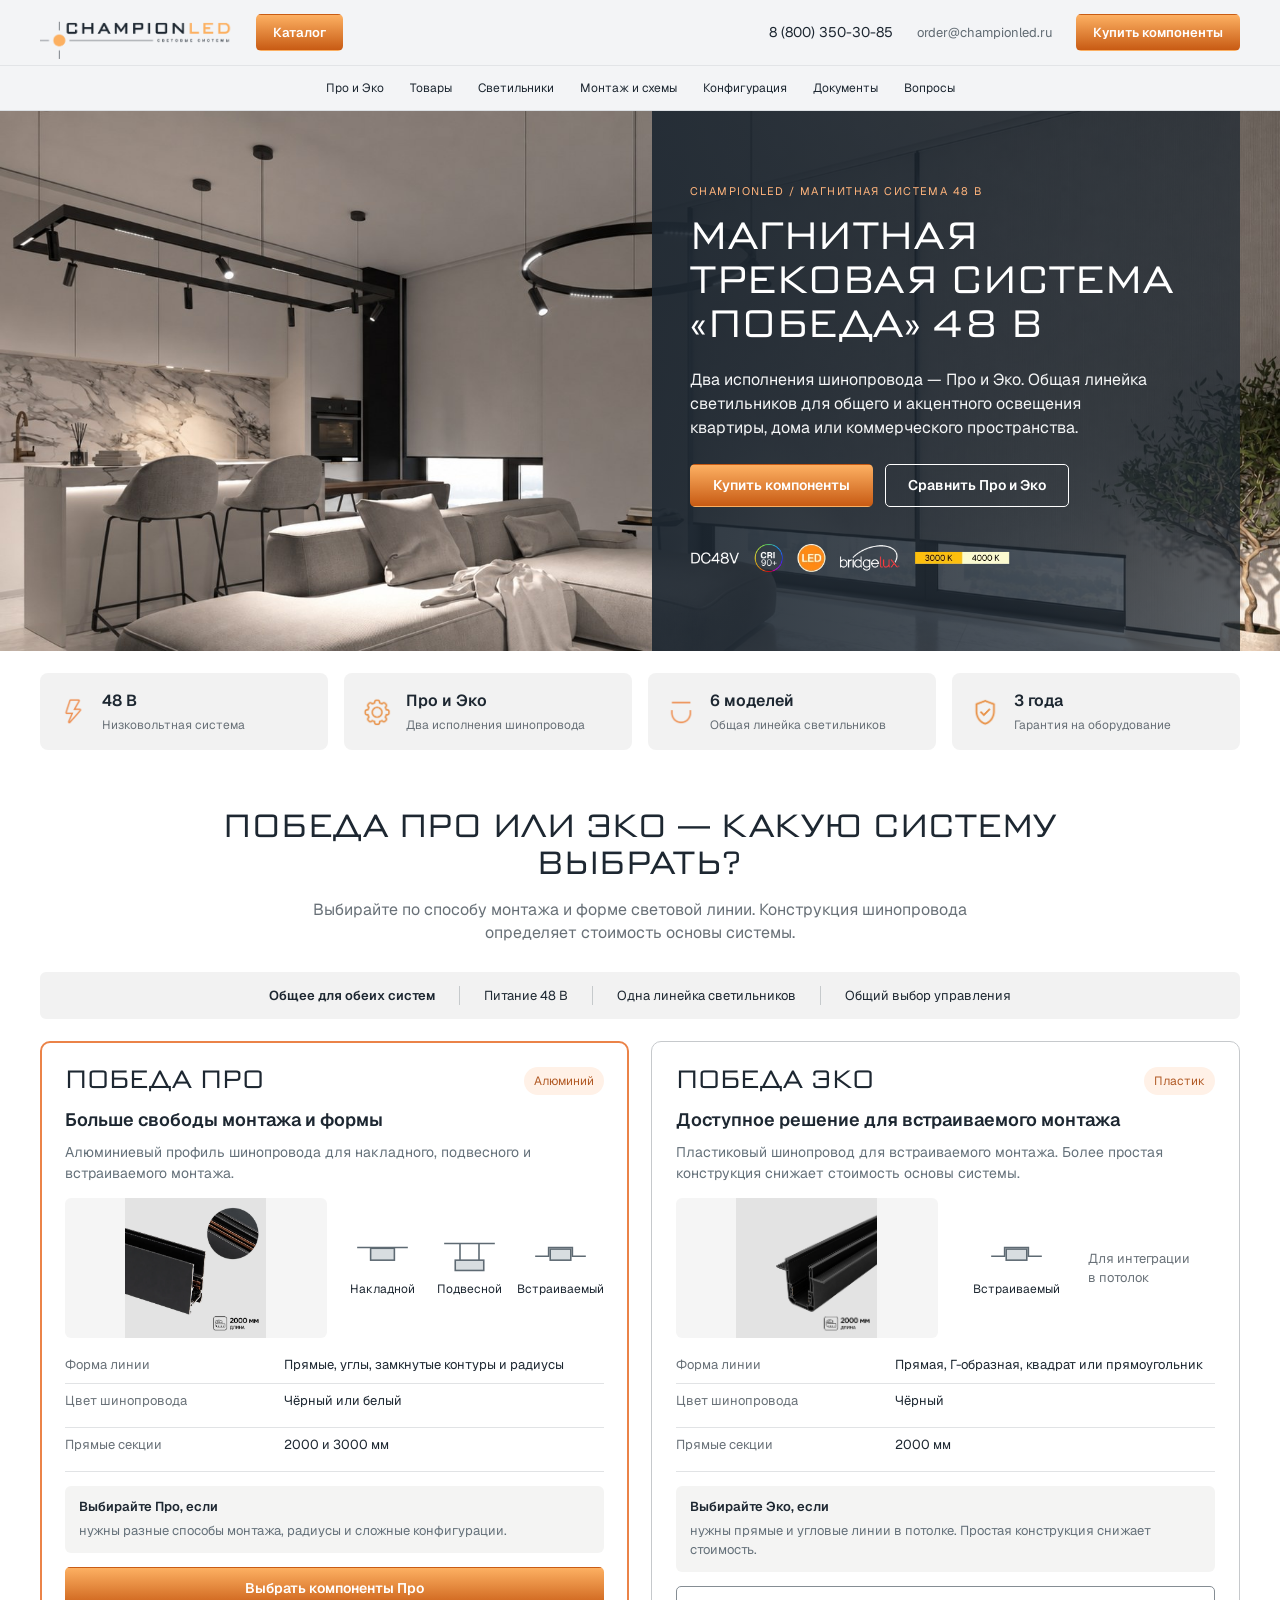
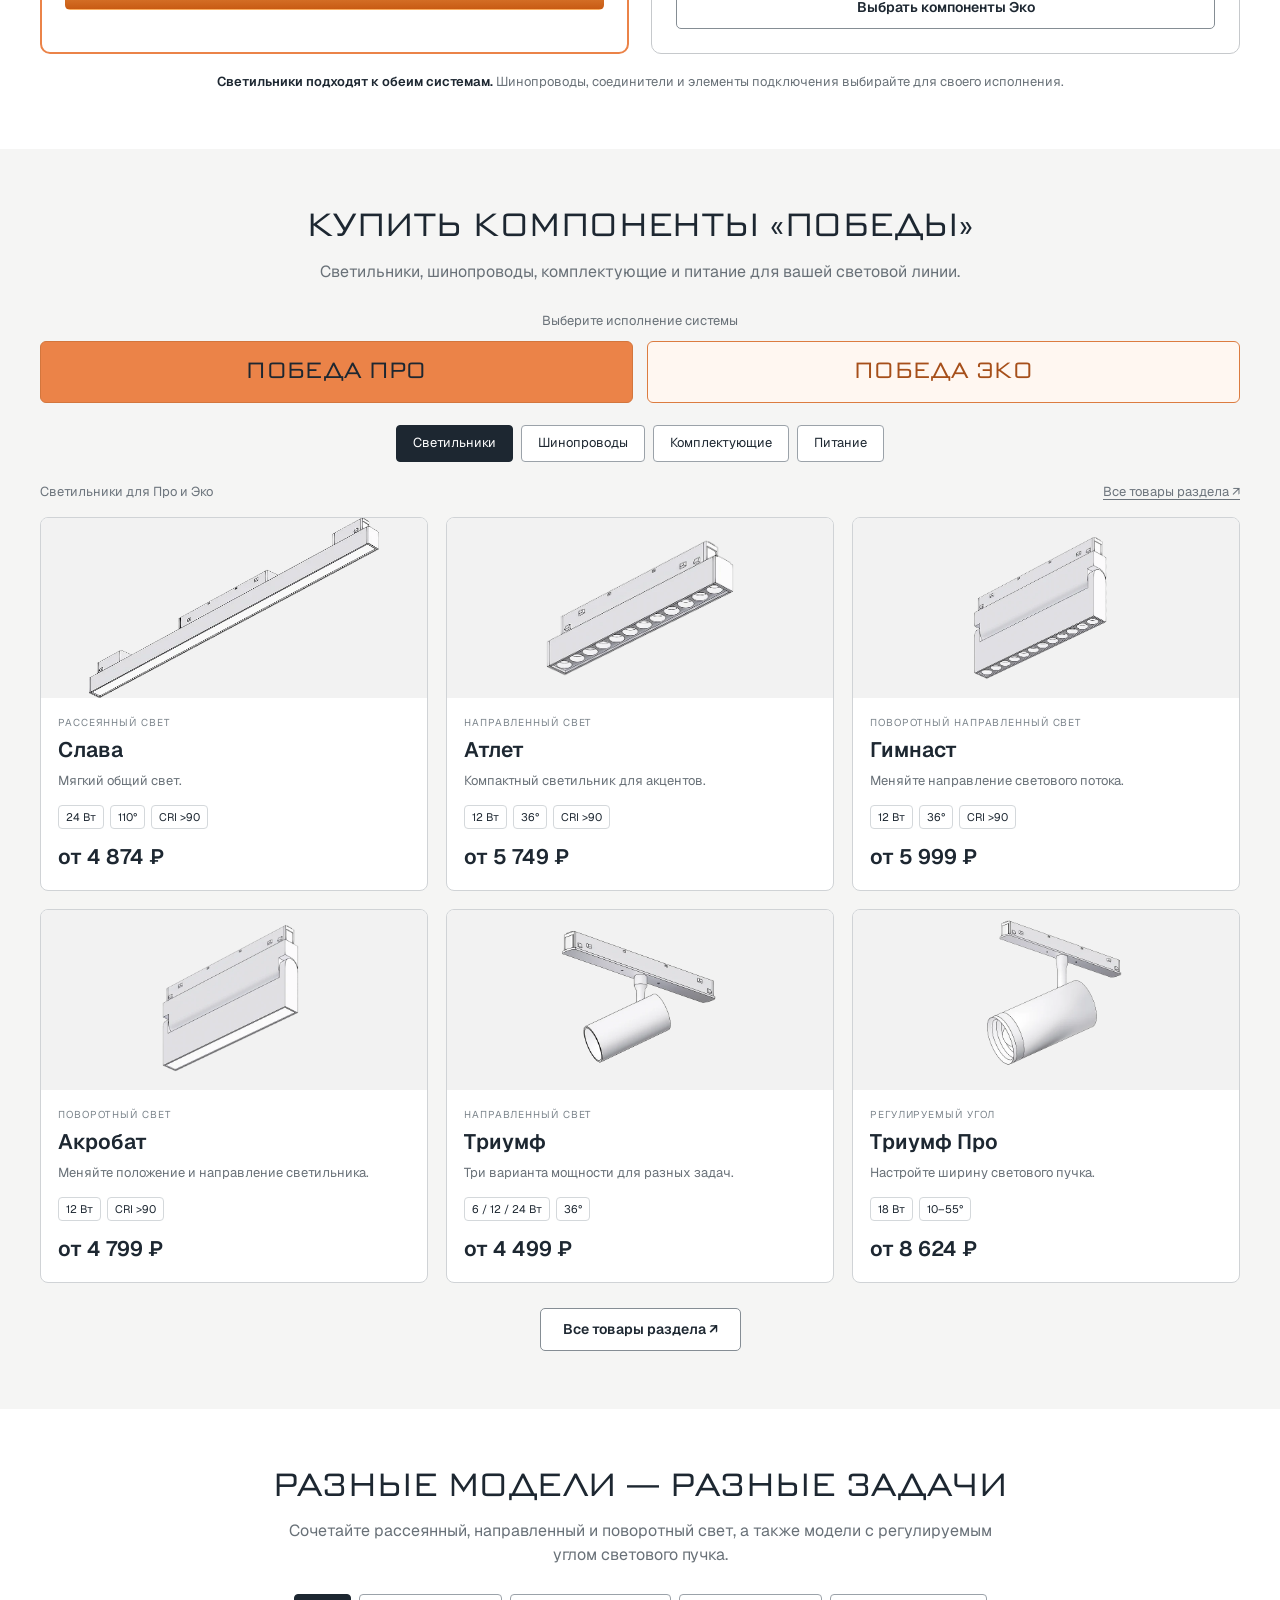
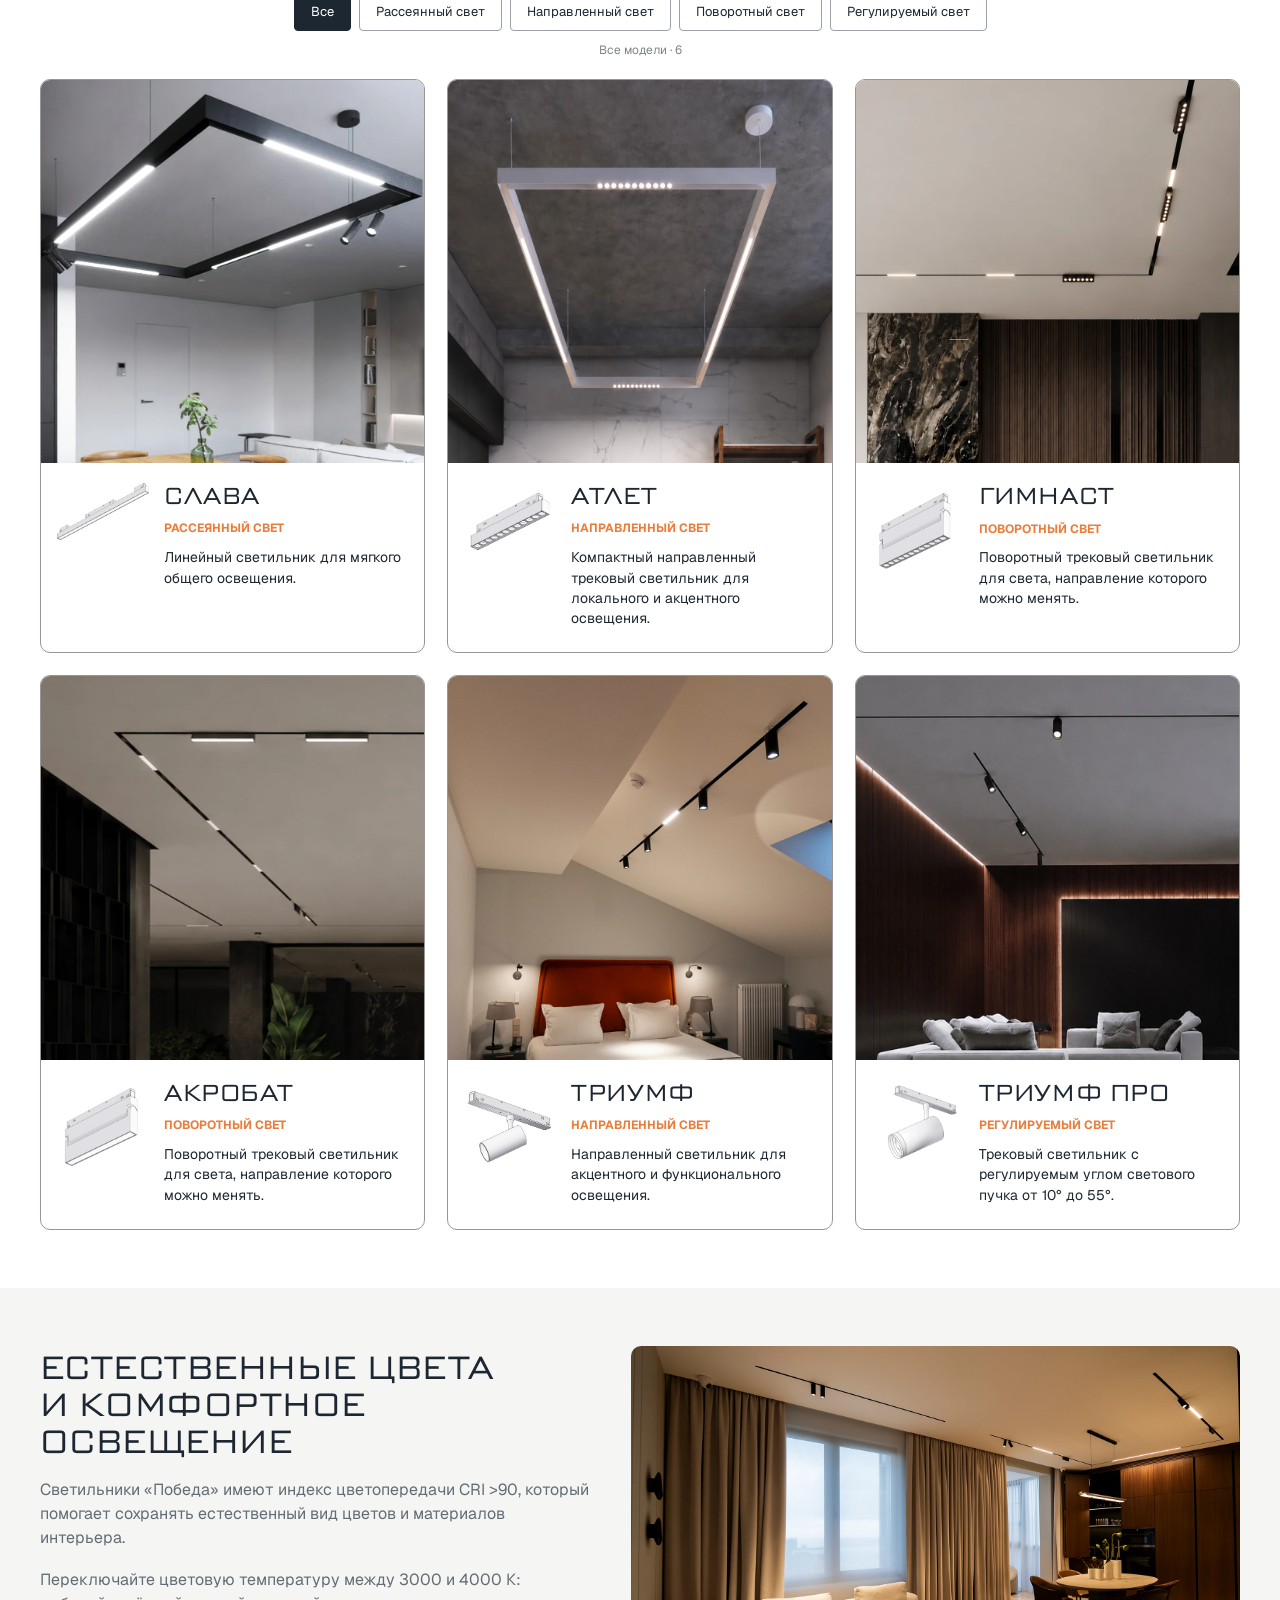
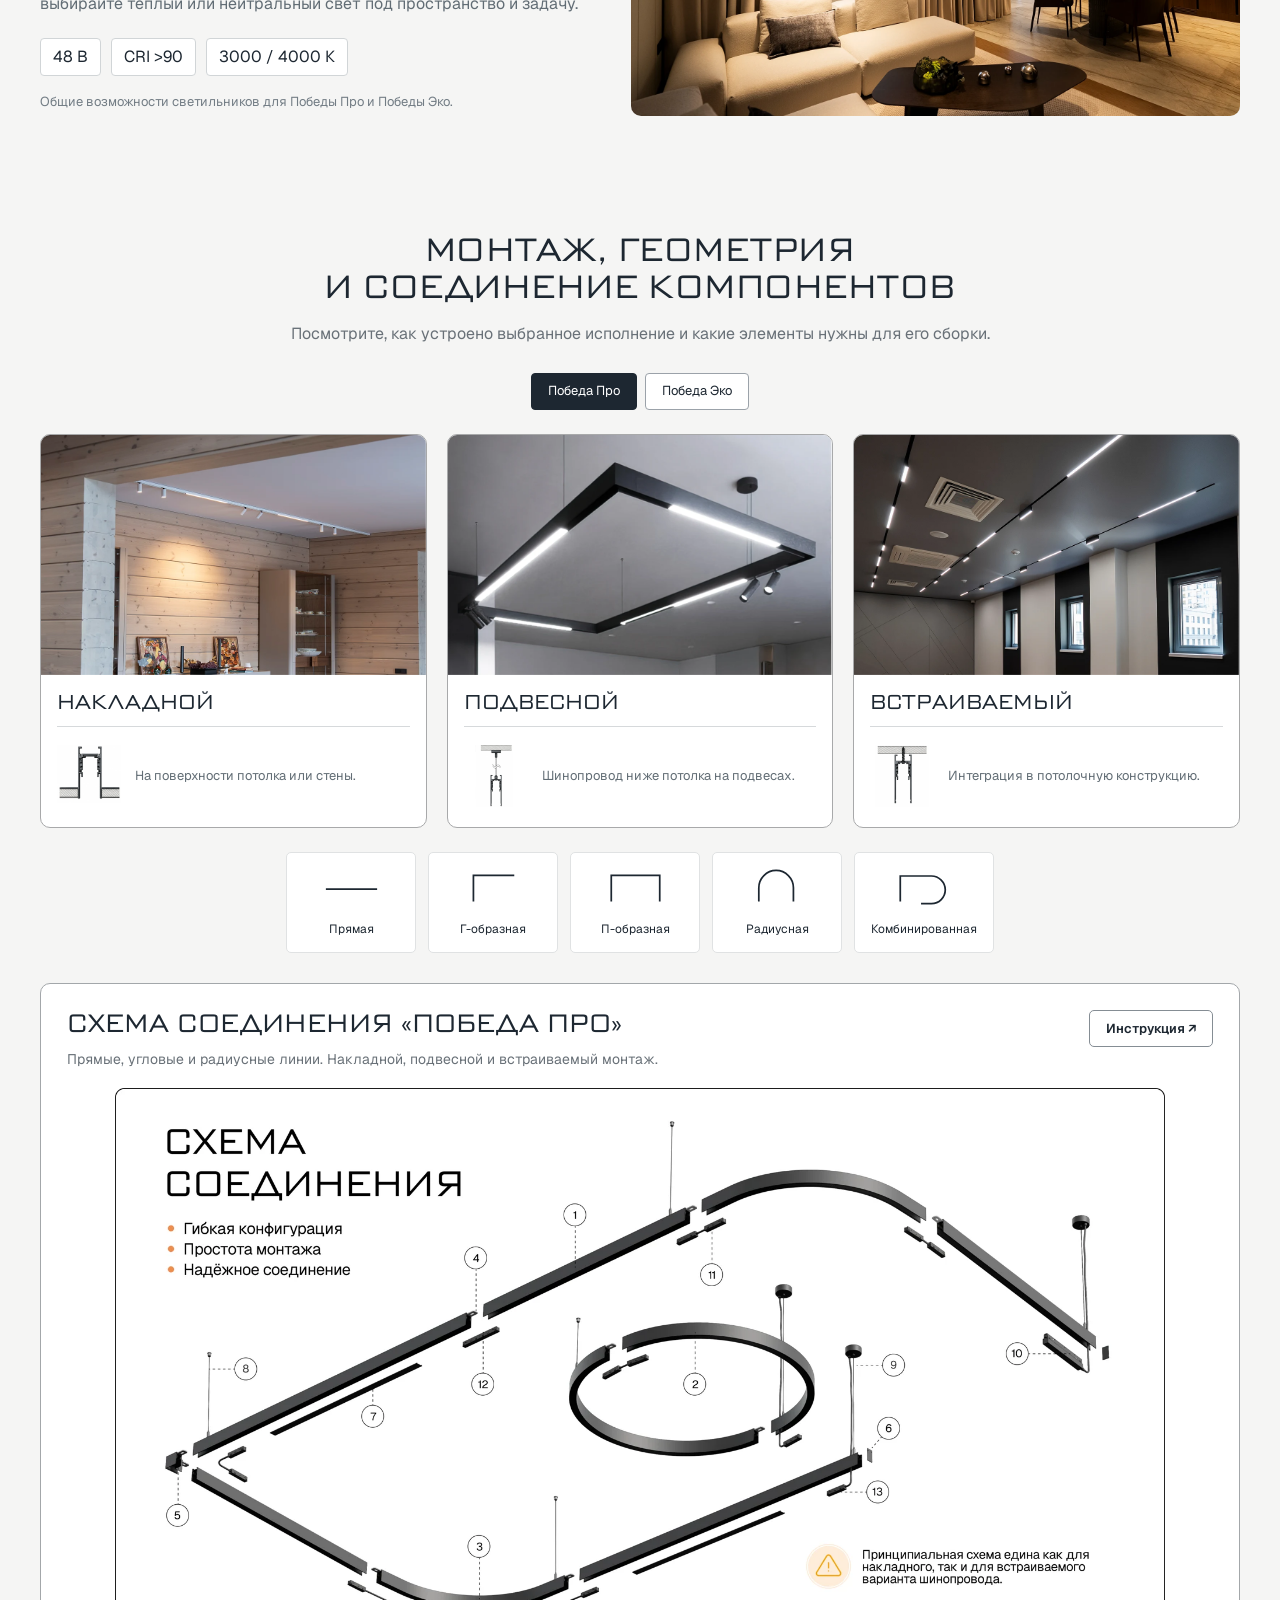
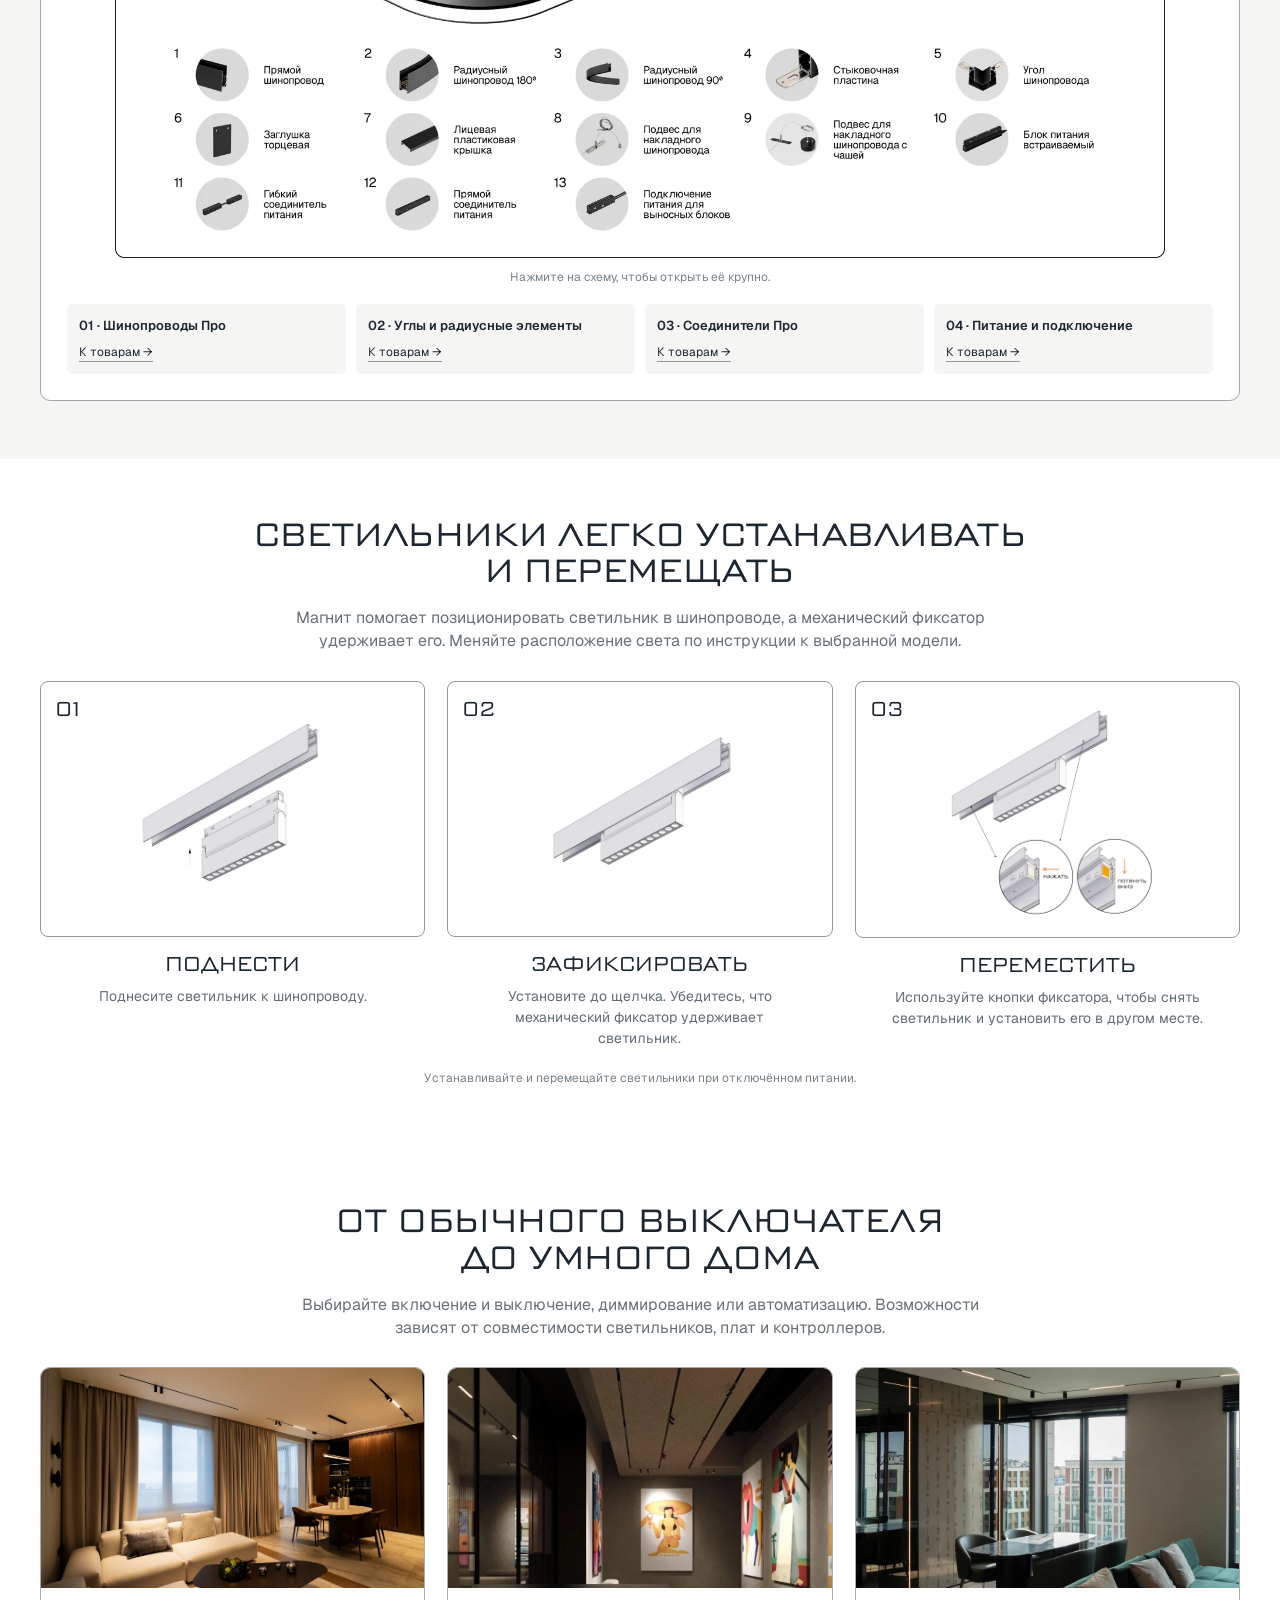
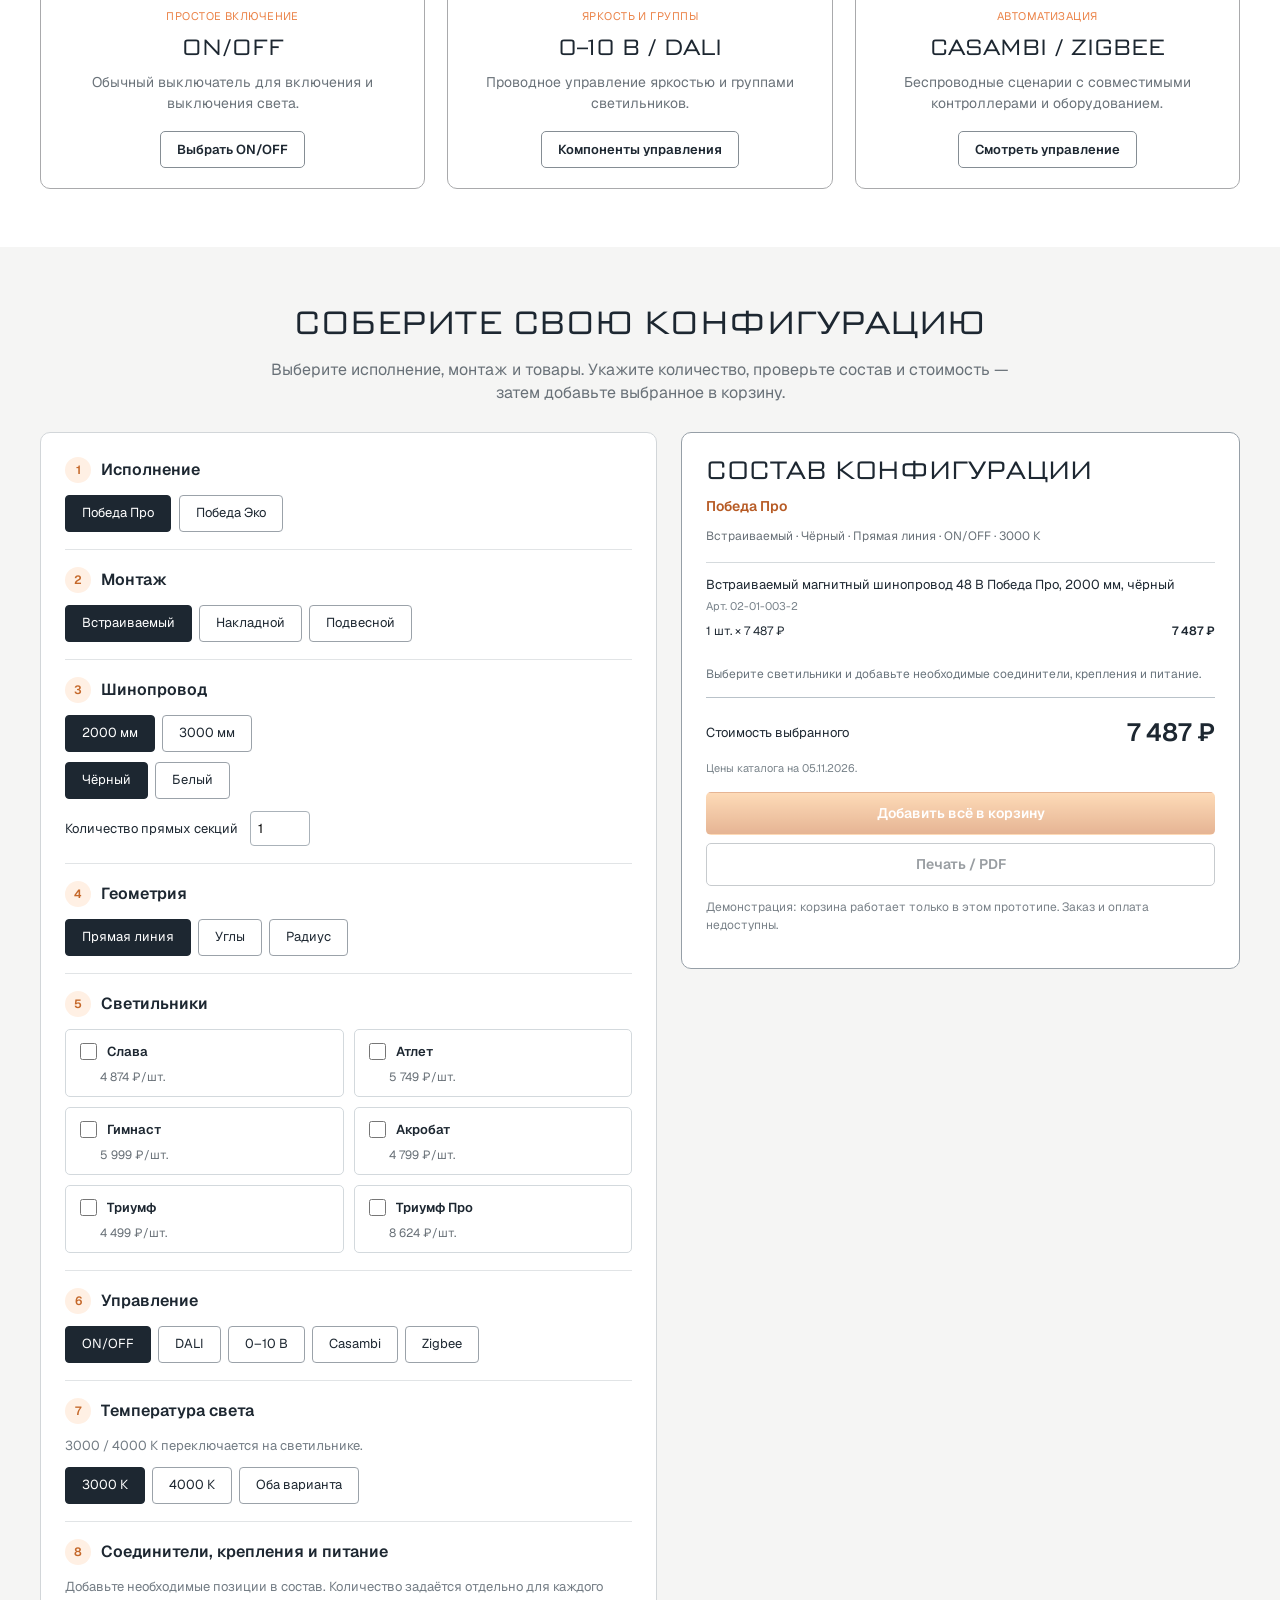
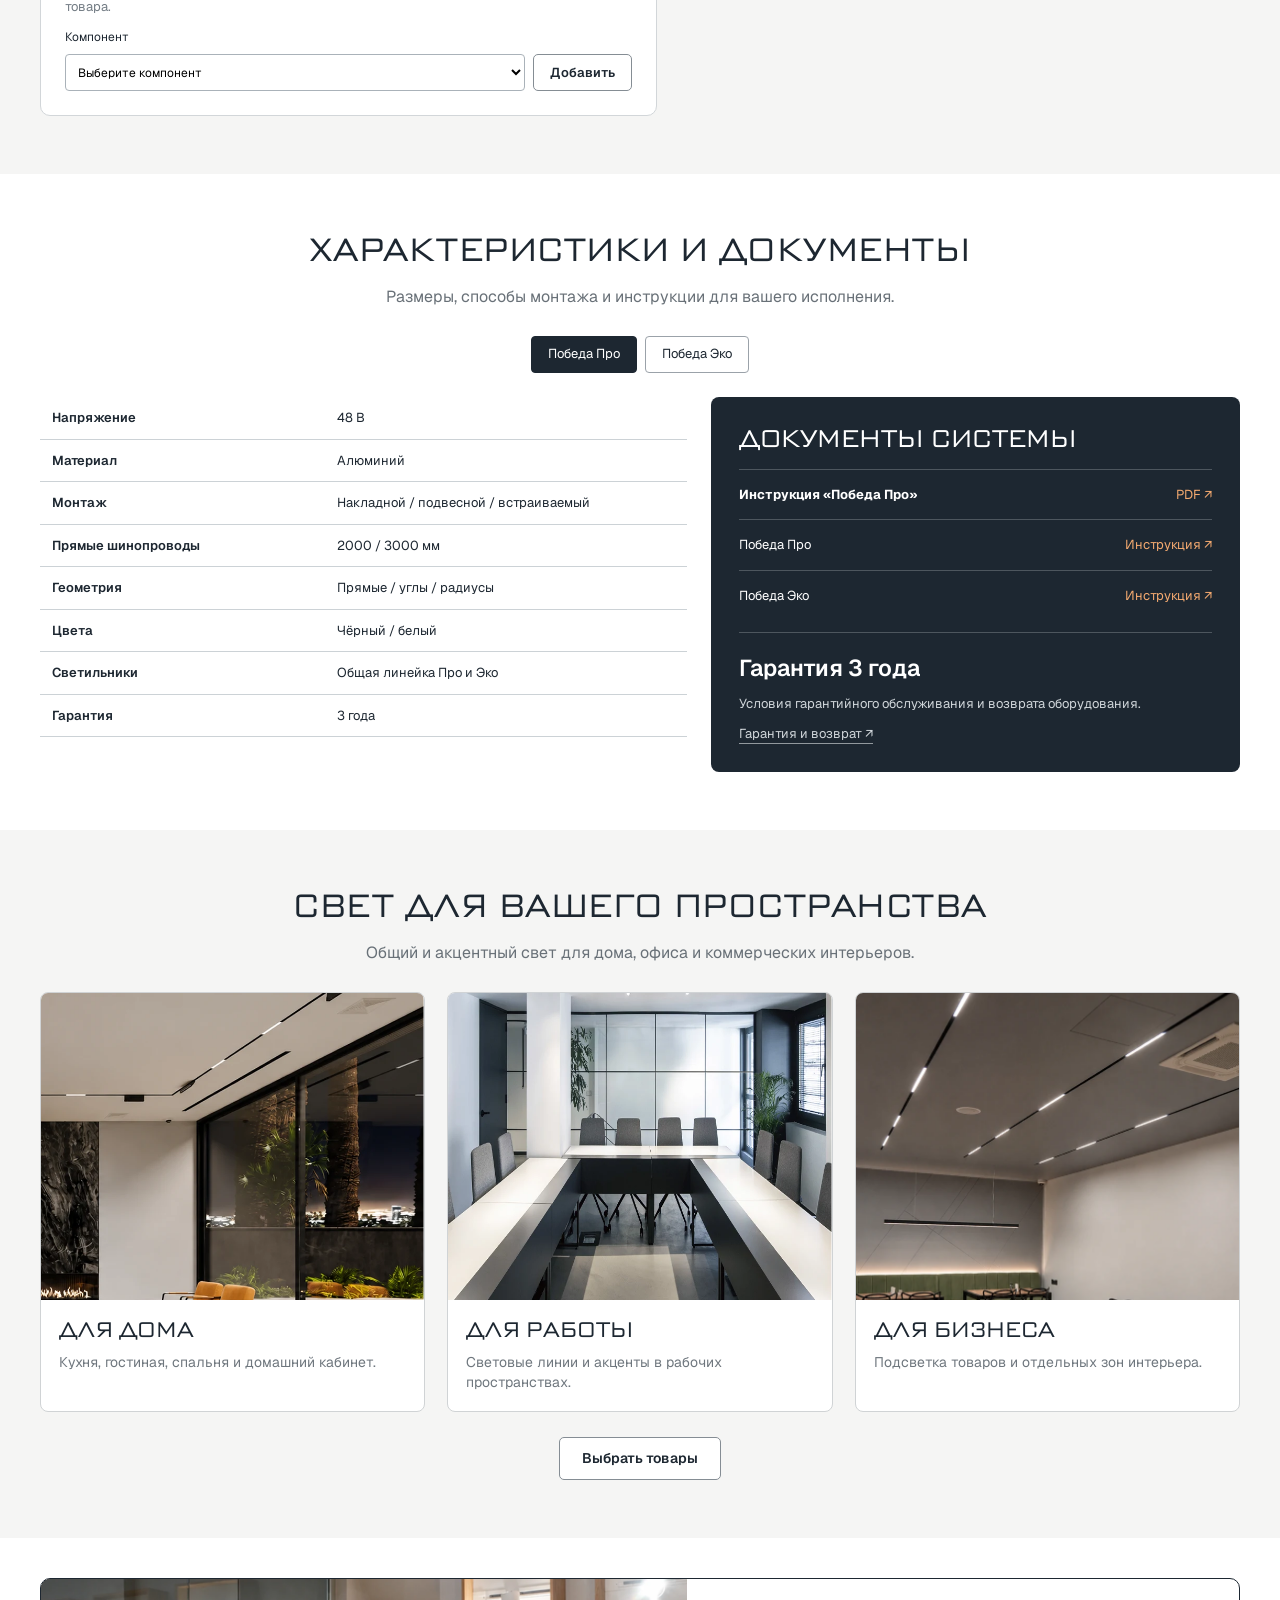
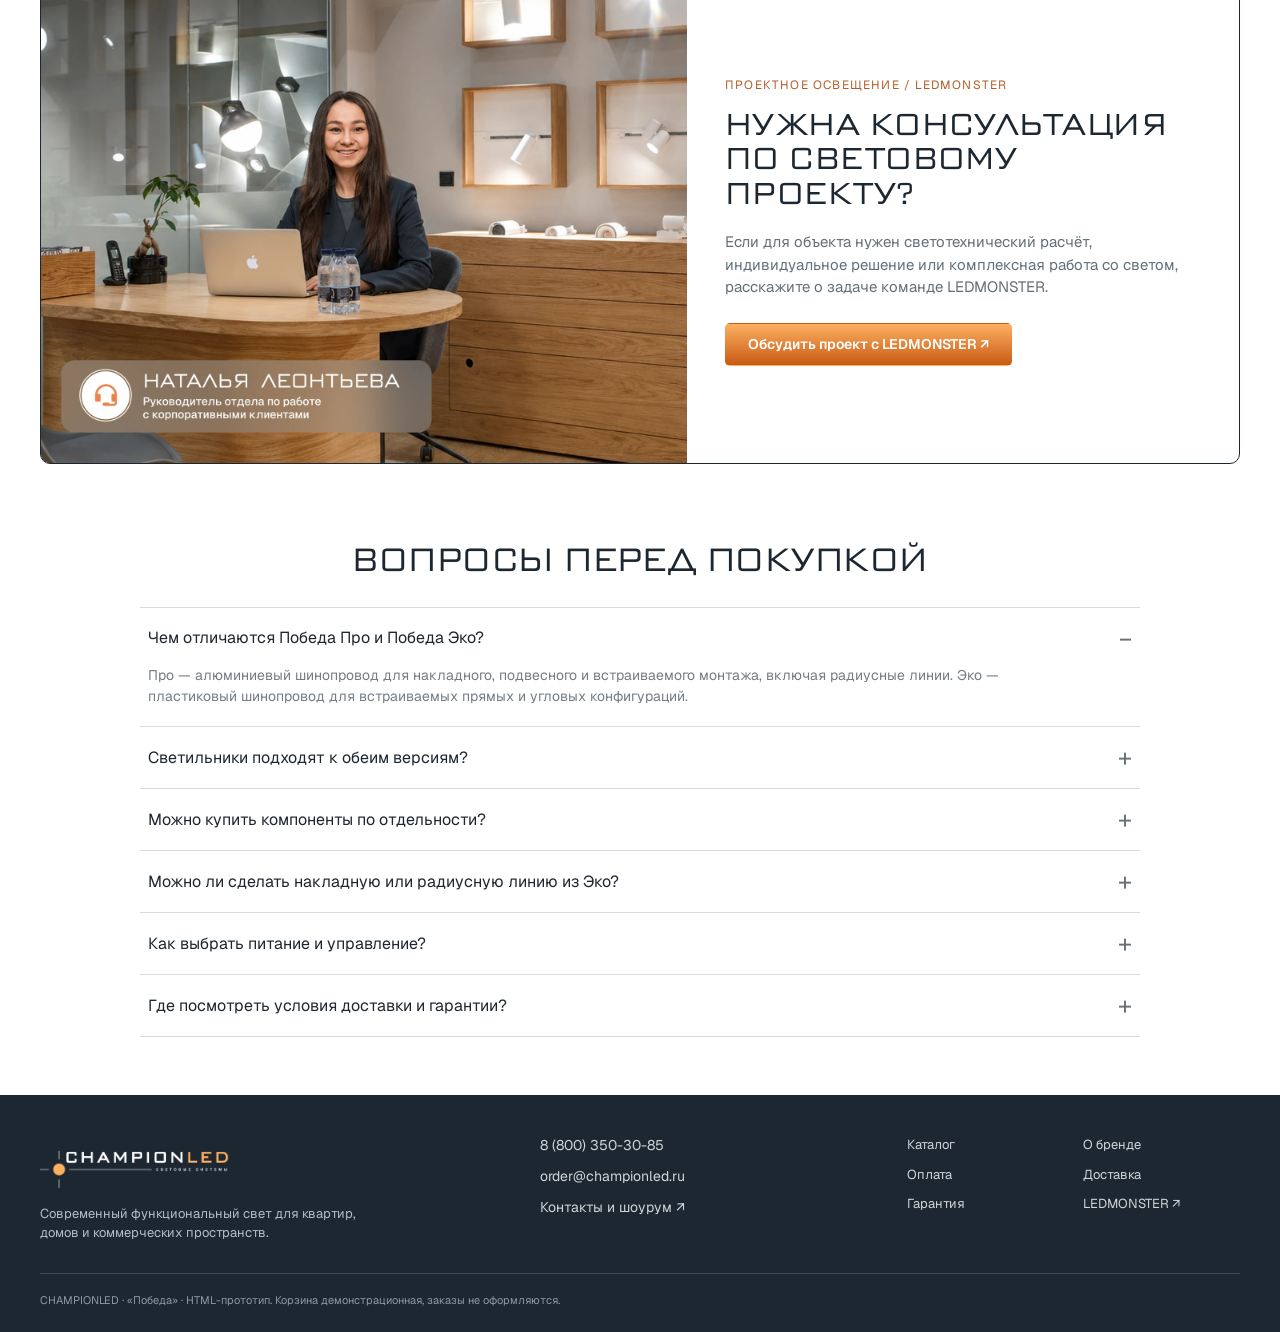
==== ChampionLED_Pobeda_HTML_prototype.html @ 67d79821 "Emphasize Pro Eco selection and remove control from product shelf" ====
<!doctype html>
<html lang="ru">
<head>
<meta charset="utf-8"><meta name="viewport" content="width=device-width,initial-scale=1"><meta name="robots" content="noindex,nofollow"><meta name="theme-color" content="#1d2731"><meta name="description" content="Магнитная трековая система Победа 48 В от ChampionLED. Сравните Про и Эко, выберите светильники и компоненты системы.">
<title>Победа — магнитная трековая система 48 В | ChampionLED</title>
<style>

                    @font-face {
                        font-family: "Geist_Science";
                        src: url('[data-uri]') format('woff2');
                        font-weight: 700;
                        font-style: normal;
                        font-display: swap;
                    }
                    @font-face {
                        font-family: "Geist_Science";
                        src: url('[data-uri]') format('woff2');
                        font-weight: 500;
                        font-style: normal;
                        font-display: swap;
                    }
                    @font-face {
                        font-family: "Geist_Science";
                        src: url('[data-uri]') format('woff2');
                        font-weight: 400;
                        font-style: normal;
                        font-display: swap;
                    }
                    @font-face {
                        font-family: "Geist_Science";
                        src: url('[data-uri]') format('woff2');
                        font-weight: 600;
                        font-style: normal;
                        font-display: swap;
                    }
            
:root{--ink:#1d2731;--muted:#697178;--line:#d7dadd;--soft:#f3f3f3;--orange:#eb8348;--dark:#1d2731;--font:Geist_Science,Arial,sans-serif;color:var(--ink);font:400 15px/1.5 var(--font);background:#fff;font-synthesis:none}*{box-sizing:border-box}[hidden]{display:none!important}html{scroll-behavior:smooth;scroll-padding-top:126px}body{margin:0}a{color:inherit;text-decoration:none}button,input,select{font:inherit}button,a{touch-action:manipulation}button{cursor:pointer;color:inherit}button:disabled{opacity:.45;cursor:not-allowed}button:focus-visible,a:focus-visible,input:focus-visible,select:focus-visible{outline:2px solid var(--orange);outline-offset:4px}h1,h2,h3,h4,p{margin:0}h1,h2,h3,h4{font-family:var(--font);font-weight:600;line-height:1.15}h1,h2{text-transform:uppercase;letter-spacing:.015em}h1{font-size:40px}h2{font-size:32px}h3{font-size:22px}img{max-width:100%;display:block}.wrap{width:min(1200px,calc(100% - 64px));margin:auto}.section{padding:58px 0}.section.soft{background:#f5f5f4}.section-head{max-width:830px;text-align:center;margin:0 auto 28px}.section-head p{font-size:16px;line-height:1.45;color:var(--muted);max-width:740px;margin:16px auto 0}.section-anchor{scroll-margin-top:0}.eyebrow{font-size:11px;letter-spacing:.13em;text-transform:uppercase;color:var(--orange);margin-bottom:14px}.btn{display:inline-flex;justify-content:center;align-items:center;min-height:43px;padding:11px 22px;border:1px solid transparent;border-radius:5px;background:linear-gradient(180deg,#feb264 -2.46%,#c65811 103.25%);font-size:14px;font-weight:500;line-height:1.2;color:#fff;text-align:center}.btn:hover{filter:brightness(1.05)}.btn.outline{background:#fff;border-color:#858d94;color:var(--ink)}.btn.small{min-height:37px;padding:9px 16px;font-size:13px}.btn.light{background:#fff;border-color:#fff;color:var(--ink)}.actions{display:flex;flex-wrap:wrap;gap:12px;margin-top:24px}.center{text-align:center}.more{margin-top:25px}.text-link{display:inline-block;padding:0;background:none;border:0;border-bottom:1px solid #92999e;font-size:13px;line-height:1.4;margin-top:12px}.tag{display:inline-block;border:1px solid #d4d8db;border-radius:4px;padding:3px 7px;font-size:11px;white-space:nowrap}.site-header{position:sticky;top:0;z-index:50;background:#f3f4f6;border-bottom:1px solid #dce0e4}.head-inner{height:65px;display:flex;gap:24px;align-items:center}.logo{flex:none}.logo img{width:192px;height:auto}.header-catalog{margin-right:auto}.header-phone{font-size:14px;white-space:nowrap}.header-mail{font-size:13px;color:#616b73}.nav{height:45px;display:flex;gap:26px;align-items:center;justify-content:center;font-size:12px;border-top:1px solid #e2e4e7}.nav a:hover{color:#c86526}.menu{display:none;background:none;border:1px solid #aab1b7;border-radius:4px;padding:8px 12px}.hero{position:relative;background:#1d2731;color:white;overflow:hidden}.hero-backdrop{position:absolute;inset:0;width:100%;height:100%;object-fit:cover}.hero-inner{position:relative;display:flex;justify-content:flex-end;min-height:540px}.hero-copy{display:flex;flex-direction:column;justify-content:center;width:49%;padding:48px 38px;background:linear-gradient(90deg,#1d2731eb,#1d2731b8)}.hero-copy h1{font-size:38px;line-height:1.16;max-width:510px}.hero-copy p{font-size:16px;line-height:1.5;max-width:470px;margin-top:22px;color:#f4f5f6}.hero-copy .eyebrow{color:#ffb47c}.hero .btn.outline{border-color:#fff;background:transparent;color:#fff}.hero-badges{margin-top:30px;width:320px;height:42px;object-fit:contain;object-position:left}.facts{display:grid;grid-template-columns:repeat(4,1fr);gap:16px;padding:22px 0 0}.fact{display:flex;align-items:center;gap:14px;background:#f2f2f2;border-radius:8px;padding:16px 18px}.fact-icon{width:30px;height:34px;object-fit:contain;flex:none}.fact b{display:block;font-size:16px;font-weight:500}.fact span{display:block;font-size:12px;color:#697178;margin-top:3px}.edition-intro{max-width:920px}.edition-common{display:flex;align-items:center;justify-content:center;gap:10px 24px;flex-wrap:wrap;background:#f2f2f2;border-radius:6px;padding:14px 20px;margin-bottom:22px;font-size:13px}.edition-common strong{font-weight:500}.edition-common span{border-left:1px solid #c6cacc;padding-left:24px}.versions{display:grid;grid-template-columns:1fr 1fr;gap:22px}.version-card{display:flex;flex-direction:column;border:1px solid #c6c9cc;border-radius:10px;padding:24px;background:#fff;min-width:0}.version-card.selected{border:2px solid var(--orange);padding:23px}.version-top{display:flex;align-items:center;justify-content:space-between;gap:12px}.version-top h3{font-size:25px;text-transform:uppercase}.version-kind{font-size:12px;color:#b15a25;background:#fff1e7;border-radius:30px;padding:5px 10px}.edition-comparison h4{font-weight:500;font-size:18px;margin-top:14px;line-height:1.4;min-height:50px}.version-card .edition-material{font-size:14px;color:#65717a;line-height:1.5;margin:12px 0 16px;min-height:63px}.edition-rail{width:100%;height:160px;object-fit:contain;background:#f5f5f5;border-radius:6px}.edition-rail.eco-profile{object-fit:cover;object-position:50% 3%}.edition-fixture-caption{font-size:12px;color:#697178;text-align:center;margin-top:8px}.edition-mounts{display:grid;grid-template-columns:repeat(3,1fr);gap:8px;margin-top:16px;padding-bottom:14px;border-bottom:1px solid #d9dde0}.edition-mount{text-align:center;font-size:12px}.edition-mount svg{width:65px;height:38px;display:block;margin:0 auto 4px}.eco-mounts p{grid-column:span 2;align-self:center;color:#697178;font-size:13px;margin:0}.edition-details{margin:0 0 16px}.edition-details>div{display:grid;grid-template-columns:.9fr 1.4fr;gap:14px;padding:10px 0;border-bottom:1px solid #e1e3e5;font-size:13px;line-height:1.45;min-height:44px}.edition-details>div:first-child{min-height:63px}.edition-details dt{color:#697178}.edition-details dd{margin:0}.edition-reason{background:#f4f4f3;padding:12px 14px;border-radius:6px;margin:auto 0 16px;font-size:13px;line-height:1.45}.edition-reason b{font-weight:500;display:block;margin-bottom:5px}.edition-reason span{color:#65717a}.edition-compatibility{text-align:center;font-size:13px;line-height:1.5;max-width:850px;margin:18px auto 0;color:#697178}.edition-compatibility strong{font-weight:500;color:var(--ink)}.toggle{display:flex;justify-content:center;gap:8px;flex-wrap:wrap}.toggle button,.chips button,.choice{border:1px solid #9ba2a9;border-radius:4px;background:white;padding:9px 16px;font-size:13px;line-height:1.3;min-height:36px}.toggle button[aria-pressed=true],.chips button[aria-pressed=true],.choice[aria-pressed=true]{background:var(--ink);color:white;border-color:var(--ink)}.chips{display:flex;justify-content:center;flex-wrap:wrap;gap:8px;margin:16px 0 20px}.shop-label{display:flex;gap:20px;justify-content:space-between;font-size:13px;color:#6c747c;margin:16px 0}.shop-label a{text-decoration:underline;text-underline-offset:3px}.product-grid{display:grid;grid-template-columns:repeat(3,minmax(0,1fr));gap:18px}.product-card{border:1px solid #d0d3d6;background:#fff;border-radius:8px;overflow:hidden;display:flex;flex-direction:column;min-width:0}.product-media{display:flex;align-items:center;justify-content:center;height:180px;min-height:0;background:#ededed;overflow:hidden}.product-media img{width:100%;height:100%;object-fit:contain}.product-body{display:flex;flex-direction:column;align-items:start;flex:1;padding:17px}.product-type{font-size:10px;color:#7c858c;letter-spacing:.09em;text-transform:uppercase;margin-bottom:7px}.product-card h3{font-size:21px;font-weight:500;line-height:1.25}.product-card h3 a:hover{text-decoration:underline}.product-card p{font-size:13px;color:#697178;margin-top:8px}.product-params{display:flex;gap:6px;flex-wrap:wrap;margin:14px 0 12px}.product-price{font-size:21px;font-weight:500;margin-top:auto}.light-filter-status{text-align:center;font-size:12px;color:#7d858b;margin:10px 0 20px}.light-model-grid{display:grid;grid-template-columns:repeat(3,minmax(0,1fr));gap:22px}.light-model-card{border:1px solid #9b9494;border-radius:10px;overflow:hidden;min-width:0;background:#fff}.light-model-card[hidden]{display:none}.light-model-link{display:flex;flex-direction:column;height:100%}.light-model-link:focus-visible{outline-offset:-4px}.light-model-interior{display:block;width:100%;aspect-ratio:1;object-fit:cover}.light-model-body{display:grid;grid-template-columns:92px minmax(0,1fr);gap:15px;padding:20px 16px 24px;flex:1;align-items:start}.light-model-product{width:100%;height:120px;object-fit:contain;object-position:center top}.light-model-copy h3{font-size:23px;text-transform:uppercase;letter-spacing:.025em}.light-model-type{font-size:12px;color:#e97e3c;font-weight:700;text-transform:uppercase;line-height:1.4;margin-top:11px}.light-model-copy p{font-size:14px;line-height:1.45;margin-top:10px}.quality-layout{display:grid;grid-template-columns:.95fr 1.05fr;gap:40px;align-items:center}.quality-copy>p{font-size:16px;line-height:1.5;margin-top:18px;color:#626d75}.quality-facts{display:flex;flex-wrap:wrap;gap:10px;margin-top:22px}.quality-facts span{padding:6px 12px;border-radius:4px;background:#fff;border:1px solid #d1d5d7;font-size:16px}.quality-copy .quality-shared{font-size:13px;color:#737d85;margin-top:16px}.quality-interior{width:100%;height:370px;border-radius:10px;object-fit:cover}.mounting-grid{display:grid;grid-template-columns:repeat(3,1fr);gap:20px;margin-top:24px}.mounting-card{border:1px solid #a8a9aa;border-radius:10px;overflow:hidden;background:#fff}.mounting-photo{width:100%;aspect-ratio:1.6;object-fit:cover}.mounting-body{padding:16px}.mounting-body h3{font-size:20px;text-transform:uppercase;padding-bottom:12px;border-bottom:1px solid #d6d9db}.mounting-detail{display:grid;grid-template-columns:64px 1fr;gap:14px;align-items:center;margin-top:14px}.mounting-detail img{width:64px;height:70px;object-fit:contain}.mounting-detail p{font-size:13px;color:#626d75;line-height:1.4}.mounting-grid.single{grid-template-columns:1fr}.mounting-grid.single .mounting-card{display:grid;grid-template-columns:1fr 1fr;align-items:center;max-width:850px;margin:auto}.mounting-grid.single .mounting-photo{aspect-ratio:1.7}.geometry-row{display:flex;flex-wrap:wrap;justify-content:center;gap:12px;margin:24px 0 0}.geometry-item{display:flex;flex-direction:column;align-items:center;gap:8px;background:#fff;border:1px solid #e0e2e3;border-radius:5px;padding:14px 16px;font-size:12px;min-width:130px}.geometry-item svg{width:65px;height:45px}.scheme{padding:26px;background:#fff;border:1px solid #a3a7aa;border-radius:10px;margin-top:30px}.scheme-top{display:flex;align-items:start;gap:20px;justify-content:space-between}.scheme-top h3{font-size:25px;text-transform:uppercase}.scheme-top p{font-size:14px;color:#697178;margin-top:10px;max-width:700px}.scheme-visual{margin:18px 0}.scheme-visual img{width:100%;height:auto;max-height:500px;object-fit:contain}.scheme-visual #schemeLegendImage{max-height:190px;margin-top:8px}.scheme-legend{display:grid;grid-template-columns:repeat(4,1fr);gap:10px;margin-top:18px}.scheme-item{background:#f5f5f4;padding:12px;border-radius:5px;font-size:12px}.scheme-item b{display:block;font-size:13px;font-weight:500}.scheme-item .text-link{font-size:12px;margin-top:8px}.install-row{display:grid;grid-template-columns:repeat(3,1fr);gap:22px}.install{min-width:0}.install-art{position:relative;border:1px solid #9b9494;border-radius:8px;background:#fff;overflow:hidden;aspect-ratio:1.5}.install-art img{width:100%;height:100%;object-fit:contain;padding:10px}.install-art span{position:absolute;top:12px;left:14px;font-size:20px;font-weight:600}.install h3{font-size:20px;text-transform:uppercase;margin-top:16px;text-align:center}.install p{font-size:14px;color:#626d75;line-height:1.5;margin:10px auto 0;max-width:320px;text-align:center}.install-safety{text-align:center;font-size:12px;color:#7a8289;margin-top:20px}.control-grid{display:grid;grid-template-columns:repeat(3,1fr);gap:22px}.control-card{border:1px solid #a9aaac;border-radius:10px;overflow:hidden;background:#fff;display:flex;flex-direction:column;min-width:0}.control-photo{height:220px;width:100%;object-fit:cover}.control-body{padding:20px;display:flex;flex-direction:column;align-items:center;text-align:center;flex:1}.control-body h3{font-size:22px;text-transform:uppercase}.control-body .eyebrow{margin-bottom:10px;letter-spacing:.04em}.control-body p{font-size:14px;color:#6b737a;line-height:1.45;margin:12px 0 18px}.control-body .btn{margin-top:auto}.builder-layout{display:grid;grid-template-columns:1.05fr .95fr;gap:24px;align-items:start}.build-form{background:#fff;border:1px solid #d2d6d9;border-radius:10px;padding:24px}.step{padding:17px 0;border-bottom:1px solid #e1e4e6}.step:first-child{padding-top:0}.step:last-child{padding-bottom:0;border:0}.step-title{display:flex;align-items:center;gap:10px;font-size:16px;font-weight:500;margin-bottom:12px}.step-title>span{display:flex;align-items:center;justify-content:center;width:26px;height:26px;border-radius:50%;background:#fff0e4;color:#c5682a;font-size:12px;flex:none}.choices{display:flex;gap:7px;flex-wrap:wrap}.choice:disabled{background:#eceeef}.rail-quantity{display:flex;align-items:center;gap:12px;font-size:13px;margin-top:12px}.rail-quantity input,.light-quantity input,.extra-row input{width:60px;border:1px solid #aab2b9;border-radius:4px;padding:7px;background:white}.light-options{display:grid;grid-template-columns:1fr 1fr;gap:10px}.config-light{border:1px solid #d3d9dd;border-radius:5px;padding:10px;font-size:13px;background:#fff}.config-light>label:first-child{display:flex;align-items:center;gap:7px}.config-light input[type=checkbox]{width:17px;height:17px;accent-color:#e18042}.config-light strong{font-weight:500}.config-light-info{display:block;font-size:12px;color:#697178;margin:5px 0 0 24px}.light-quantity,.light-power{display:flex;align-items:center;justify-content:space-between;gap:8px;font-size:12px;margin-top:9px}.light-power select{width:80px;padding:5px}.config-help{font-size:13px;color:#737c84;line-height:1.5;margin-bottom:12px}.extra-picker{display:grid;grid-template-columns:1fr auto;gap:8px}.extra-picker label{grid-column:1/-1;font-size:12px}.extra-picker select{min-width:0;width:100%;border:1px solid #aab2b9;border-radius:4px;background:#fff;padding:8px;font-size:12px}.extra-row{display:grid;grid-template-columns:1fr 60px 22px;align-items:center;gap:9px;margin-top:12px;padding-top:12px;border-top:1px solid #d9dee1;font-size:12px}.extra-row button,.cart-close{font-size:24px;border:0;background:none;cursor:pointer}.result{background:#fff;border:1px solid #969fa7;border-radius:10px;padding:24px;position:sticky;top:130px}.result h3{font-size:25px;text-transform:uppercase}.result-name{font-size:14px;font-weight:500;margin:10px 0;color:#b75b25}.config-summary{font-size:12px;line-height:1.6;color:#697178;margin-bottom:16px}.config-item{border-top:1px solid #d5dadd;padding:13px 0;font-size:13px;line-height:1.45;break-inside:avoid}.config-item>a{display:block}.config-item>a:hover{text-decoration:underline}.config-item small{display:block;font-size:11px;color:#78828a;margin-top:4px}.config-item>div{display:flex;justify-content:space-between;flex-wrap:wrap;gap:6px 12px;font-size:12px;margin-top:8px}.config-item b{font-weight:500;white-space:nowrap}.configuration-total{display:flex;justify-content:space-between;align-items:center;flex-wrap:wrap;gap:10px;border-top:1px solid #b9c2c9;padding-top:16px;margin-top:14px;font-size:13px}.configuration-total strong{font-size:25px;font-weight:500}.price-date{font-size:11px;color:#7a848b;margin-top:8px}.configuration-warning{font-size:12px;line-height:1.5;color:#6a757d;margin-top:12px}.result .btn{width:100%;margin-top:16px}.result .btn+.btn{margin-top:8px}.demo-note{font-size:12px;color:#7a8289;line-height:1.5;margin-top:12px}.toast{font-size:12px;line-height:1.45;margin-top:10px;color:#7d542e}.tech-layout{display:grid;grid-template-columns:1.1fr .9fr;gap:24px;margin-top:24px;align-items:stretch}.specs{border-collapse:collapse;width:100%;font-size:13px}.specs td{border-bottom:1px solid #ccd2d6;padding:11px 12px;vertical-align:top}.specs td:first-child{width:44%;font-weight:500}.documents{background:#1d2731;color:#fff;border-radius:8px;padding:28px}.documents h3{font-size:24px;text-transform:uppercase;margin-bottom:16px}.doc-link{display:flex;align-items:center;justify-content:space-between;gap:12px;border-top:1px solid #4d565e;padding:15px 0;font-size:13px}.doc-link span{color:#f4aa70;white-space:nowrap}.doc-link:hover{color:#ffb57f}.warranty{border-top:1px solid #4d565e;padding-top:18px;margin-top:12px;font-size:13px;color:#d0d6da}.warranty b{display:block;font-weight:500;color:#fff;font-size:23px;margin-bottom:8px}.gallery{display:grid;grid-template-columns:repeat(3,1fr);gap:22px}.gallery>article{background:#fff;border-radius:8px;overflow:hidden;border:1px solid #d0d3d5}.gallery-photo{width:100%;aspect-ratio:1.25;object-fit:cover}.gallery-caption{padding:18px}.gallery-caption h3{font-size:21px;text-transform:uppercase}.gallery-caption p{font-size:14px;color:#6f777e;line-height:1.45;margin-top:10px}.project{padding:40px 0 20px;background:#fff}.consultation-cta-kit__inner{display:grid;grid-template-columns:minmax(0,617fr) minmax(0,528fr);border:1px solid #1d2731;border-radius:10px;overflow:hidden;background:#fff}.consultation-cta-kit__media{position:relative;aspect-ratio:4/3;min-height:100%;margin:0;background:#eee;overflow:hidden}.consultation-cta-kit__image{position:absolute;inset:0;width:100%;height:100%;object-fit:cover}.consultation-cta-kit__content{display:flex;flex-direction:column;justify-content:center;align-items:start;padding:clamp(26px,3vw,44px)}.consultation-cta-kit__title{font-size:30px;line-height:1.15;text-transform:uppercase}.consultation-cta-kit__text{font-size:15px;line-height:1.5;color:#637079;margin-top:20px}.consultation-cta-kit__actions{margin-top:24px}.project-kicker{font-size:12px;letter-spacing:.1em;color:#b35e29;text-transform:uppercase;margin-bottom:14px}.faq{max-width:1000px;margin:auto;border-top:1px solid #d6dce0}.faq details{border-bottom:1px solid #d6dce0;background:#fff;padding:18px 8px}.faq summary{cursor:pointer;list-style:none;display:flex;gap:20px;justify-content:space-between;align-items:center;font-size:16px}.faq summary:after{content:'+';font-size:25px;line-height:1;font-weight:400;color:#697178;flex:none}.faq details[open] summary:after{content:'−'}.faq summary::-webkit-details-marker{display:none}.faq details p{font-size:14px;line-height:1.55;color:#737d85;margin-top:14px;max-width:860px}.footer{background:#1d2731;color:#d0d5d9;padding:40px 0 24px}.footer-inner{display:grid;grid-template-columns:1.4fr 1fr 1fr;gap:34px;align-items:start}.footer .logo img{width:190px}.footer p{font-size:13px;line-height:1.5;margin-top:16px;max-width:340px;color:#b4bdc5}.footer-contact{display:grid;gap:10px;font-size:14px}.footer-links{display:grid;grid-template-columns:1fr 1fr;gap:10px 18px;font-size:13px}.footer a:hover{color:#ffb47b}.footer-bottom{font-size:11px;color:#8c99a2;border-top:1px solid #414b54;margin-top:30px;padding-top:18px}.cart-dialog{width:min(680px,calc(100% - 32px));max-height:85vh;overflow:auto;padding:28px;border:1px solid #9ca5ac;border-radius:10px;color:var(--ink);background:#fff}.cart-dialog::backdrop{background:#1d273180}.cart-heading{display:flex;gap:20px;justify-content:space-between;align-items:start;margin-bottom:14px}.cart-heading h2{font-size:24px}.cart-dialog>.btn{margin-top:20px}.media{display:flex;align-items:center;justify-content:center;background:#f2f2f2}.media:before,.media:after{display:none}
@media(min-width:1500px){.hero-copy{padding:60px}.hero-copy h1{font-size:42px}.hero-inner{min-height:590px}}
@media(max-width:1050px){.wrap{width:calc(100% - 48px)}.header-mail{display:none}.hero-copy{width:52%;padding:36px 28px}.hero-copy h1{font-size:32px}.hero-inner{min-height:500px}.hero-copy p{font-size:15px}.facts{gap:10px}.fact{padding:13px;gap:10px}.fact b{font-size:14px}.fact-icon{width:25px}.version-top h3{font-size:23px}.version-card{padding:20px}.version-card.selected{padding:19px}.light-model-body{grid-template-columns:70px 1fr;gap:10px;padding:16px 12px 22px}.light-model-copy h3{font-size:20px}.light-model-copy p{font-size:13px}.light-model-type{font-size:11px}.mounting-body{padding:14px}.mounting-body h3{font-size:18px}.mounting-detail{gap:10px;grid-template-columns:48px 1fr}.mounting-detail img{width:48px;height:60px}.control-body{padding:18px}.control-body h3{font-size:20px}.control-photo{height:180px}.quality-layout{gap:28px}.quality-copy h2{font-size:29px}.consultation-cta-kit__title{font-size:27px}.consultation-cta-kit__text{font-size:14px}.result{padding:20px}.build-form{padding:20px}.result h3{font-size:22px}.extra-picker{grid-template-columns:1fr}.extra-picker label{grid-column:auto}.light-quantity{flex-wrap:wrap}}
@media(max-width:800px){h2{font-size:28px}.section{padding:42px 0}.section-head p{font-size:15px}.head-inner{gap:16px}.logo img{width:170px}.nav{gap:18px;font-size:11px}.hero-inner{min-height:480px}.hero-copy{width:55%;padding:28px 22px}.hero-copy h1{font-size:28px}.hero-copy .btn{padding:10px 14px;font-size:13px}.hero-copy p{font-size:14px}.hero-badges{height:32px;margin-top:22px}.facts{grid-template-columns:repeat(2,1fr);gap:12px}.fact b{font-size:16px}.fact{padding:14px 16px}.version-kind{font-size:11px;padding:5px 8px}.version-top{flex-wrap:wrap;gap:8px}.edition-comparison h4{font-size:17px;min-height:72px}.version-card .edition-material{min-height:105px}.edition-common{gap:8px 16px;font-size:12px}.edition-common span{padding-left:16px}.edition-details>div{grid-template-columns:1fr 1.3fr;font-size:12px}.edition-details>div:first-child{min-height:74px}.edition-mount{font-size:11px}.edition-reason{font-size:12px}.product-grid{gap:14px}.product-media{height:140px}.product-body{padding:13px}.product-card h3{font-size:18px}.product-card p{font-size:12px}.product-params{gap:4px}.tag{padding:3px 5px;font-size:10px}.light-model-grid{grid-template-columns:repeat(2,minmax(0,1fr));gap:16px}.light-model-body{grid-template-columns:76px 1fr;padding:18px 14px 22px;gap:12px}.light-model-copy h3{font-size:23px}.light-model-copy p{font-size:14px}.light-model-type{font-size:12px}.quality-copy h2{font-size:25px}.quality-copy>p{font-size:14px}.quality-interior{height:330px}.mounting-grid{gap:12px}.mounting-detail{grid-template-columns:1fr;gap:8px}.mounting-detail img{height:52px;object-position:left}.mounting-body h3{font-size:16px}.scheme{padding:20px}.scheme-top h3{font-size:22px}.scheme-legend{grid-template-columns:repeat(2,1fr)}.geometry-item{min-width:110px;padding:12px}.install-row{gap:14px}.install h3{font-size:17px}.install p{font-size:13px}.install-art{aspect-ratio:1.2}.control-grid{gap:14px}.control-body{padding:15px}.control-body h3{font-size:18px}.control-body p{font-size:13px}.control-photo{height:155px}.control-body .btn{font-size:12px;padding:9px 11px}.builder-layout{grid-template-columns:1fr 1fr;gap:16px}.build-form,.result{padding:17px}.light-options{grid-template-columns:1fr}.light-quantity{flex-wrap:nowrap}.step-title{font-size:15px}.choices{gap:6px}.choice{font-size:12px;padding:8px 10px}.result h3{font-size:21px}.tech-layout{gap:18px}.documents{padding:22px}.documents h3{font-size:21px}.specs td{padding:10px 8px;font-size:12px}.doc-link{font-size:12px}.consultation-cta-kit__content{padding:25px}.consultation-cta-kit__title{font-size:24px}.consultation-cta-kit__text{margin-top:14px;font-size:13px}.consultation-cta-kit__media{aspect-ratio:auto;min-height:350px}.consultation-cta-kit__actions{margin-top:18px}.gallery{gap:14px}.gallery-caption{padding:14px}.gallery-caption h3{font-size:18px}.gallery-caption p{font-size:13px}.footer-inner{grid-template-columns:1.2fr 1fr;gap:28px}.footer-links{grid-column:1/-1;display:flex;flex-wrap:wrap;gap:12px 24px}}
@media(max-width:600px){html{scroll-padding-top:80px}.wrap{width:calc(100% - 32px)}h2{font-size:25px}.section{padding:36px 0}.section-head{margin-bottom:24px}.section-head p{font-size:14px;line-height:1.5;margin-top:13px}.head-inner{height:64px;gap:12px}.logo img{width:164px}.header-catalog,.header-phone,.head-inner>.btn{display:none}.menu{display:block;margin-left:auto;font-size:13px}.nav{display:none;position:absolute;top:64px;left:0;right:0;height:auto;background:#f3f4f6;border-bottom:1px solid #c5cbd0;padding:12px 16px;flex-direction:column;gap:0;align-items:stretch;font-size:14px}.nav.open{display:flex}.nav a{padding:11px 8px}.hero-backdrop{object-position:35% center}.hero-inner{min-height:600px;align-items:flex-end;width:100%}.hero-copy{width:100%;padding:28px 24px 30px;background:linear-gradient(0deg,#1d2731f5,#1d2731d9);margin-top:170px}.hero-copy h1{font-size:29px;line-height:1.2;max-width:450px}.hero-copy p{font-size:14px;line-height:1.5;margin-top:17px}.hero-copy .eyebrow{font-size:10px;margin-bottom:12px}.hero-copy .actions{gap:10px;margin-top:20px}.hero-copy .btn{font-size:12px;padding:10px 14px}.hero-badges{height:30px;margin-top:22px}.facts{padding-top:16px;gap:10px}.fact{padding:12px;gap:10px;align-items:start}.fact-icon{width:24px;height:28px}.fact b{font-size:14px}.fact span{font-size:11px}.versions{grid-template-columns:1fr;gap:16px}.version-card{padding:20px}.version-card.selected{padding:19px}.version-top{flex-wrap:nowrap}.version-top h3{font-size:24px}.edition-comparison h4{min-height:0;font-size:18px;margin-top:14px}.version-card .edition-material{min-height:0;margin:10px 0 15px;font-size:14px}.edition-common{display:grid;grid-template-columns:1fr;padding:14px 18px;gap:5px;margin-bottom:16px;font-size:13px}.edition-common span{padding:0;border:0}.edition-rail{height:170px}.edition-details>div{font-size:13px;padding:9px 0}.edition-details>div:first-child{min-height:0}.edition-mount{font-size:12px}.edition-reason{font-size:13px}.edition-compatibility{font-size:12px;margin-top:16px;text-align:left}.toggle{gap:7px}.toggle button,.chips button{font-size:12px;padding:9px 12px}.chips{gap:6px;margin-top:12px}.shop-label{font-size:12px;gap:12px}.product-grid{grid-template-columns:repeat(2,minmax(0,1fr));gap:10px}.product-media{height:135px}.product-body{padding:12px}.product-card h3{font-size:17px}.product-card p{font-size:12px}.product-price{font-size:18px}.product-type{font-size:9px}.tag{font-size:10px}.product-params{margin:11px 0}.light-model-grid{grid-template-columns:1fr;gap:18px}.light-model-interior{aspect-ratio:1.1}.light-model-body{grid-template-columns:92px minmax(0,1fr);gap:16px;padding:21px 18px 26px}.light-model-copy h3{font-size:25px}.light-model-product{height:120px}.light-model-copy p{font-size:14px}.quality-layout{grid-template-columns:1fr;gap:24px}.quality-copy h2 br{display:none}.quality-copy>p{font-size:15px;margin-top:15px}.quality-interior{height:285px}.quality-facts{gap:8px;margin-top:18px}.quality-facts span{font-size:14px;padding:6px 10px}.mounting-grid{grid-template-columns:1fr;gap:16px;margin-top:20px}.mounting-photo{aspect-ratio:1.7}.mounting-body{padding:18px}.mounting-body h3{font-size:22px}.mounting-detail{grid-template-columns:56px 1fr;gap:16px}.mounting-detail img{height:65px;width:56px}.mounting-detail p{font-size:14px}.mounting-grid.single .mounting-card{display:block}.geometry-row{gap:8px;margin-top:20px}.geometry-item{min-width:calc(33% - 8px);flex:1;padding:10px 7px;font-size:11px}.geometry-item svg{width:52px;height:37px}.scheme{padding:16px;margin-top:24px}.scheme-top{display:block}.scheme-top h3{font-size:22px}.scheme-top p{font-size:13px;line-height:1.5}.scheme-top>.btn{margin-top:12px}.scheme-visual{margin:16px -7px 0;overflow-x:auto}.scheme-visual img{min-width:500px;max-width:none;max-height:none;width:100%;object-fit:contain}.scheme-legend{gap:8px}.scheme-item{padding:10px;font-size:12px}.scheme-item b{font-size:12px}.install-row{grid-template-columns:1fr;gap:24px}.install-art{aspect-ratio:1.6}.install-art span{font-size:23px;top:15px;left:18px}.install h3{font-size:22px;margin-top:14px}.install p{font-size:14px;max-width:none;padding:0 10px}.control-grid{grid-template-columns:1fr;gap:18px}.control-photo{height:230px}.control-body{padding:22px}.control-body h3{font-size:24px}.control-body p{font-size:14px;max-width:350px}.control-body .btn{font-size:13px}.builder-layout{grid-template-columns:1fr;gap:20px}.build-form,.result{padding:20px}.result{position:static}.result h3{font-size:24px}.light-options{grid-template-columns:1fr 1fr}.config-light{padding:9px}.config-light-info{font-size:11px;margin-left:23px}.light-quantity{flex-wrap:wrap}.config-light strong{font-size:12px}.rail-quantity{font-size:13px;justify-content:space-between}.step-title{font-size:16px}.choice{font-size:12px;padding:8px 11px}.extra-picker{grid-template-columns:1fr}.extra-picker select{font-size:12px}.config-item{font-size:13px}.configuration-total strong{font-size:26px}.tech-layout{grid-template-columns:1fr;gap:24px}.specs td{font-size:13px;padding:10px 7px}.documents{padding:24px}.documents h3{font-size:23px}.doc-link{font-size:13px}.gallery{grid-template-columns:1fr;gap:18px}.gallery-photo{aspect-ratio:1.4}.gallery-caption{padding:18px}.gallery-caption h3{font-size:22px}.gallery-caption p{font-size:14px}.project{padding:24px 0 0}.consultation-cta-kit__inner{grid-template-columns:1fr}.consultation-cta-kit__media{min-height:0;aspect-ratio:4/3}.consultation-cta-kit__content{padding:25px 22px 28px}.consultation-cta-kit__title{font-size:25px;line-height:1.15}.consultation-cta-kit__text{font-size:14px;line-height:1.5;margin-top:17px}.project-kicker{font-size:11px}.consultation-cta-kit__actions .btn{font-size:13px}.faq details{padding:17px 4px}.faq summary{font-size:15px;line-height:1.4}.faq details p{font-size:14px}.footer{padding:30px 0 22px}.footer-inner{grid-template-columns:1fr;gap:24px}.footer .logo img{width:185px}.footer-contact{font-size:14px}.footer-links{grid-column:auto;display:grid;grid-template-columns:1fr 1fr;font-size:13px;gap:12px}.footer-bottom{margin-top:25px;font-size:11px}.cart-dialog{padding:20px 17px}.cart-heading h2{font-size:21px}}
@media(prefers-reduced-motion:reduce){html{scroll-behavior:auto}*{transition:none!important}}
@media print{@page{margin:16mm}html,body{background:white;color:#111;font-size:12px}body>*{display:none!important}body>main{display:block!important}main>*{display:none!important}main>#configuration{display:block!important;padding:0;border:0}#configuration .wrap{width:100%;max-width:none}#configuration .section-head{display:none}#configuration .builder-layout{display:block}#configuration .build-form{display:none}.result{border:0;background:white;padding:0;position:static}.result h3:before{content:'CHAMPIONLED · ПОБЕДА / ';font-size:16px}.result .btn,.result .toast,.demo-note{display:none!important}.result h3{font-size:20px}.config-summary{font-size:12px}.config-item{padding:10px 0}.config-item>a{color:#111;text-decoration:none}.price-date:after{content:' Состав для ознакомления. Не является заказом.'}dialog{display:none!important}}
/* Comparison uses parallel visual columns rather than stacking repeated bands. */
.edition-comparison h4{min-height:0;margin-top:12px}.version-card .edition-material{min-height:0;margin:10px 0 14px}.edition-fixture-caption{display:none}.edition-details>div:first-child{min-height:0}.edition-mounts{padding-bottom:10px;margin-top:12px}.edition-details>div{padding:8px 0}.edition-reason{margin-bottom:14px}
@media(min-width:1051px){.edition-comparison .version-card{display:grid;grid-template-columns:1fr 1fr;align-content:start;column-gap:16px}.edition-comparison .version-card>*{grid-column:1/-1}.edition-comparison .edition-rail{grid-column:1;height:140px;margin-bottom:10px}.edition-comparison .edition-mounts{grid-column:2;grid-row:4;align-content:center;align-items:center;margin:0 0 10px;padding:0;border:0}.edition-comparison .edition-mounts.eco-mounts{grid-template-columns:1fr 1fr}.edition-comparison .eco-mounts p{grid-column:2}.edition-comparison .edition-details{margin-bottom:14px}.edition-comparison .edition-reason{margin-top:0}}

.cart-heading h2{min-width:0;overflow-wrap:anywhere}.cart-close{flex:none}

.scheme-visual>a,.scheme-visual picture{display:block}.scheme-visual img{width:100%;height:auto;max-height:none;max-width:1050px;margin:auto}.scheme-zoom-hint{font-size:12px;color:#7a848c;text-align:center;margin-top:10px}@media(max-width:600px){.scheme-visual{overflow:visible;margin:16px 0 0}.scheme-visual img{min-width:0;max-width:100%;width:100%;height:auto}}

/* Storefront hierarchy: edition is the primary choice; categories are secondary. */
.shop-edition-label{text-align:center;color:#697178;font-size:13px;margin:0 0 10px}.shop-edition-picker .toggle{display:grid;grid-template-columns:repeat(2,minmax(0,1fr));gap:14px}.shop-edition-picker [data-edition]{width:100%;min-height:62px;padding:15px 22px;font-size:22px;font-weight:600;letter-spacing:.015em;text-transform:uppercase;border:1px solid #dc7c40;border-radius:6px;background:#fff7f1;color:#a64f1a}.shop-edition-picker [data-edition][aria-pressed=true]{background:#eb8348;border-color:#d3763d;color:#1d2731}.shop-edition-picker+.chips{margin-top:22px}@media(max-width:600px){.shop-edition-picker .toggle{gap:10px}.shop-edition-picker [data-edition]{font-size:18px;min-height:56px;padding:12px 9px}.shop-edition-picker+.chips{margin-top:18px}}

</style>
</head>
<body>
<header class="site-header"><div class="wrap head-inner"><a class="logo" href="#top"><img class="brand-logo" src="[data-uri]" alt="CHAMPIONLED" fetchpriority="high" loading="eager" decoding="async"></a><a class="btn small header-catalog" href="https://championled.ru/catalog/pobeda-pro" target="_blank" rel="noopener">Каталог</a><a class="header-phone" href="tel:+78003503085">8 (800) 350-30-85</a><a class="header-mail" href="mailto:order@championled.ru">order@championled.ru</a><a class="btn small" href="#shop">Купить компоненты</a><button type="button" class="menu" id="menu" aria-expanded="false" aria-controls="nav">Меню</button></div><nav class="nav" id="nav" aria-label="Разделы страницы"><a href="#editions">Про и Эко</a><a href="#shop">Товары</a><a href="#light">Светильники</a><a href="#connections">Монтаж и схемы</a><a href="#configuration">Конфигурация</a><a href="#documents">Документы</a><a href="#faq">Вопросы</a></nav></header>
<main id="top">
<section class="hero"><img class="hero-backdrop" src="[data-uri]" alt="Магнитная трековая система Победа в интерьере" fetchpriority="high" loading="eager" decoding="async"><div class="wrap hero-inner"><div class="hero-copy"><div class="eyebrow">CHAMPIONLED / Магнитная система 48 В</div><h1>Магнитная трековая система<br>«Победа» 48 В</h1><p>Два исполнения шинопровода — Про и Эко. Общая линейка светильников для общего и акцентного освещения квартиры, дома или коммерческого пространства.</p><div class="actions"><a href="#shop" class="btn">Купить компоненты</a><a href="#editions" class="btn outline">Сравнить Про и Эко</a></div><img class="hero-badges" src="[data-uri]" alt="48 В · CRI 90+ · LED · 3000 / 4000 К" loading="eager" decoding="async"></div></div></section>
<div class="wrap facts"><div class="fact"><img class="fact-icon" src="[data-uri]" alt="" loading="eager" decoding="async"><div><b>48 В</b><span>Низковольтная система</span></div></div><div class="fact"><img class="fact-icon" src="[data-uri]" alt="" loading="eager" decoding="async"><div><b>Про и Эко</b><span>Два исполнения шинопровода</span></div></div><div class="fact"><img class="fact-icon" src="[data-uri]" alt="" loading="eager" decoding="async"><div><b>6 моделей</b><span>Общая линейка светильников</span></div></div><div class="fact"><img class="fact-icon" src="[data-uri]" alt="" loading="eager" decoding="async"><div><b>3 года</b><span>Гарантия на оборудование</span></div></div></div>
<section class="section section-anchor" id="editions"><div class="wrap">
<div class="section-head edition-intro"><h2>Победа Про или Эко — какую систему выбрать?</h2><p>Выбирайте по способу монтажа и форме световой линии. Конструкция шинопровода определяет стоимость основы системы.</p></div>
<div class="edition-common"><strong>Общее для обеих систем</strong><span>Питание 48 В</span><span>Одна линейка светильников</span><span>Общий выбор управления</span></div>
<div class="versions edition-comparison">
<article class="version-card selected" data-version-card="pro"><div class="version-top"><h3>Победа Про</h3><span class="version-kind">Алюминий</span></div><h4>Больше свободы монтажа и формы</h4><p class="edition-material">Алюминиевый профиль шинопровода для накладного, подвесного и встраиваемого монтажа.</p>
<img class="edition-rail" src="[data-uri]" alt="Алюминиевый шинопровод Победа Про" loading="eager" decoding="async"><div class="edition-fixture-caption">Общая линейка светильников Про и Эко</div>
<div class="edition-mounts" aria-label="Способы монтажа Про"><div class="edition-mount"><svg viewBox="0 0 80 48" aria-hidden="true"><g fill="none" stroke="#5e6a73" stroke-width="2"><path d="M8 12H72"/><rect x="25" y="13" width="30" height="15" fill="#d8dde0"/></g></svg><span>Накладной</span></div><div class="edition-mount"><svg viewBox="0 0 80 48" aria-hidden="true"><g fill="none" stroke="#5e6a73" stroke-width="2"><path d="M8 7H72M28 7V28M52 7V28"/><rect x="22" y="28" width="36" height="13" fill="#d8dde0"/></g></svg><span>Подвесной</span></div><div class="edition-mount"><svg viewBox="0 0 80 48" aria-hidden="true"><g fill="none" stroke="#5e6a73" stroke-width="2"><path d="M8 23H25V12H55V23H72"/><rect x="27" y="14" width="26" height="14" fill="#d8dde0"/></g></svg><span>Встраиваемый</span></div></div>
<dl class="edition-details"><div><dt>Форма линии</dt><dd>Прямые, углы, замкнутые контуры и радиусы</dd></div><div><dt>Цвет шинопровода</dt><dd>Чёрный или белый</dd></div><div><dt>Прямые секции</dt><dd>2000 и 3000 мм</dd></div></dl>
<div class="edition-reason"><b>Выбирайте Про, если</b><span>нужны разные способы монтажа, радиусы и сложные конфигурации.</span></div><button type="button" class="btn" data-edition-target="pro">Выбрать компоненты Про</button></article>
<article class="version-card" data-version-card="eco"><div class="version-top"><h3>Победа Эко</h3><span class="version-kind">Пластик</span></div><h4>Доступное решение для встраиваемого монтажа</h4><p class="edition-material">Пластиковый шинопровод для встраиваемого монтажа. Более простая конструкция снижает стоимость основы системы.</p>
<img class="edition-rail" src="[data-uri]" alt="Пластиковый шинопровод Победа Эко" loading="eager" decoding="async"><div class="edition-fixture-caption">Общая линейка светильников Про и Эко</div>
<div class="edition-mounts eco-mounts" aria-label="Способ монтажа Эко"><div class="edition-mount"><svg viewBox="0 0 80 48" aria-hidden="true"><g fill="none" stroke="#5e6a73" stroke-width="2"><path d="M8 23H25V12H55V23H72"/><rect x="27" y="14" width="26" height="14" fill="#d8dde0"/></g></svg><span>Встраиваемый</span></div><p>Для интеграции<br>в потолок</p></div>
<dl class="edition-details"><div><dt>Форма линии</dt><dd>Прямая, Г-образная, квадрат или прямоугольник</dd></div><div><dt>Цвет шинопровода</dt><dd>Чёрный</dd></div><div><dt>Прямые секции</dt><dd>2000 мм</dd></div></dl>
<div class="edition-reason"><b>Выбирайте Эко, если</b><span>нужны прямые и угловые линии в потолке. Простая конструкция снижает стоимость.</span></div><button type="button" class="btn outline" data-edition-target="eco">Выбрать компоненты Эко</button></article>
</div><p class="compact-note edition-compatibility"><strong>Светильники подходят к обеим системам.</strong> Шинопроводы, соединители и элементы подключения выбирайте для своего исполнения.</p>
</div></section>

<section class="section soft section-anchor" id="shop"><div class="wrap"><div class="section-head"><h2>Купить компоненты «Победы»</h2><p>Светильники, шинопроводы, комплектующие и питание для вашей световой линии.</p></div><div class="shop-edition-picker"><p class="shop-edition-label">Выберите исполнение системы</p><div class="toggle" data-edition-switch aria-label="Исполнение системы"></div></div><div class="chips" id="categories" aria-label="Категории товаров"></div><div class="shop-label"><span id="shopLabel">Светильники для Про и Эко</span><a id="allProducts" href="https://championled.ru/catalog/pobeda-pro" target="_blank" rel="noopener">Все товары раздела ↗</a></div><div class="product-grid" id="products"></div><div class="center more"><a class="btn outline" id="categoryLink" href="https://championled.ru/catalog/pobeda-pro" target="_blank" rel="noopener">Все товары раздела ↗</a></div></div></section>

<section class="section section-anchor" id="light"><div class="wrap"><div class="section-head"><h2>Разные модели — разные задачи</h2><p>Сочетайте рассеянный, направленный и поворотный свет, а также модели с регулируемым углом светового пучка.</p></div><div class="light-type-filter toggle" aria-label="Тип света"><button type="button" data-light-type="all" aria-pressed="true">Все</button><button type="button" data-light-type="diffuse" aria-pressed="false">Рассеянный свет</button><button type="button" data-light-type="directed" aria-pressed="false">Направленный свет</button><button type="button" data-light-type="rotating" aria-pressed="false">Поворотный свет</button><button type="button" data-light-type="adjustable" aria-pressed="false">Регулируемый свет</button></div><p id="lightFilterStatus" class="light-filter-status" role="status" aria-live="polite">Все модели · 6</p><div class="light-model-grid"><article class="light-model-card section-anchor" id="model-slava" data-light-kind="diffuse"><a href="https://championled.ru/products/magnitnyy-trekovyy-svetilnik-lineynyy-rasseyannyy-24vt-pobeda-pro-slava-100035?variant=104410" target="_blank" rel="noopener" class="light-model-link"><img class="light-model-interior" src="[data-uri]" alt="Слава в интерьере" loading="eager" decoding="async"><div class="light-model-body"><img class="light-model-product" src="[data-uri]" alt="Светильник Слава" loading="eager" decoding="async"><div class="light-model-copy"><h3>Слава</h3><div class="light-model-type">Рассеянный свет</div><p>Линейный светильник для мягкого общего освещения.</p></div></div></a></article><article class="light-model-card section-anchor" id="model-atlet" data-light-kind="directed"><a href="https://championled.ru/products/magnitnyy-trekovyy-svetilnik-napravlennyy-12vt-pobeda-pro-atlet-100036?variant=104416" target="_blank" rel="noopener" class="light-model-link"><img class="light-model-interior" src="[data-uri]" alt="Атлет в интерьере" loading="eager" decoding="async"><div class="light-model-body"><img class="light-model-product" src="[data-uri]" alt="Светильник Атлет" loading="eager" decoding="async"><div class="light-model-copy"><h3>Атлет</h3><div class="light-model-type">Направленный свет</div><p>Компактный направленный трековый светильник для локального и акцентного освещения.</p></div></div></a></article><article class="light-model-card section-anchor" id="model-gymnast" data-light-kind="rotating"><a href="https://championled.ru/products/magnitnyy-trekovyy-svetilnik-povorotnyy-napravlennyy-12vt-pobeda-pro-gimnast-100037?variant=104422" target="_blank" rel="noopener" class="light-model-link"><img class="light-model-interior" src="[data-uri]" alt="Гимнаст в интерьере" loading="eager" decoding="async"><div class="light-model-body"><img class="light-model-product" src="[data-uri]" alt="Светильник Гимнаст" loading="eager" decoding="async"><div class="light-model-copy"><h3>Гимнаст</h3><div class="light-model-type">Поворотный свет</div><p>Поворотный трековый светильник для света, направление которого можно менять.</p></div></div></a></article><article class="light-model-card section-anchor" id="model-acrobat" data-light-kind="rotating"><a href="https://championled.ru/products/magnitnyiy-trekovyiy-svetilnik-pobeda-akrobat-12-vt-3000-4000-k-belyiy-100189?variant=121690" target="_blank" rel="noopener" class="light-model-link"><img class="light-model-interior" src="[data-uri]" alt="Акробат в интерьере" loading="eager" decoding="async"><div class="light-model-body"><img class="light-model-product" src="[data-uri]" alt="Светильник Акробат" loading="eager" decoding="async"><div class="light-model-copy"><h3>Акробат</h3><div class="light-model-type">Поворотный свет</div><p>Поворотный трековый светильник для света, направление которого можно менять.</p></div></div></a></article><article class="light-model-card section-anchor" id="model-triumf" data-light-kind="directed"><a href="https://championled.ru/products/magnitnyy-trekovyy-svetilnik-napravlennyy-6-12-24vt-pobeda-pro-triumf-100033?variant=104386" target="_blank" rel="noopener" class="light-model-link"><img class="light-model-interior" src="[data-uri]" alt="Триумф в интерьере" loading="eager" decoding="async"><div class="light-model-body"><img class="light-model-product" src="[data-uri]" alt="Светильник Триумф" loading="eager" decoding="async"><div class="light-model-copy"><h3>Триумф</h3><div class="light-model-type">Направленный свет</div><p>Направленный светильник для акцентного и функционального освещения.</p></div></div></a></article><article class="light-model-card section-anchor" id="model-triumf-pro" data-light-kind="adjustable"><a href="https://championled.ru/products/magnitnyy-trekovyy-svetilnik-napravlennyy-18vt-pobeda-pro-triumf-pro-100034?variant=104404" target="_blank" rel="noopener" class="light-model-link"><img class="light-model-interior" src="[data-uri]" alt="Триумф Про в интерьере" loading="eager" decoding="async"><div class="light-model-body"><img class="light-model-product" src="[data-uri]" alt="Светильник Триумф Про" loading="eager" decoding="async"><div class="light-model-copy"><h3>Триумф Про</h3><div class="light-model-type">Регулируемый свет</div><p>Трековый светильник с регулируемым углом светового пучка от 10° до 55°.</p></div></div></a></article></div></div></section>
<section class="section soft section-anchor" id="light-quality"><div class="wrap quality-layout"><div class="quality-copy"><h2>Естественные цвета<br>и комфортное освещение</h2><p>Светильники «Победа» имеют индекс цветопередачи CRI &gt;90, который помогает сохранять естественный вид цветов и материалов интерьера.</p><p>Переключайте цветовую температуру между 3000 и 4000 К: выбирайте тёплый или нейтральный свет под пространство и задачу.</p><div class="quality-facts"><span>48 В</span><span>CRI &gt;90</span><span>3000 / 4000 К</span></div><p class="quality-shared">Общие возможности светильников для Победы Про и Победы Эко.</p></div><img class="quality-interior" src="[data-uri]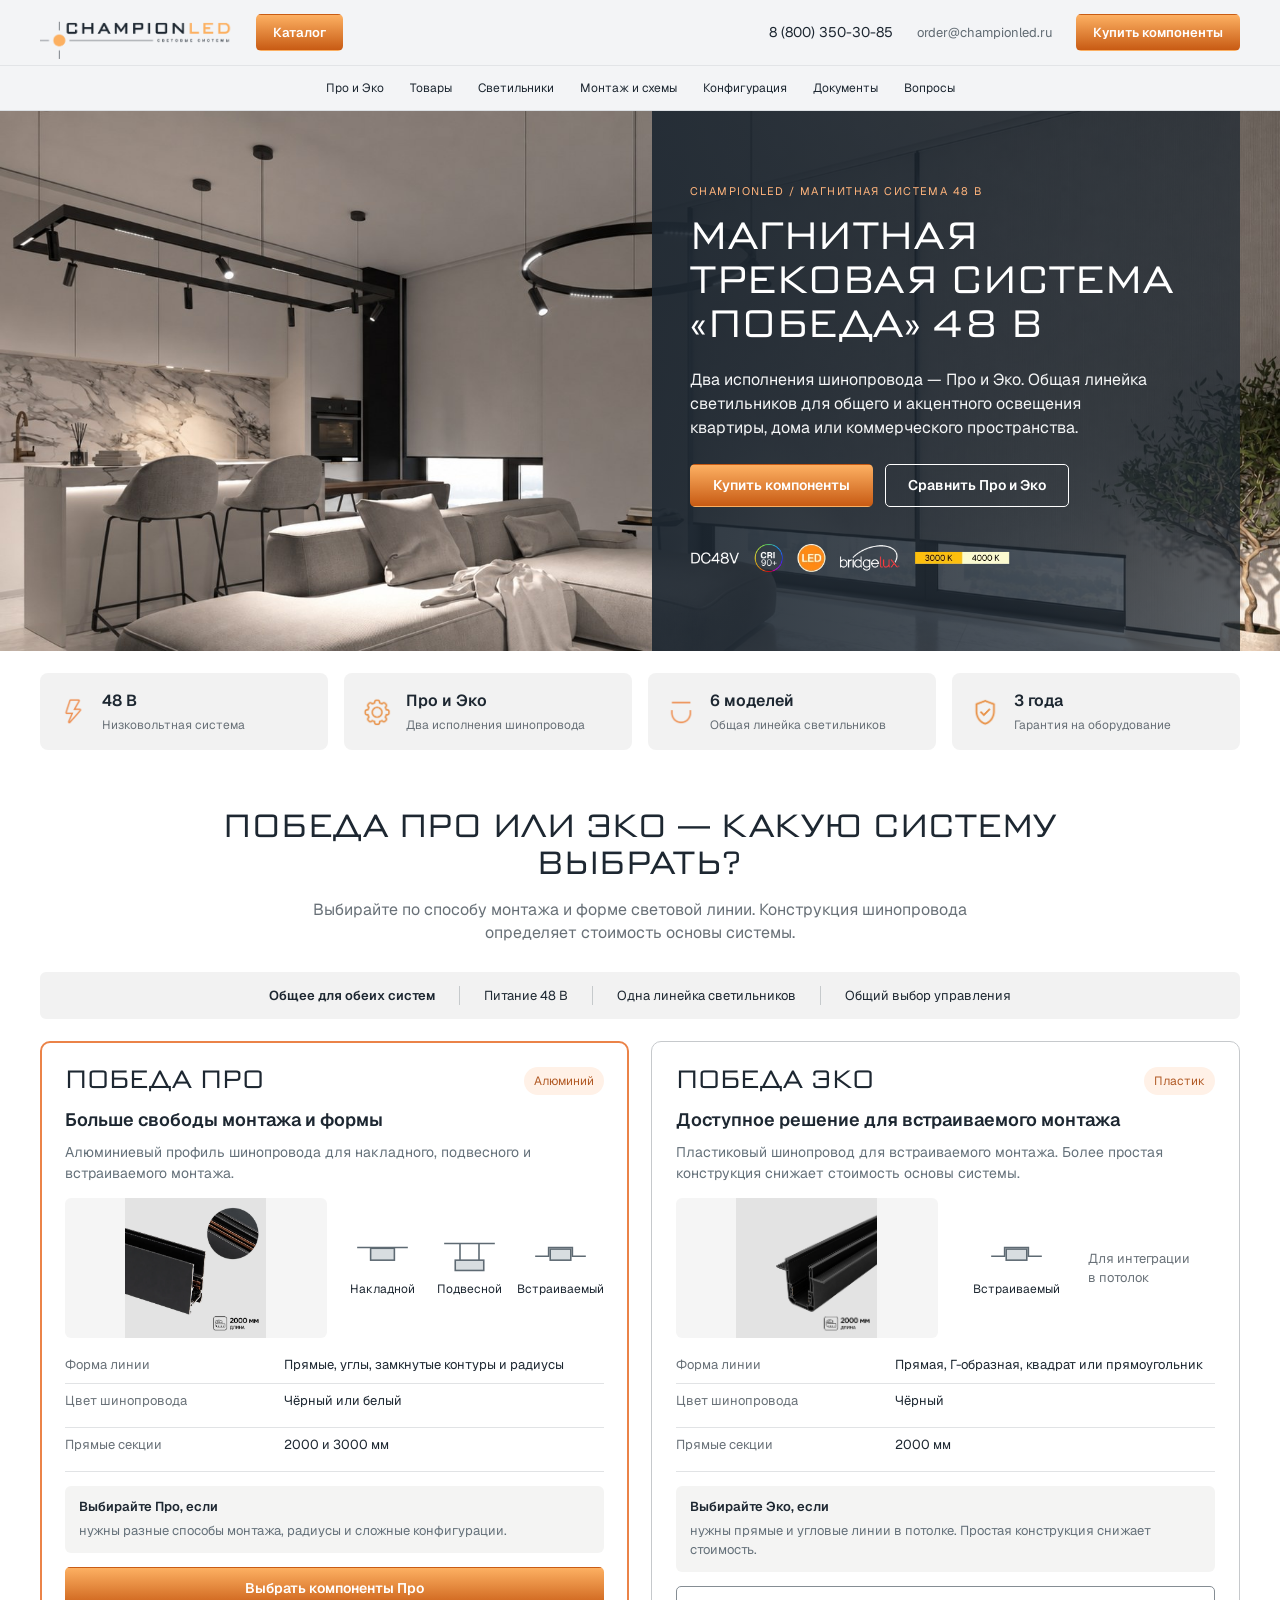
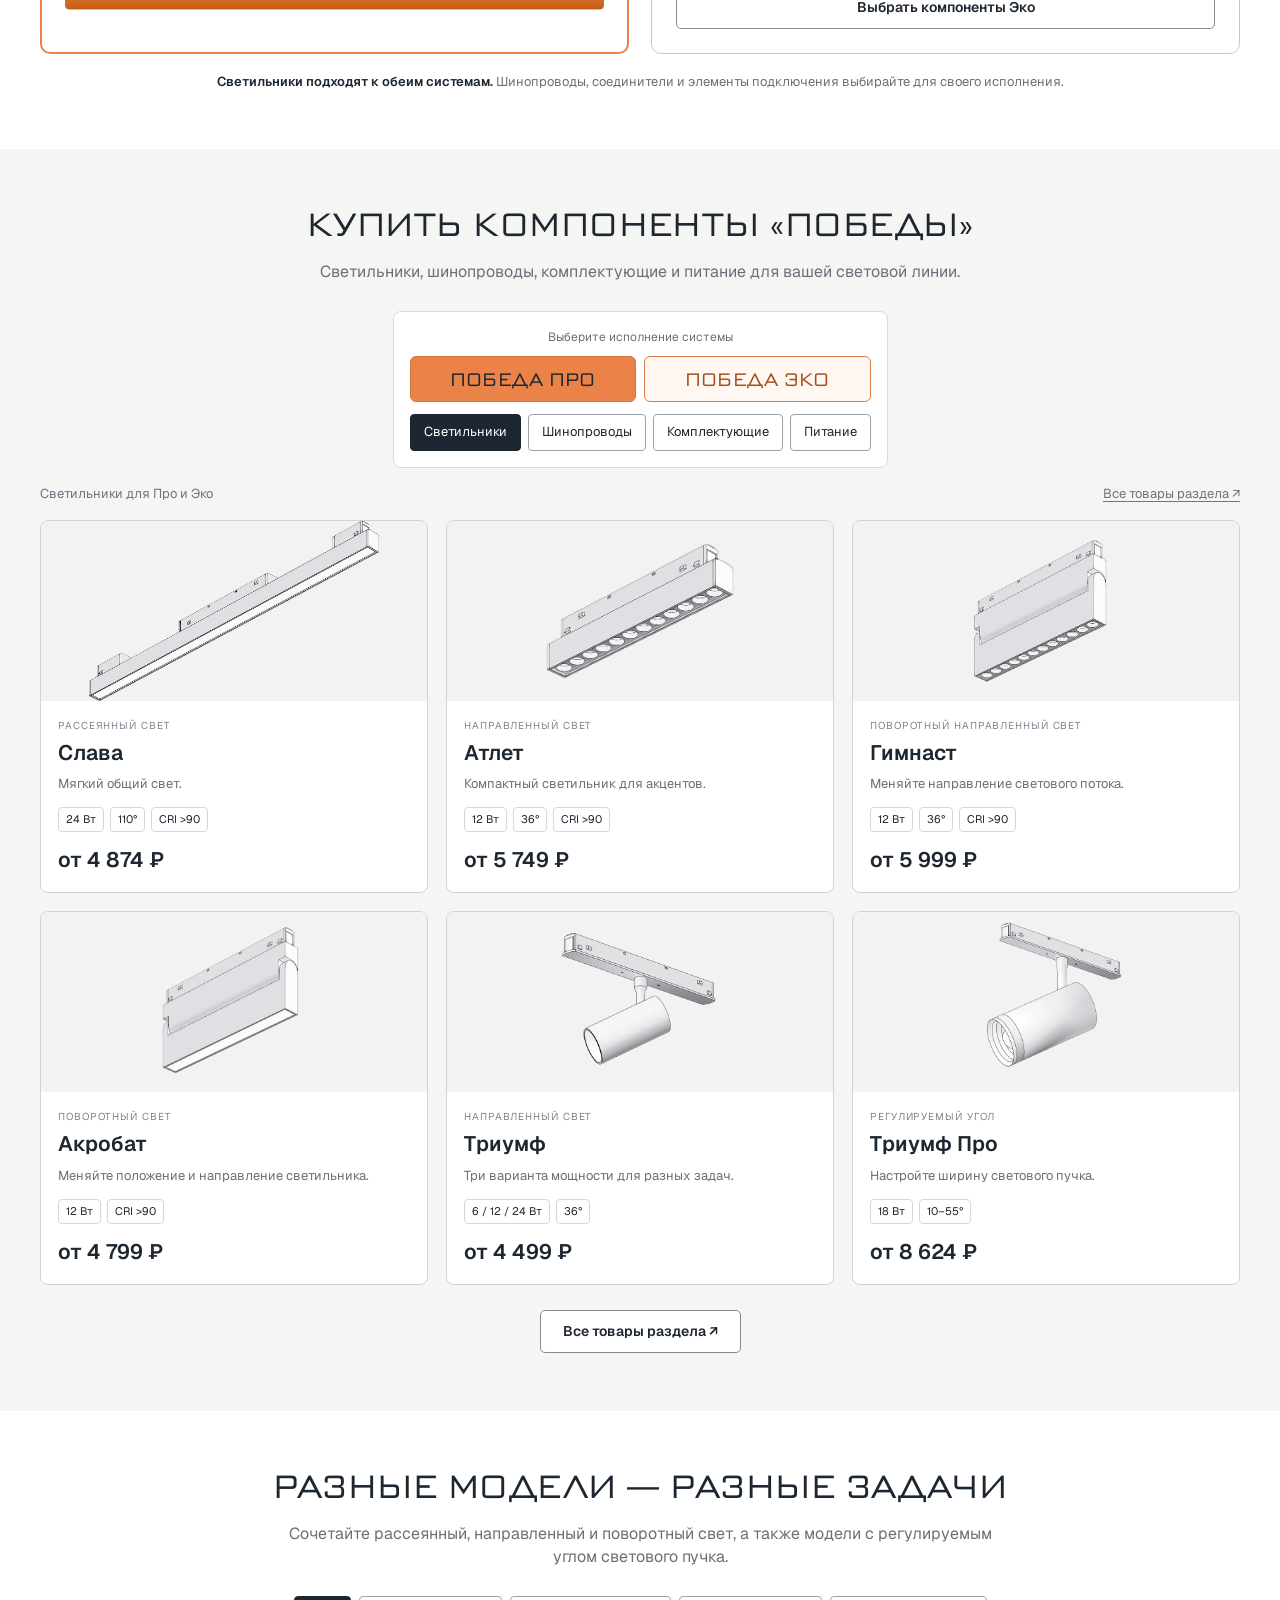
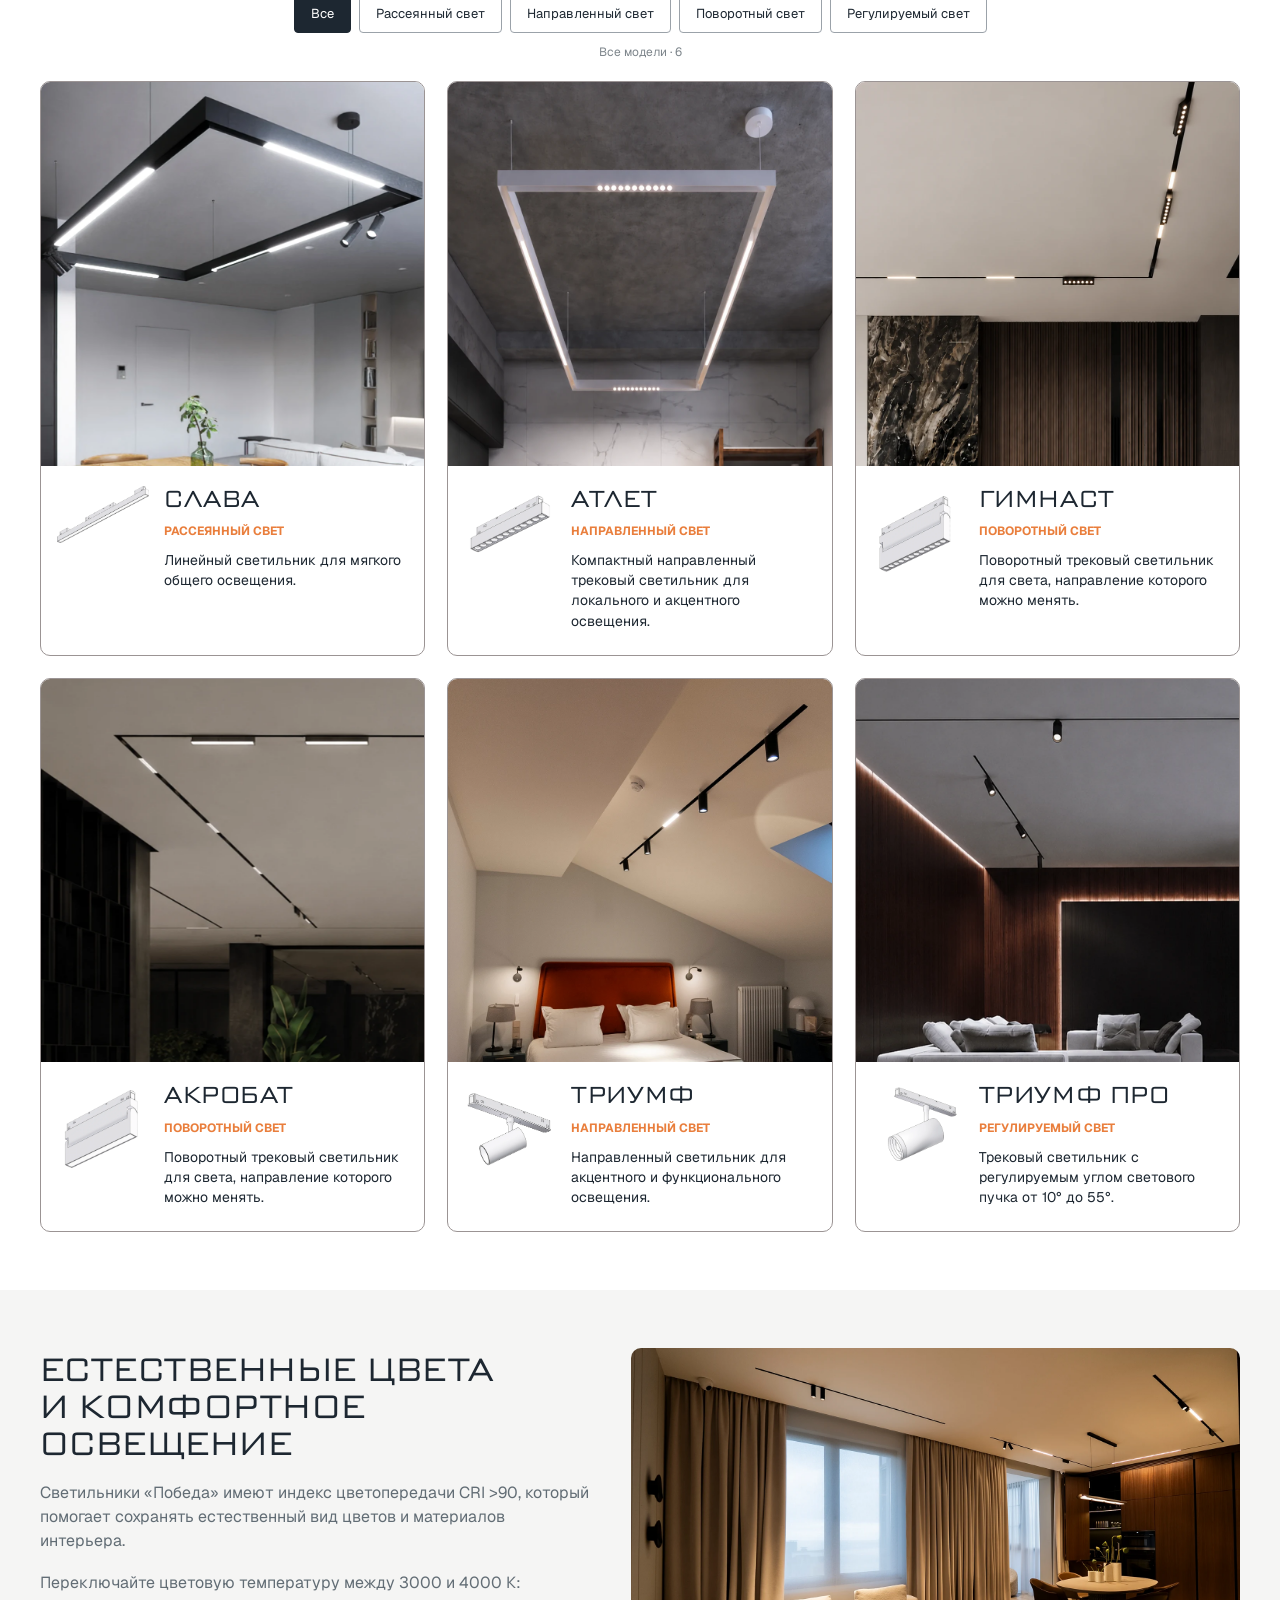
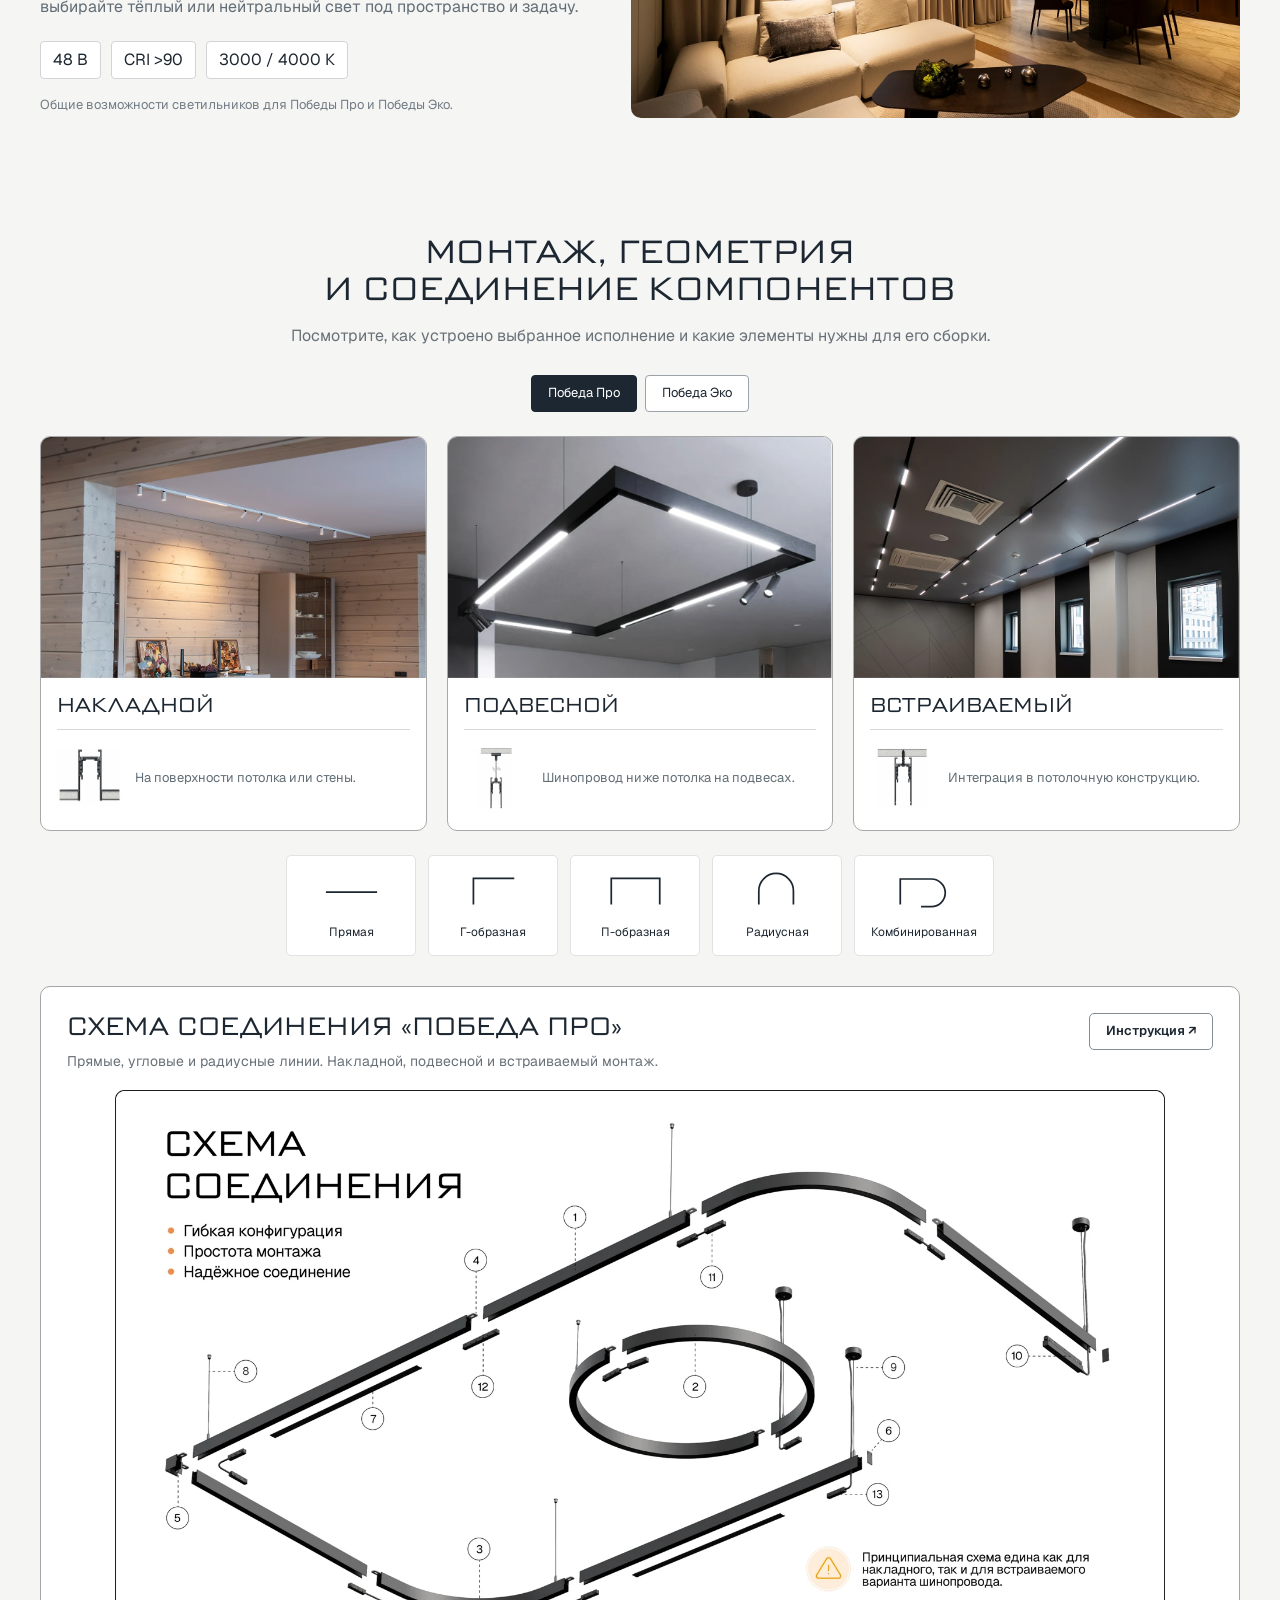
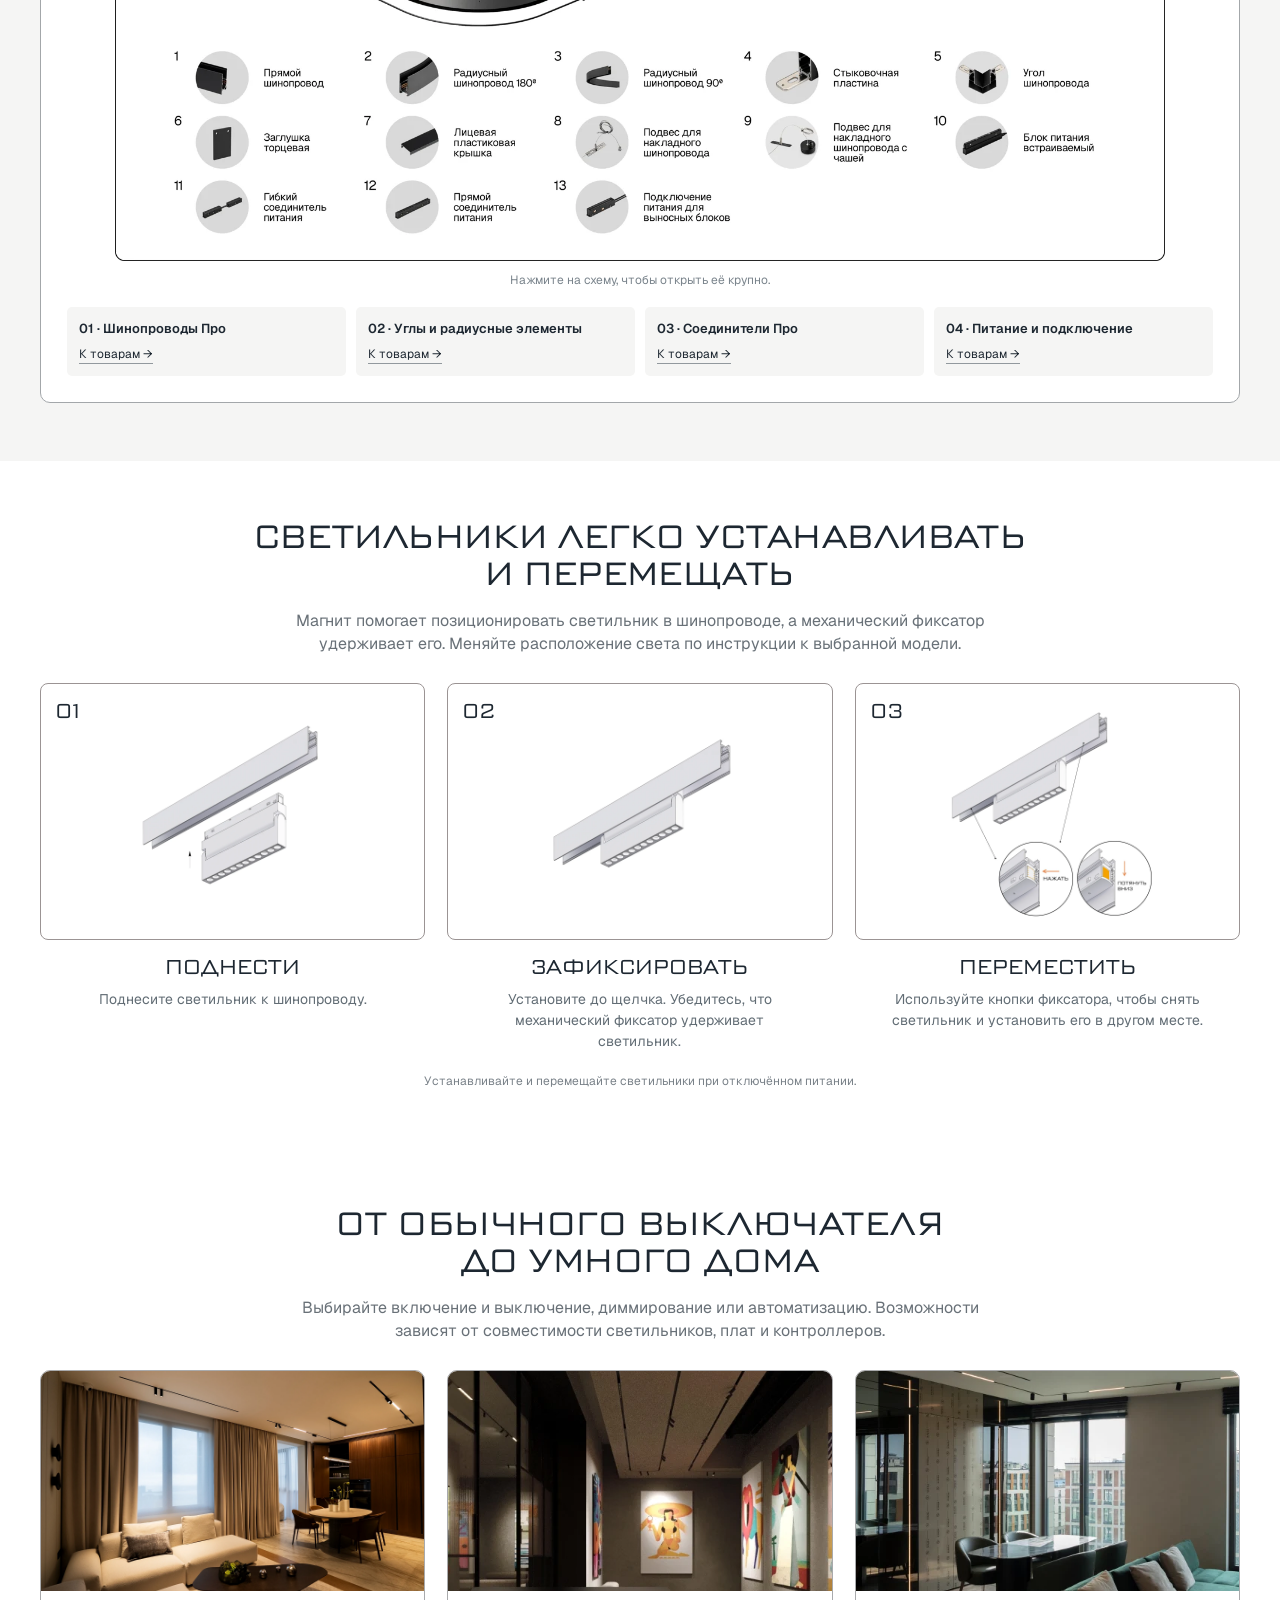
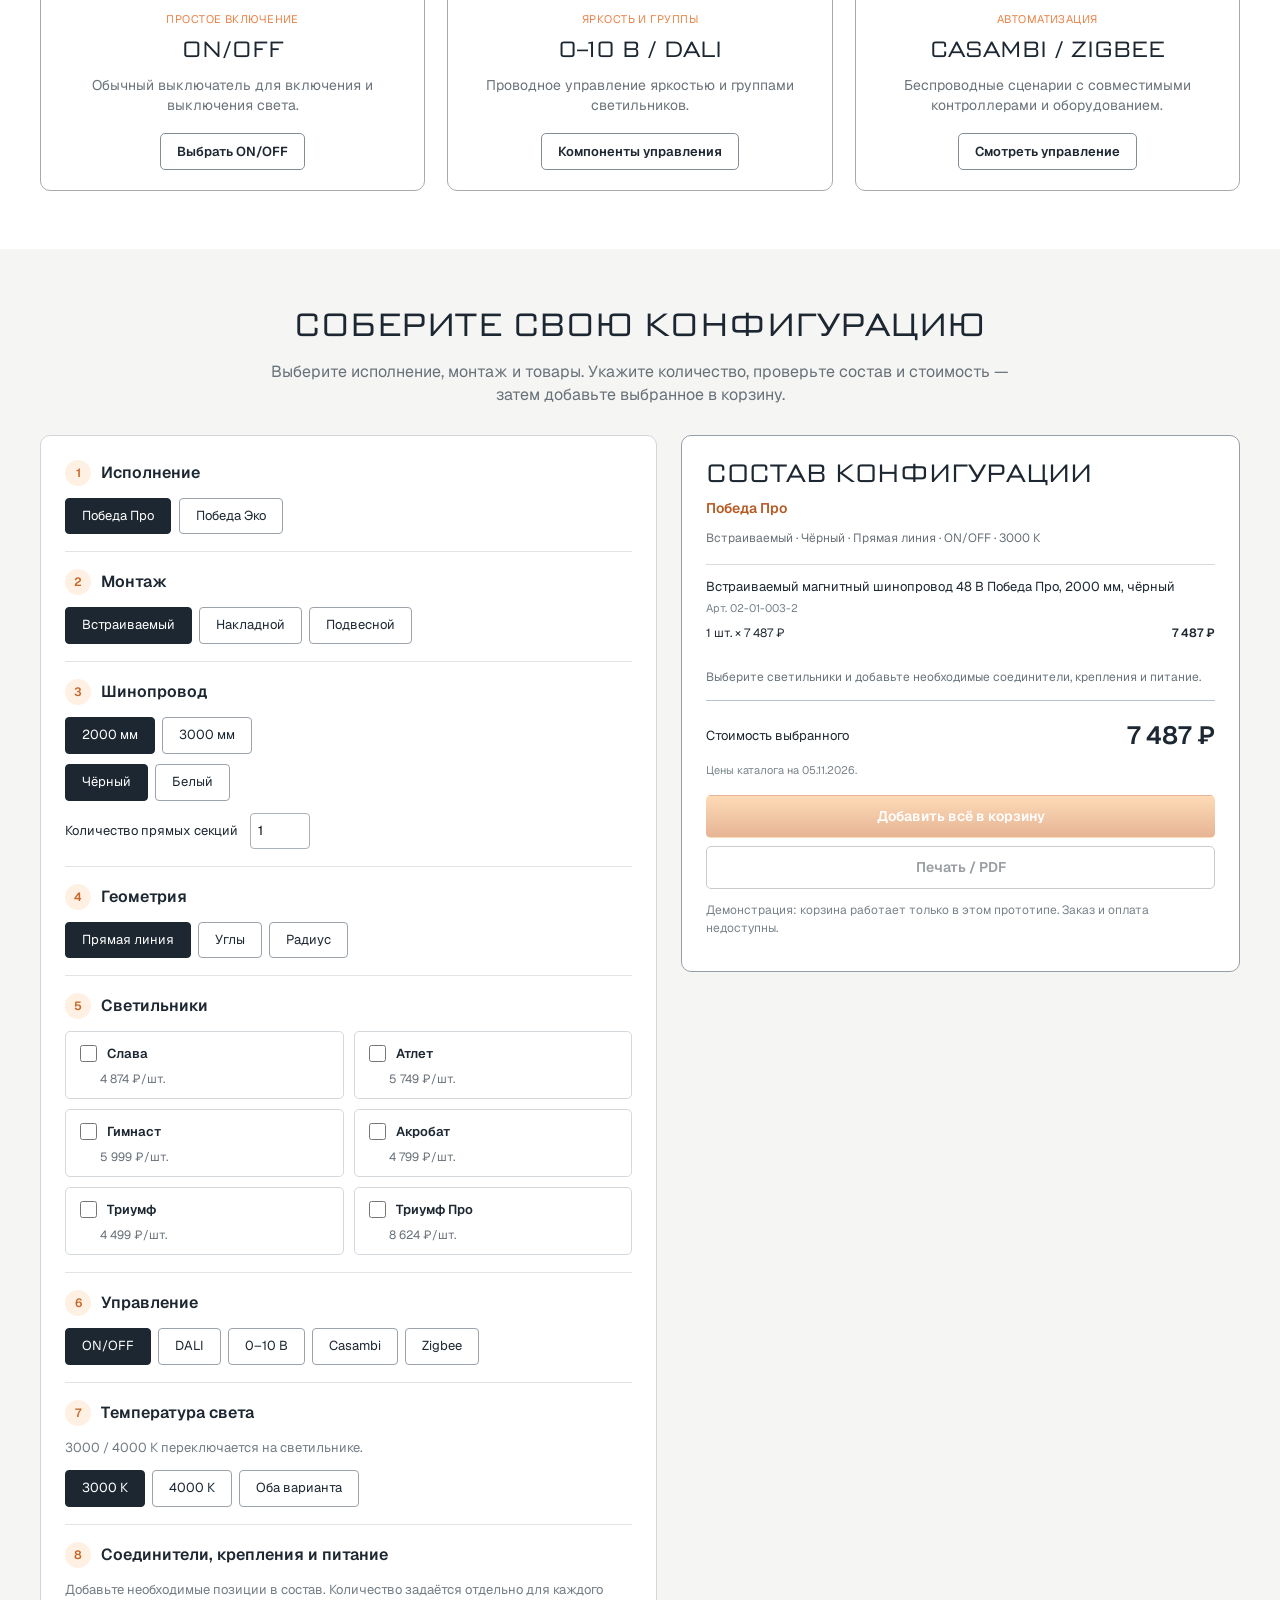
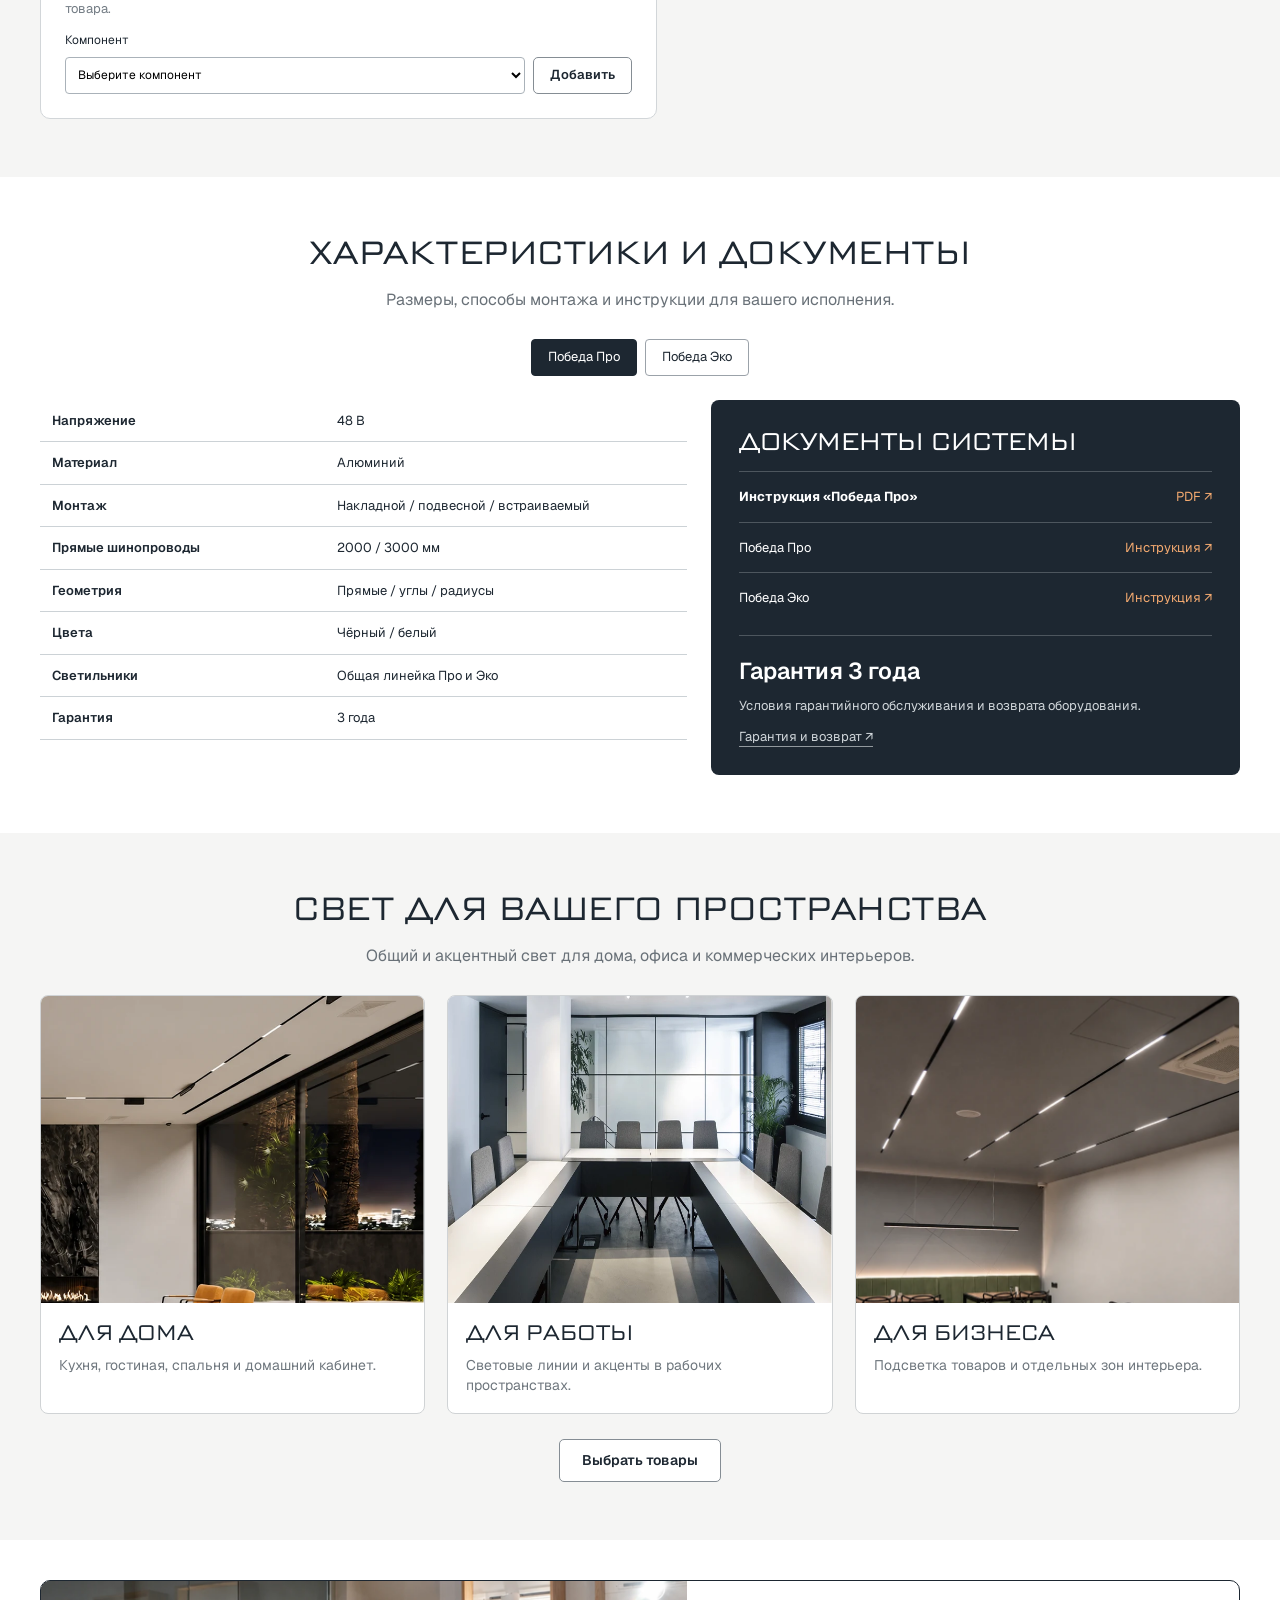
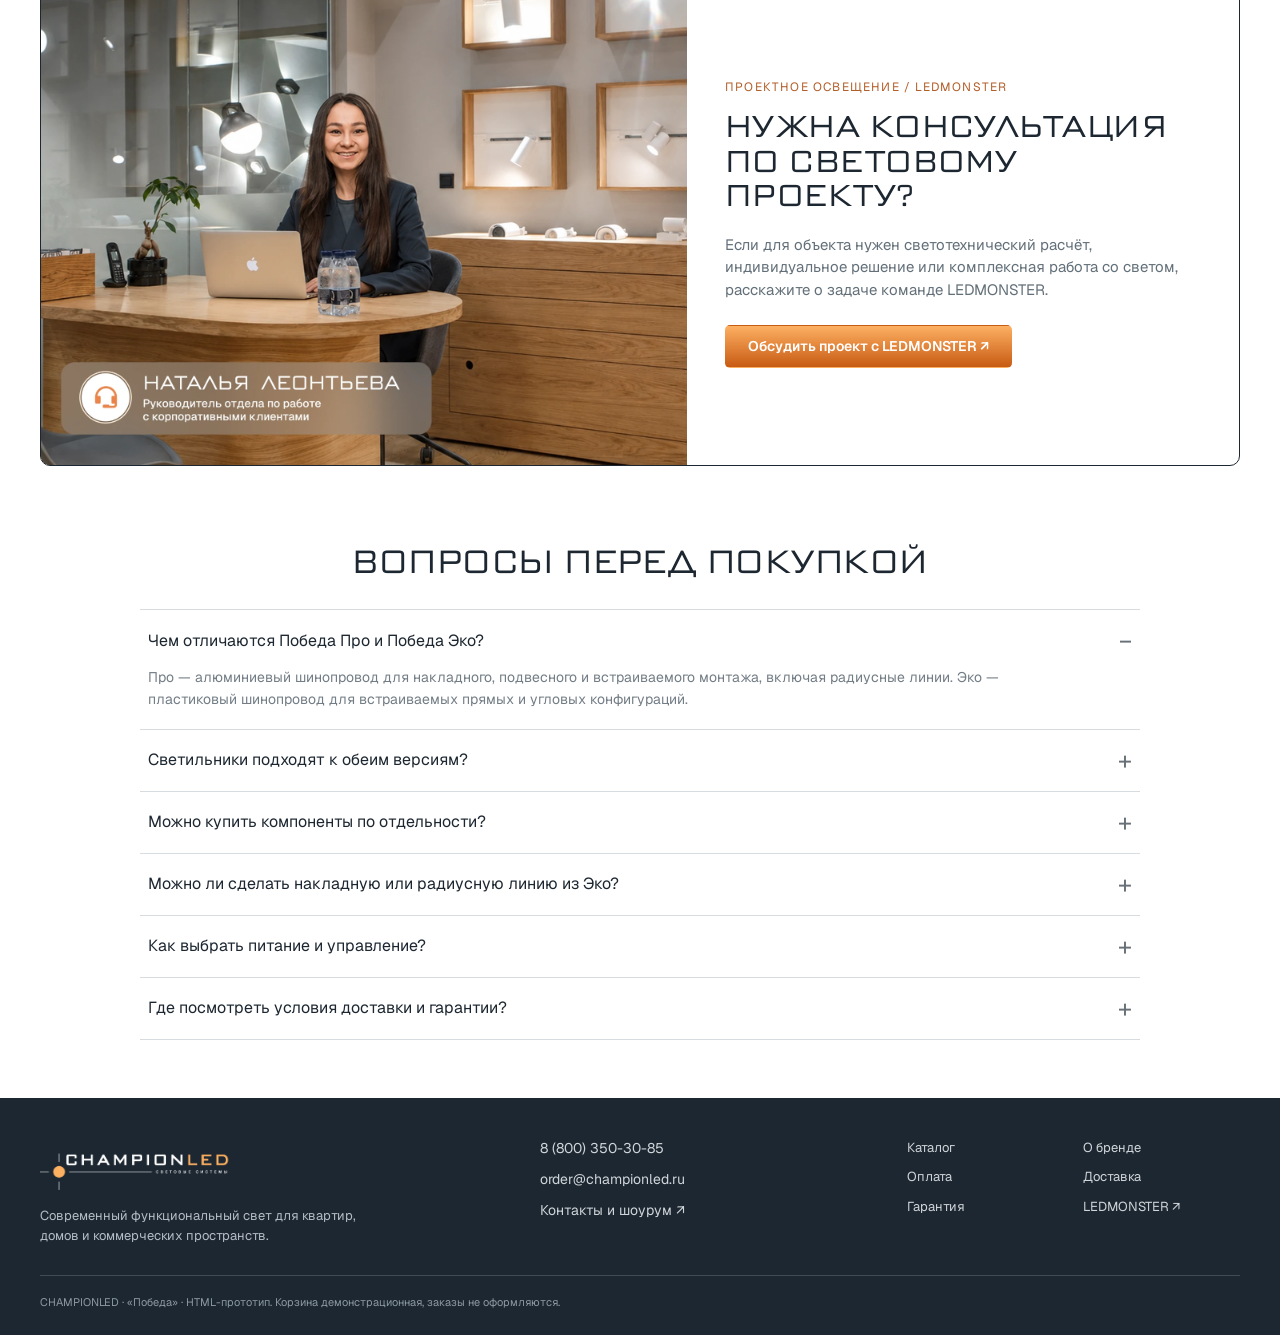
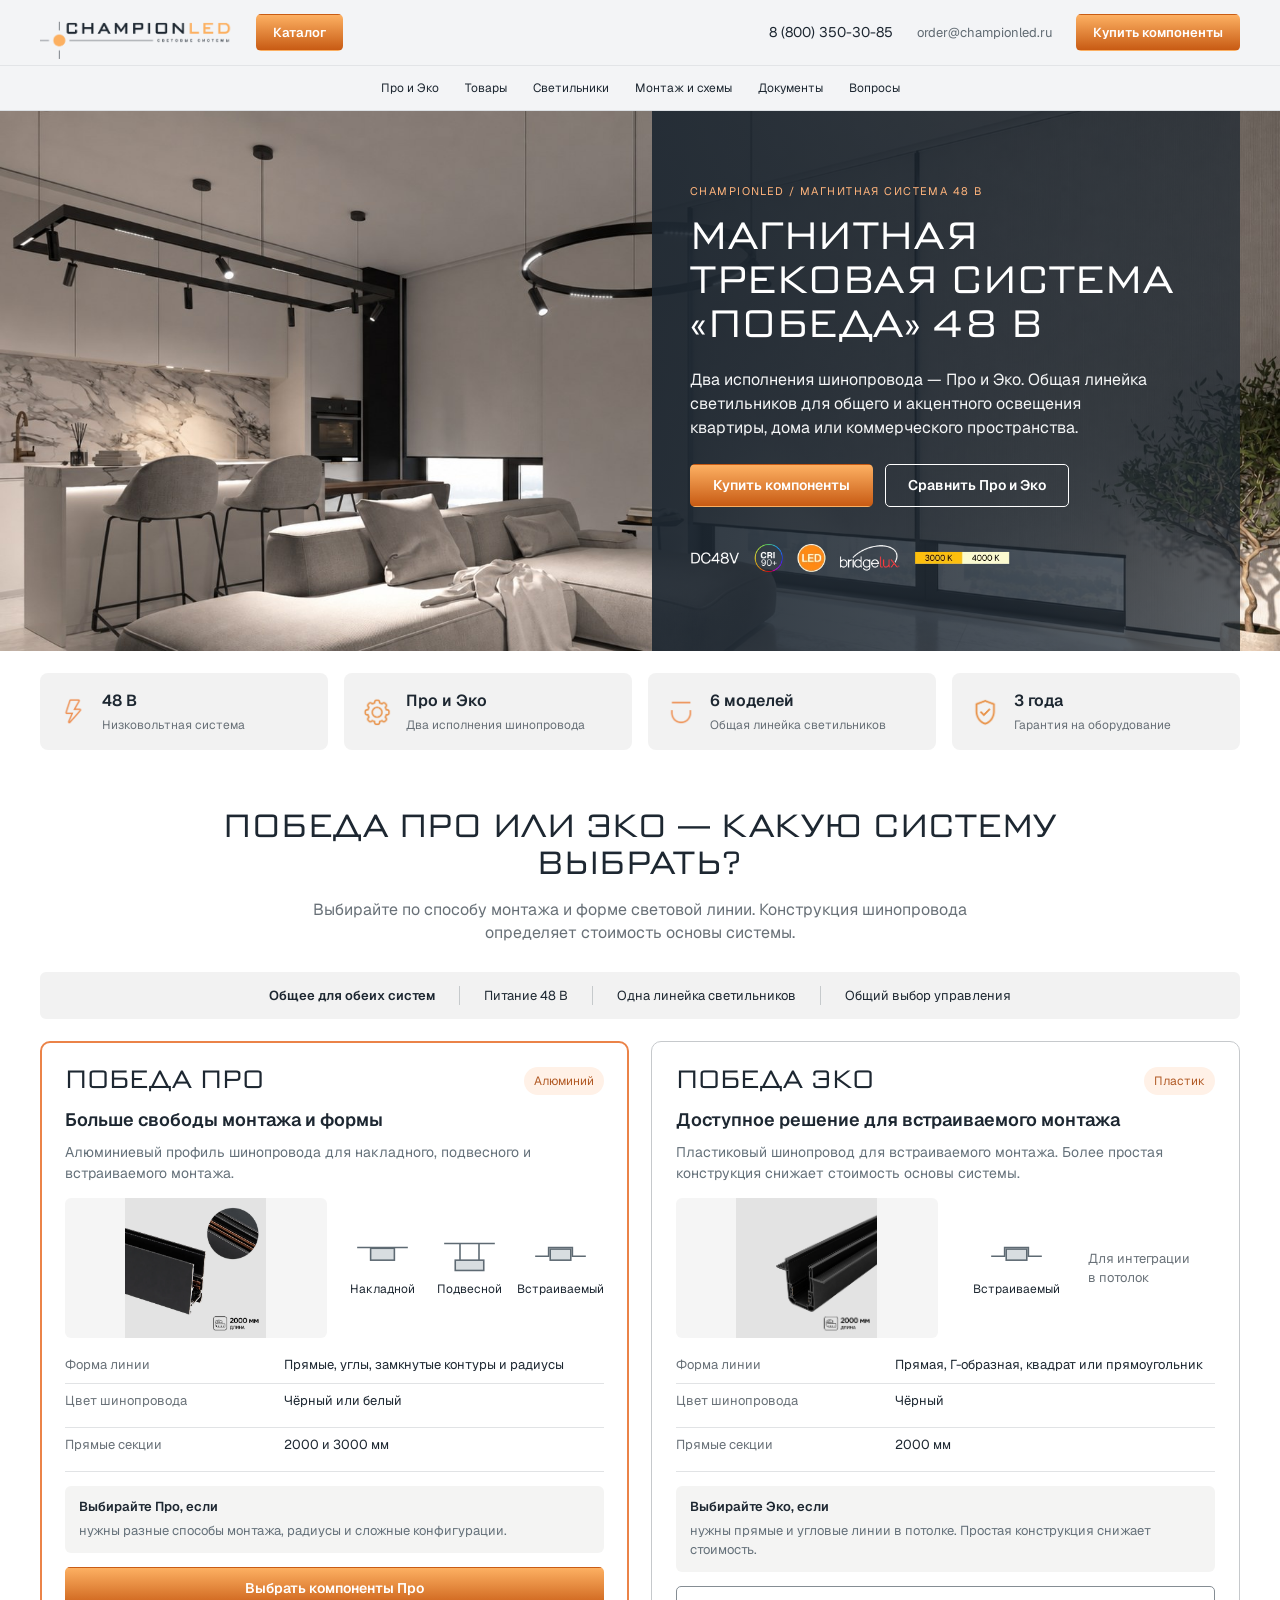
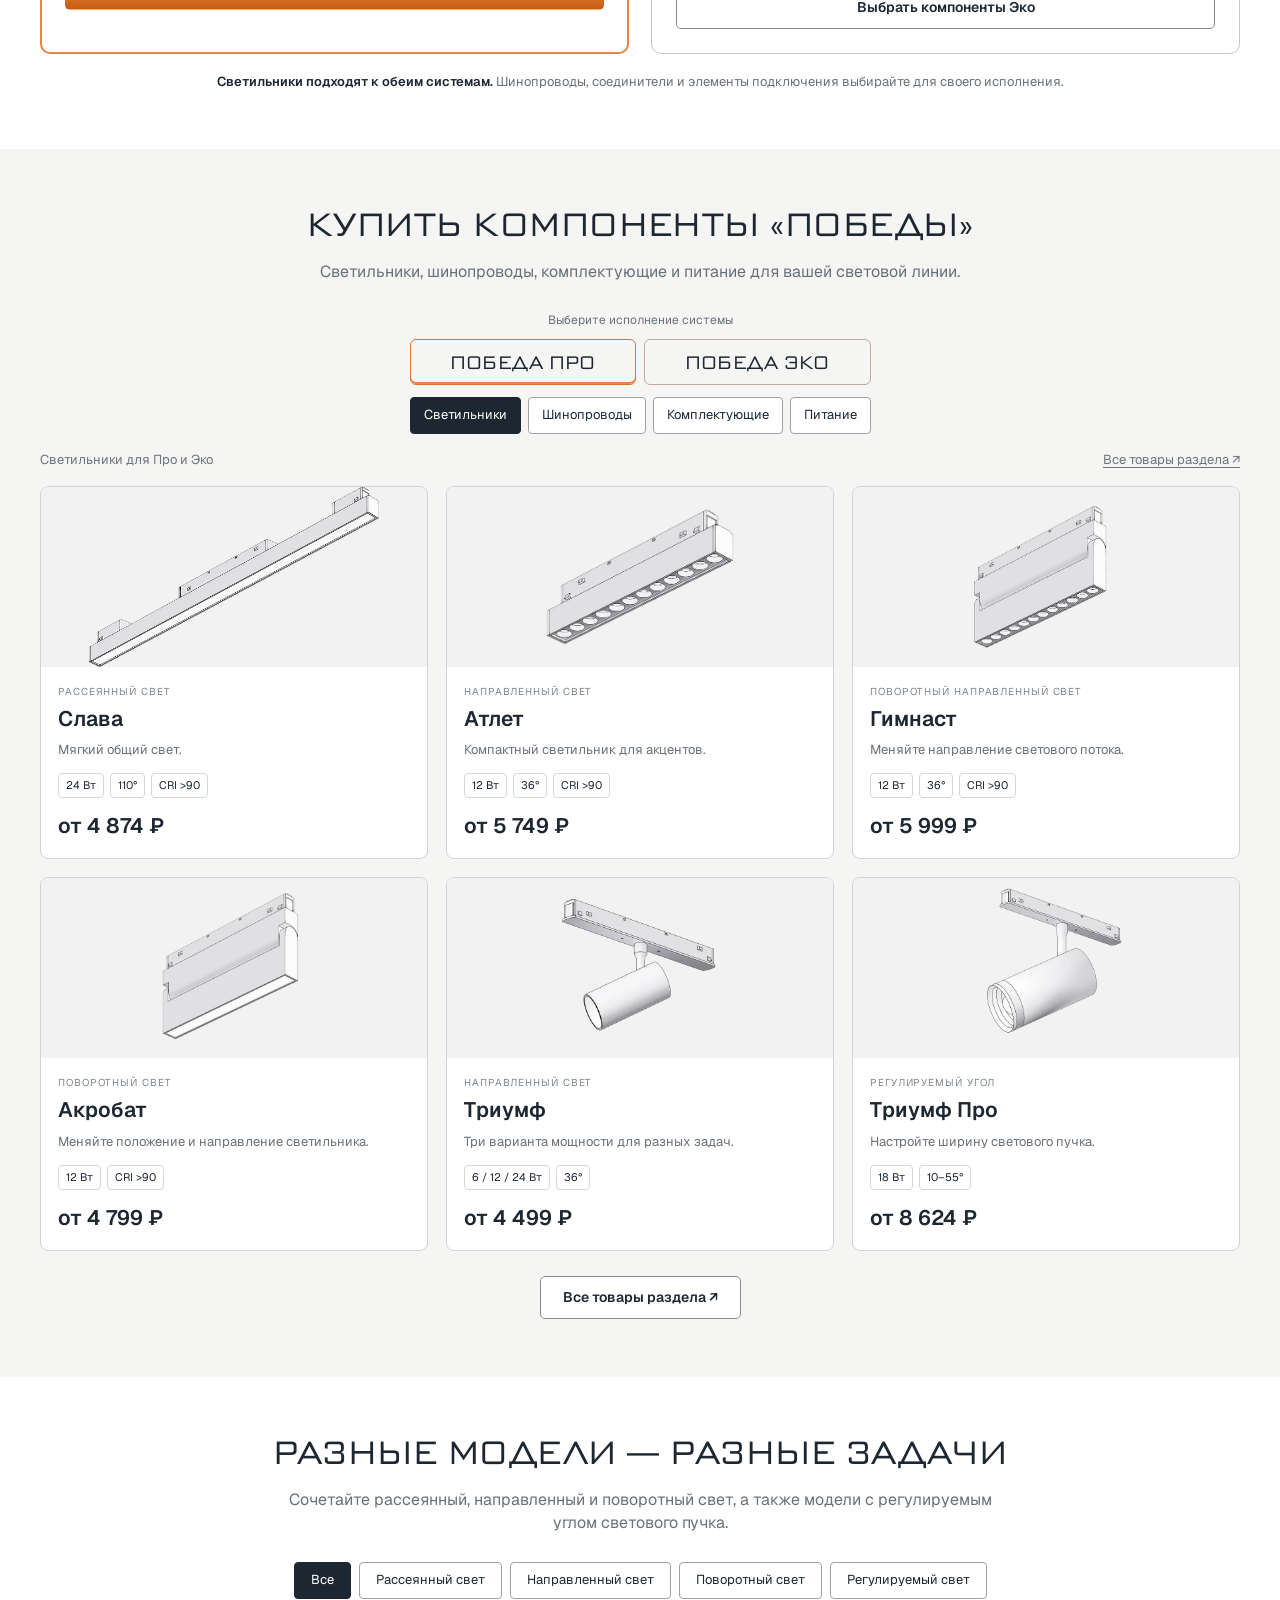
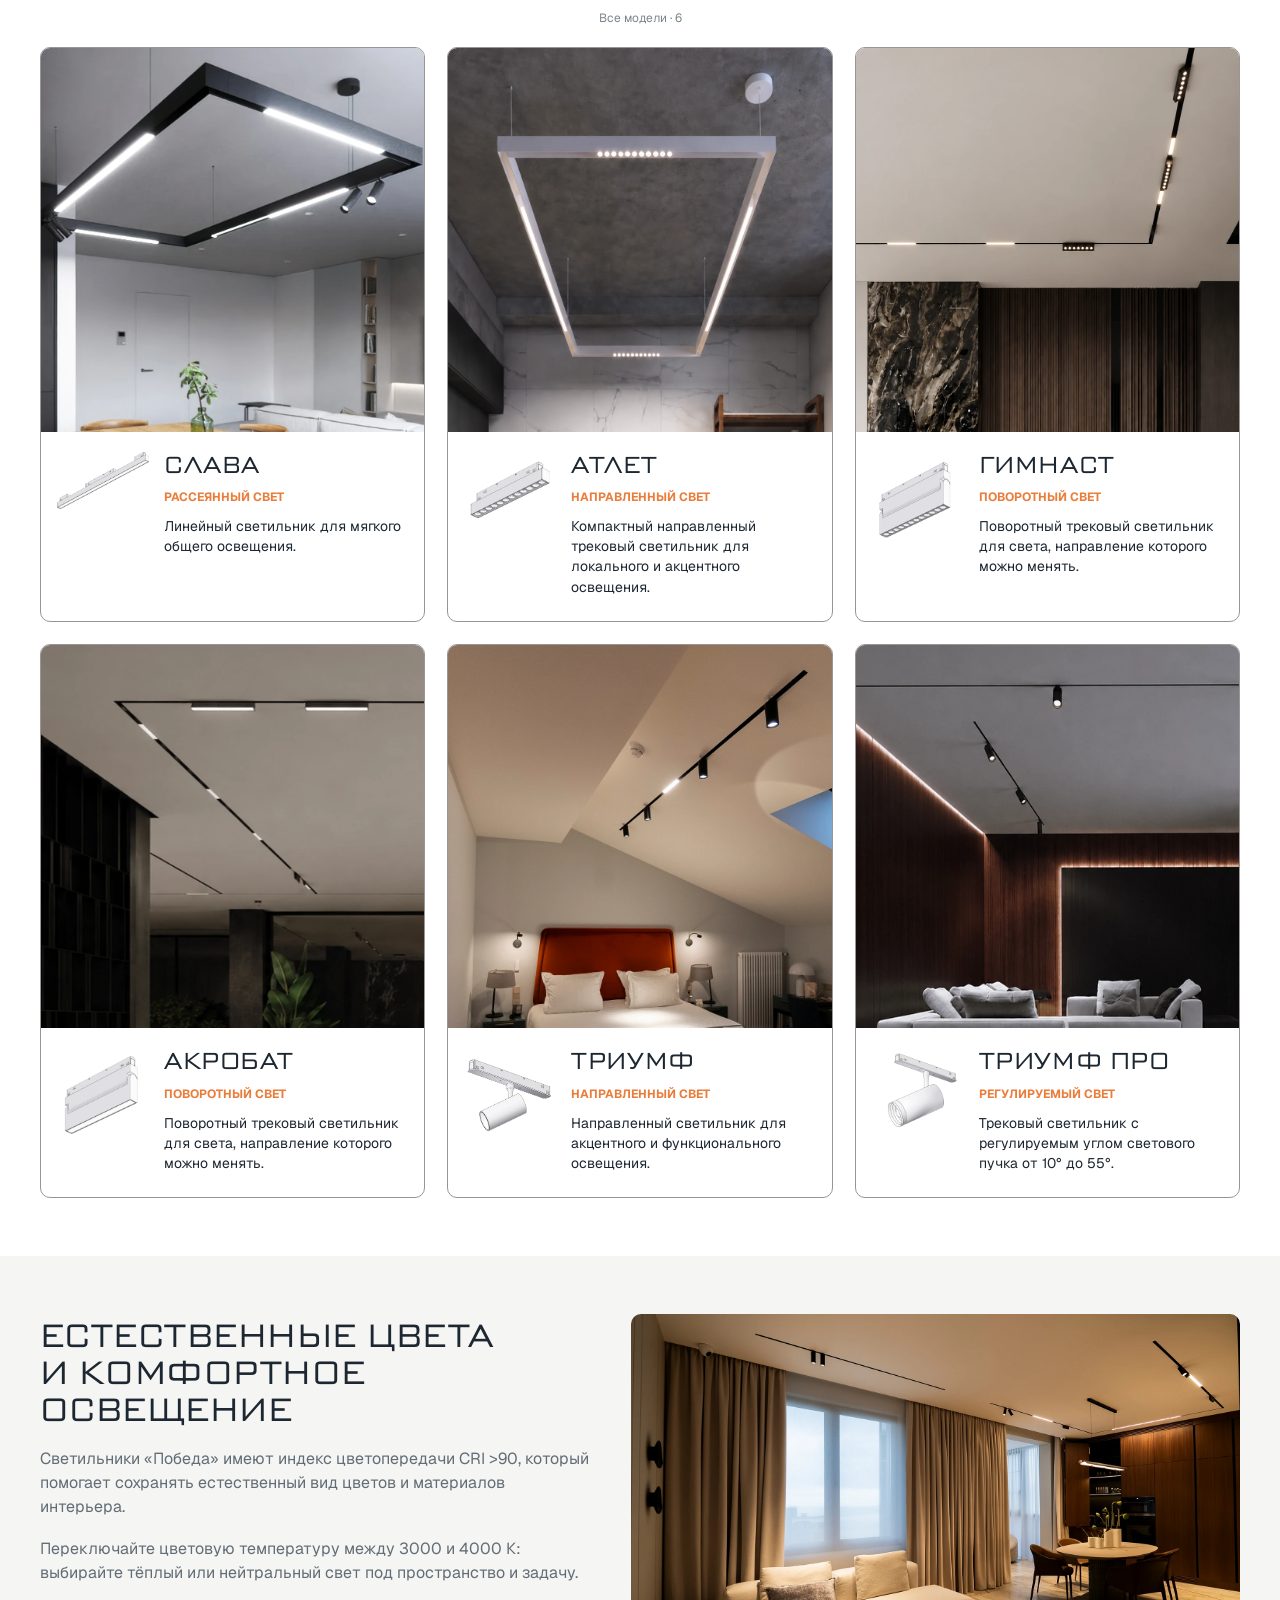
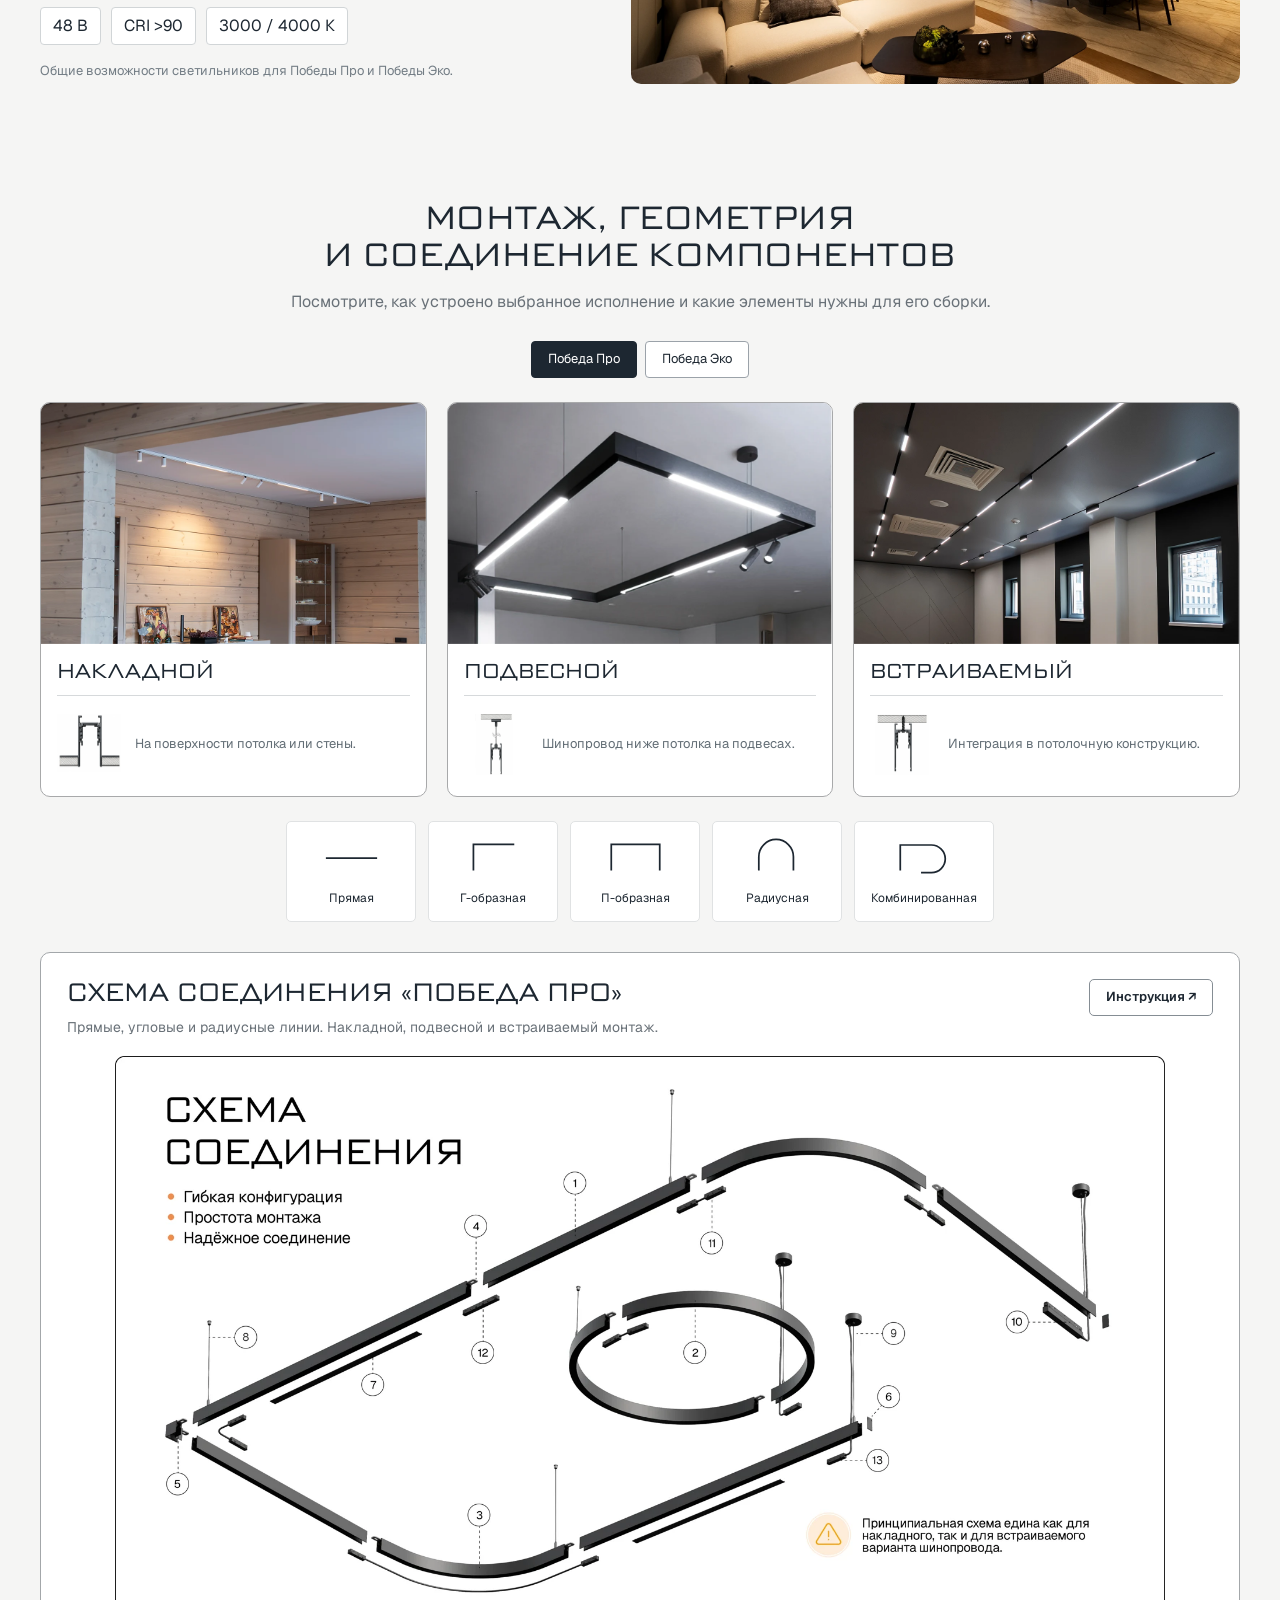
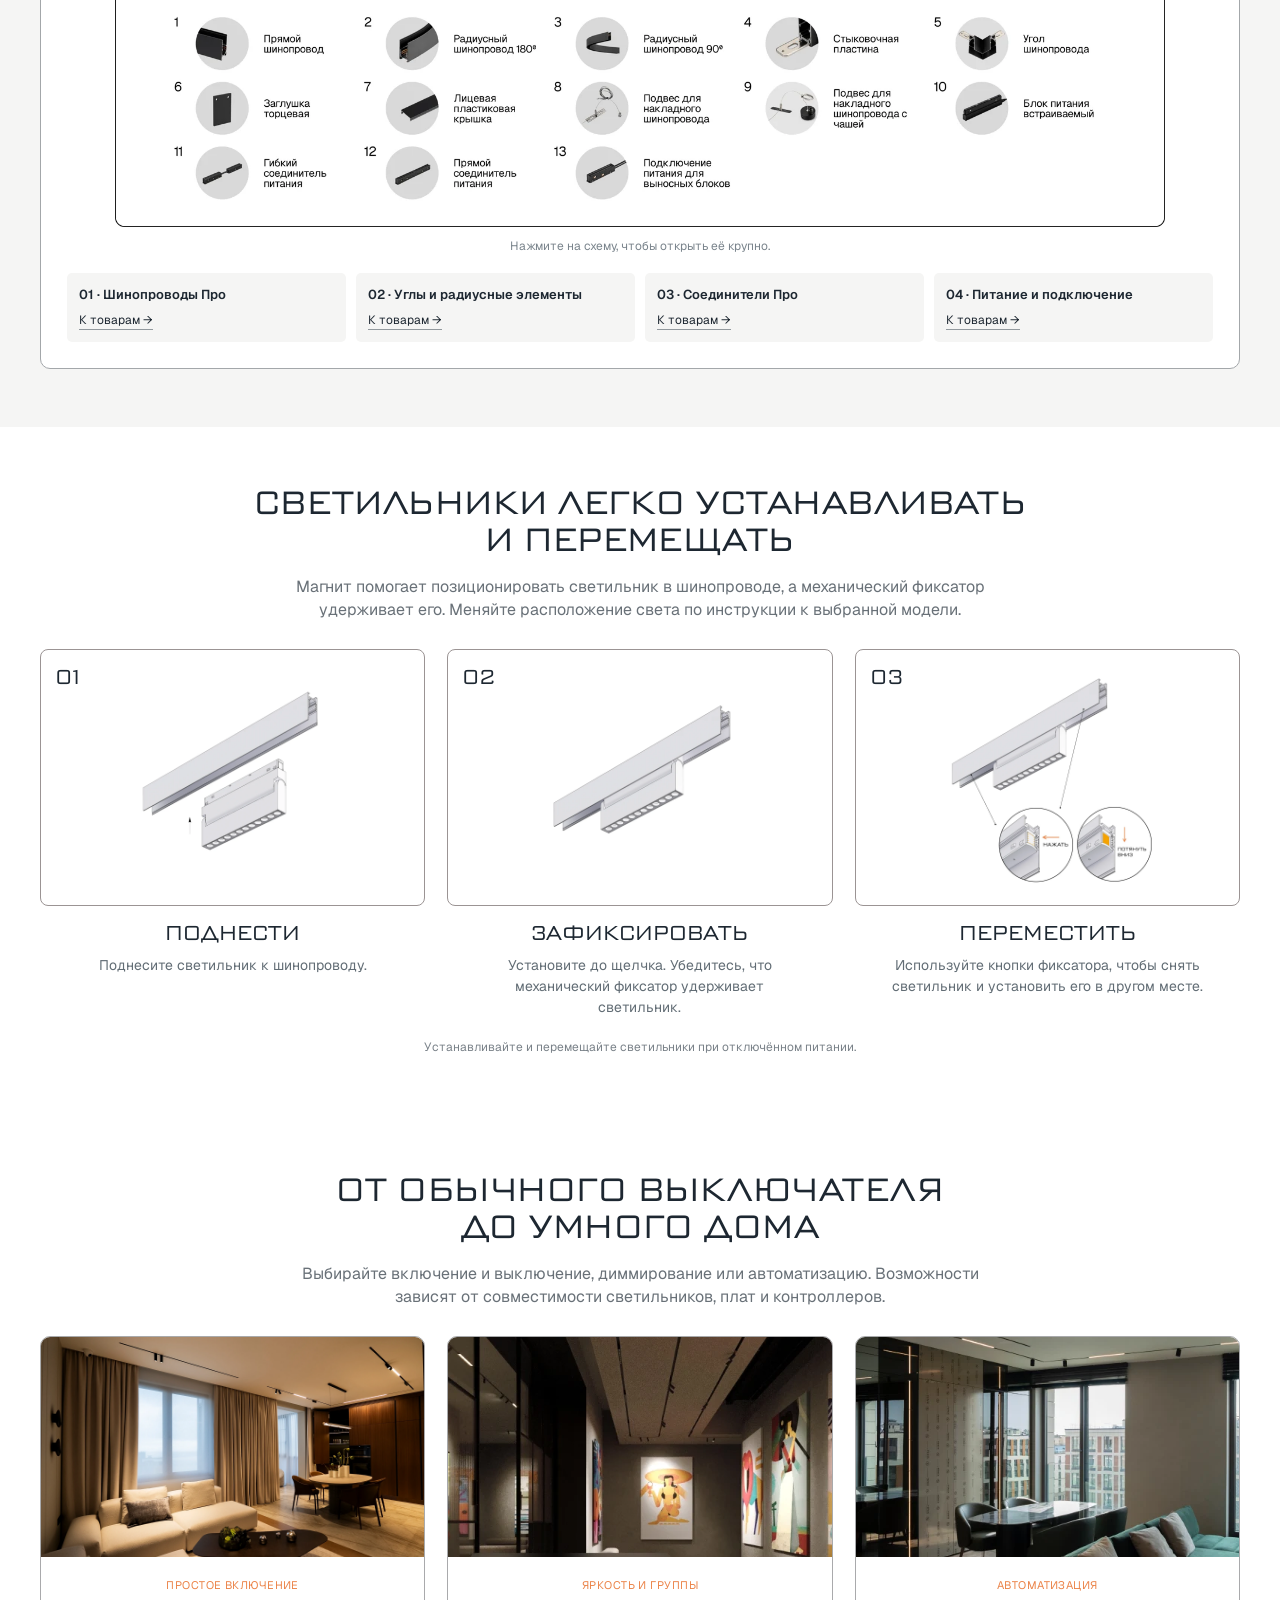
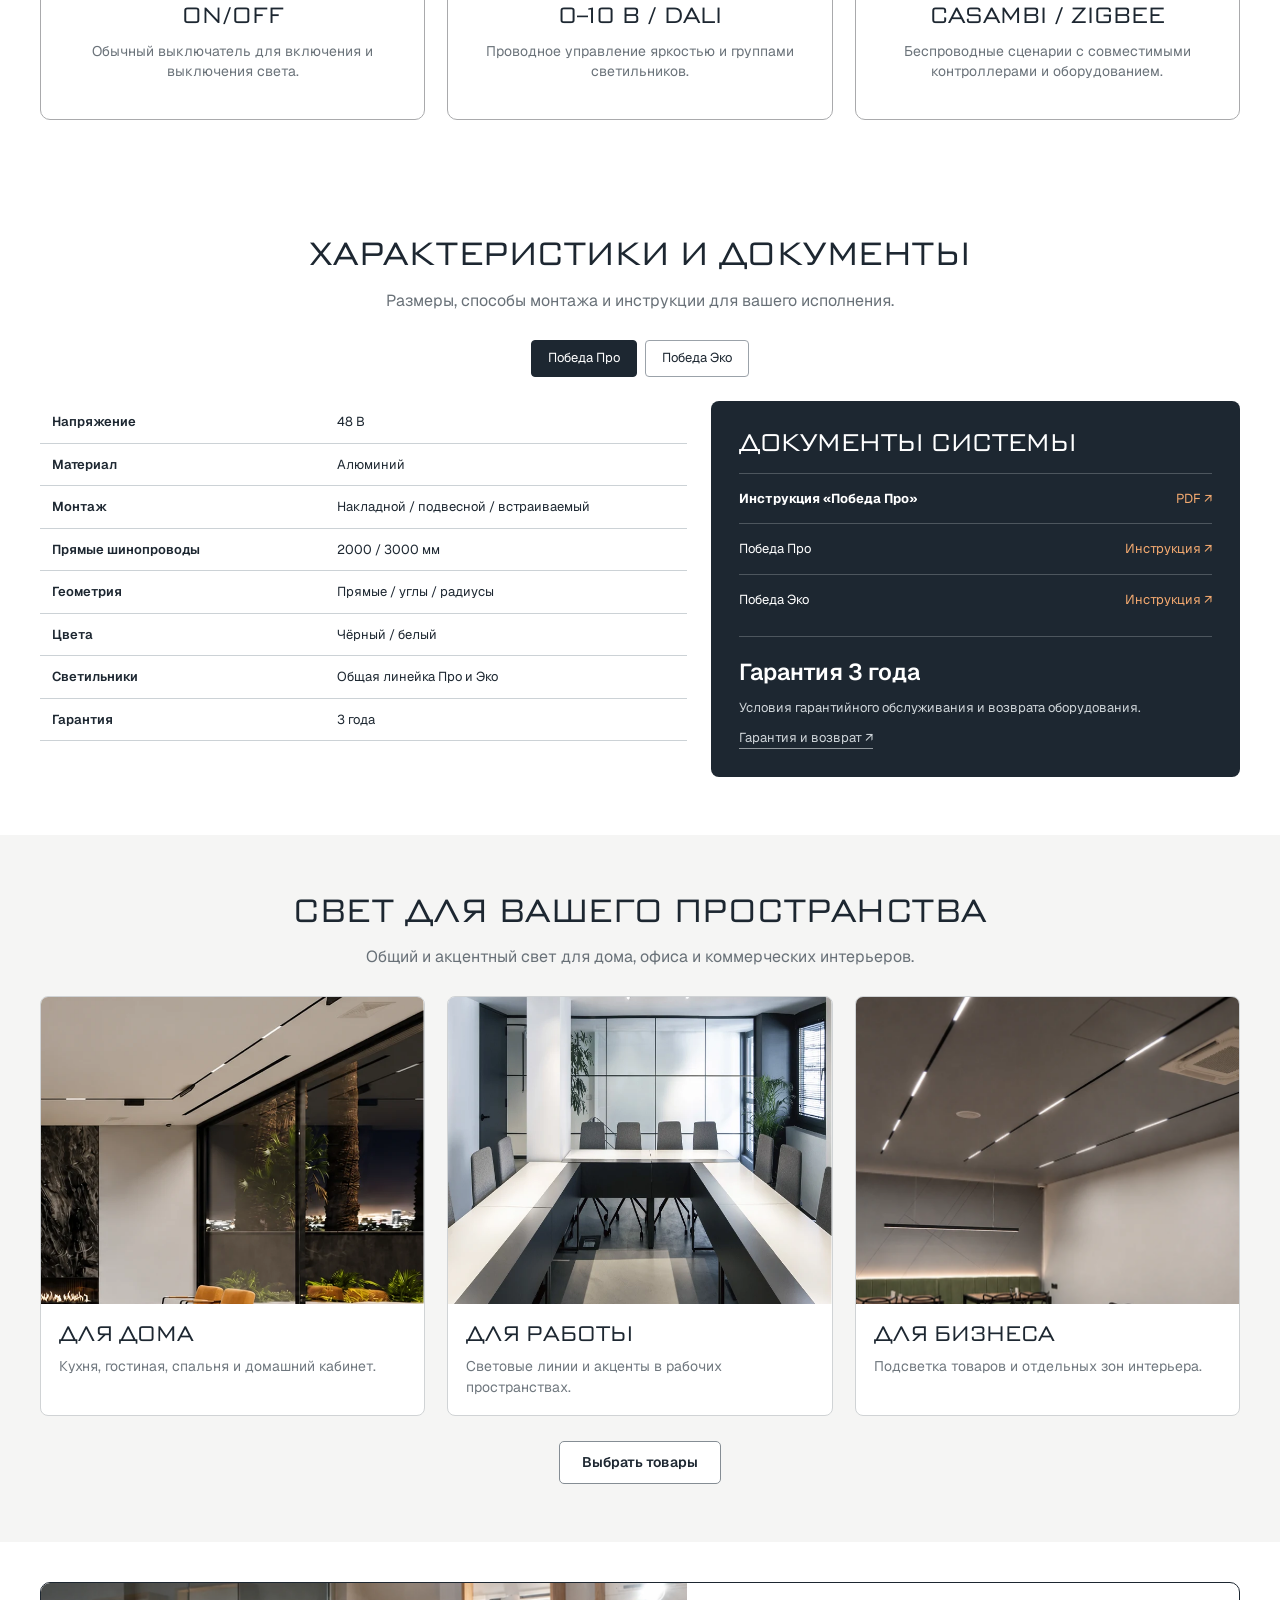
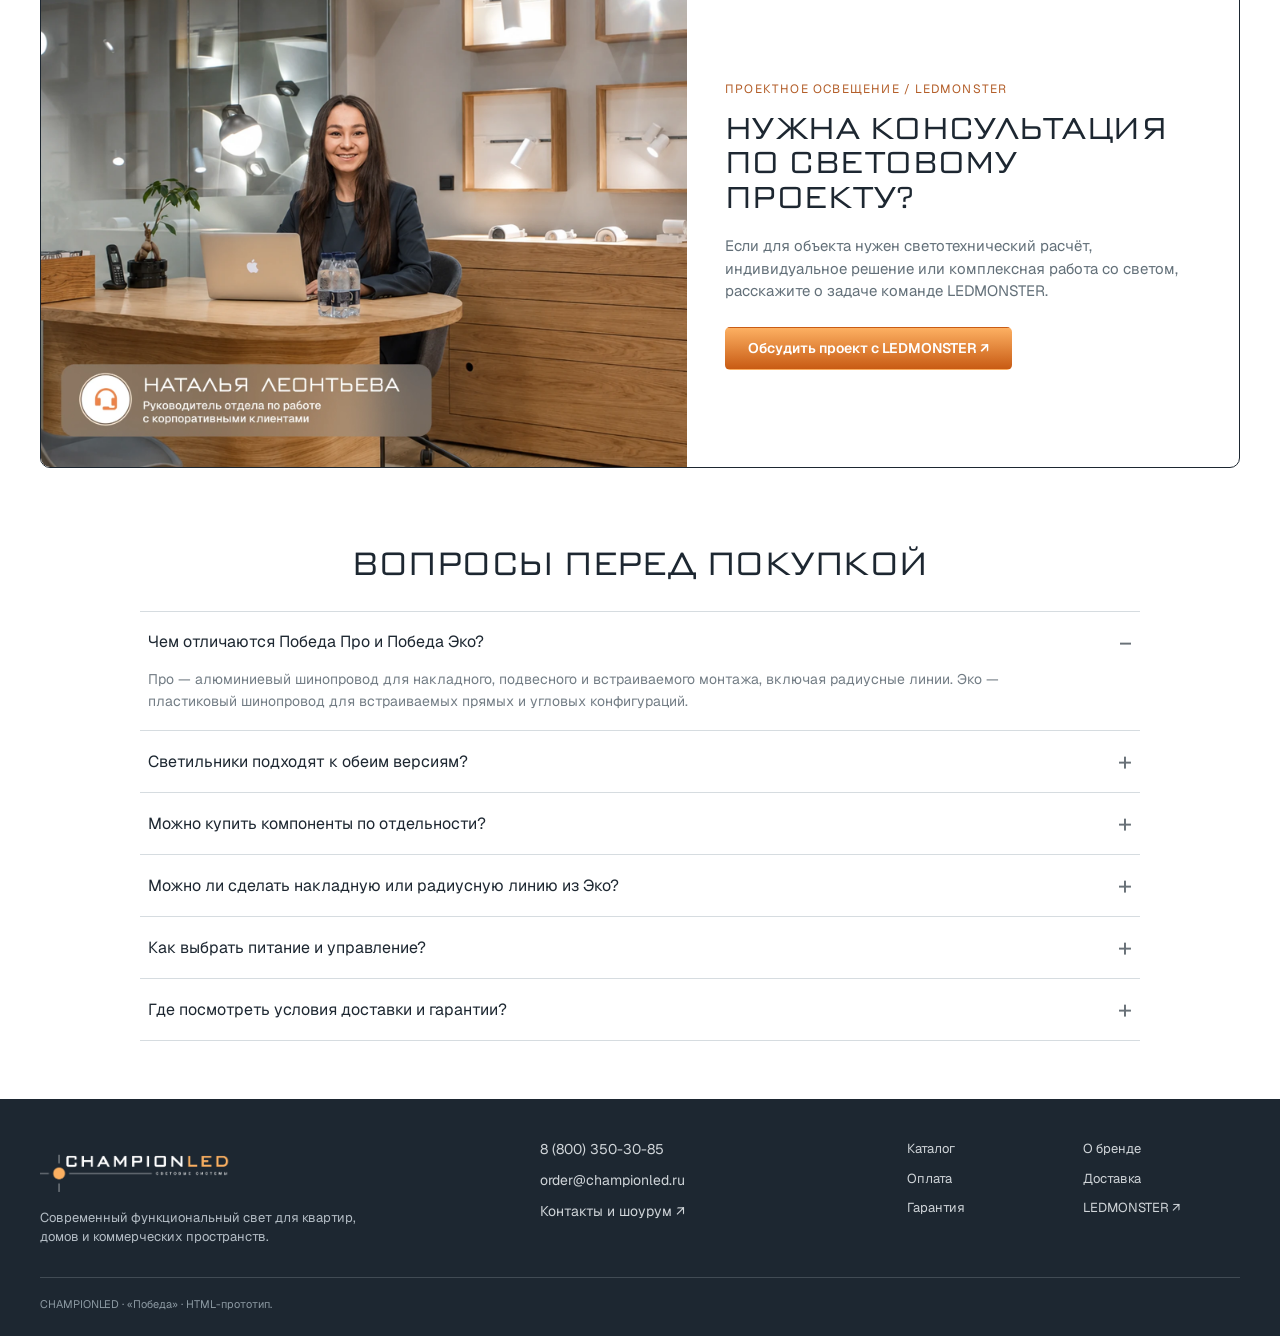
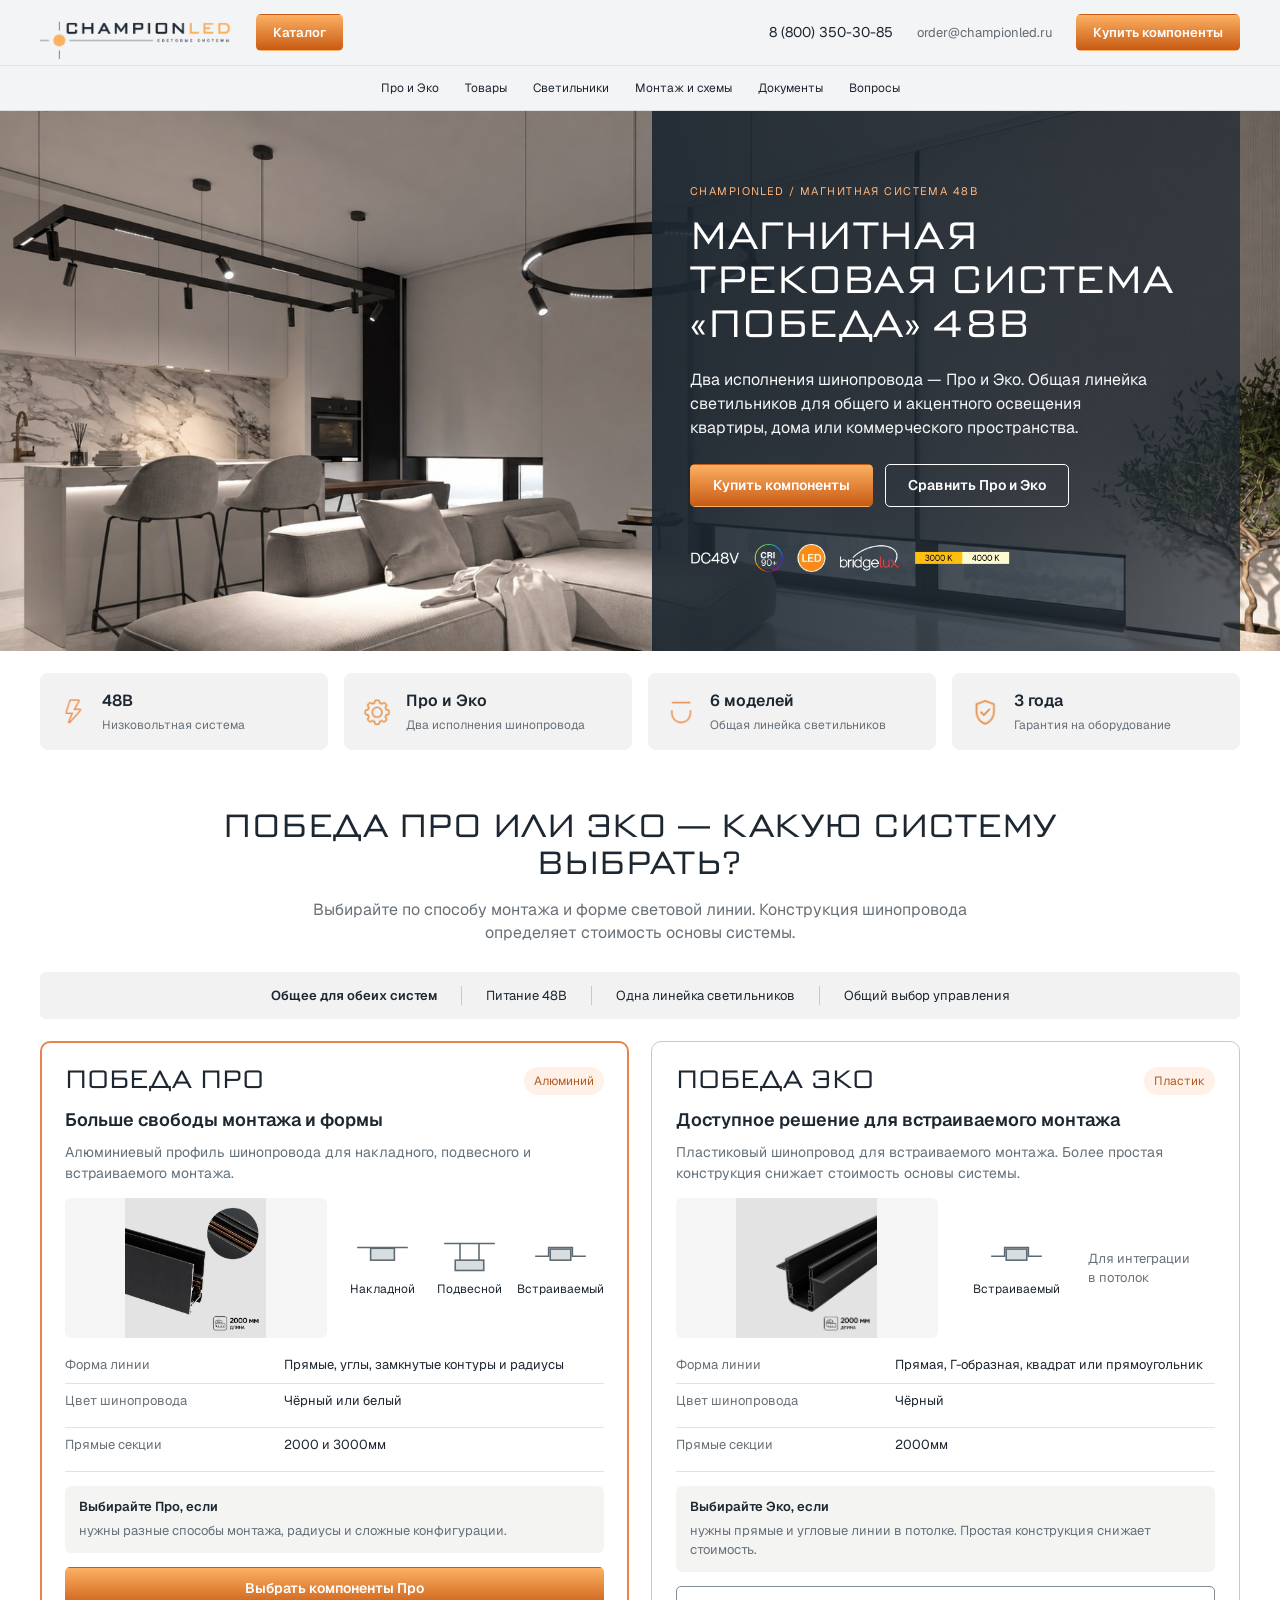
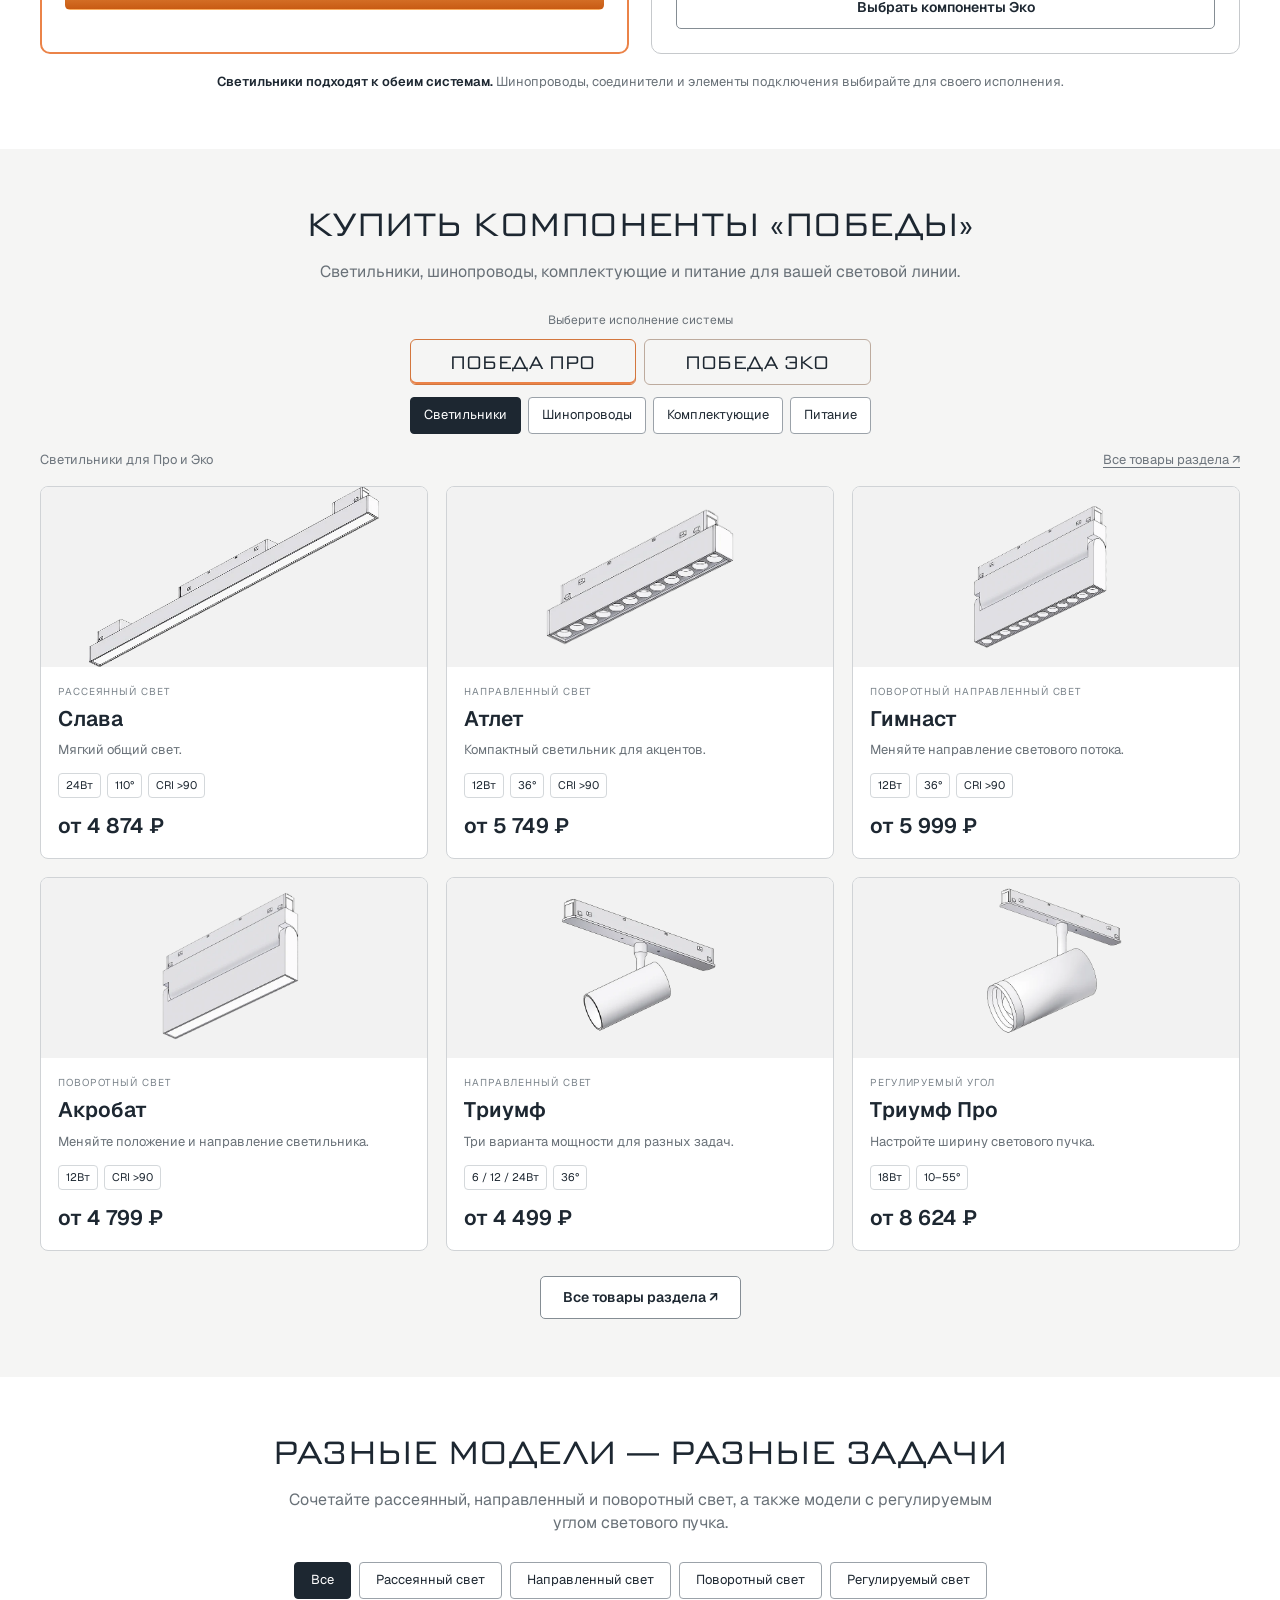
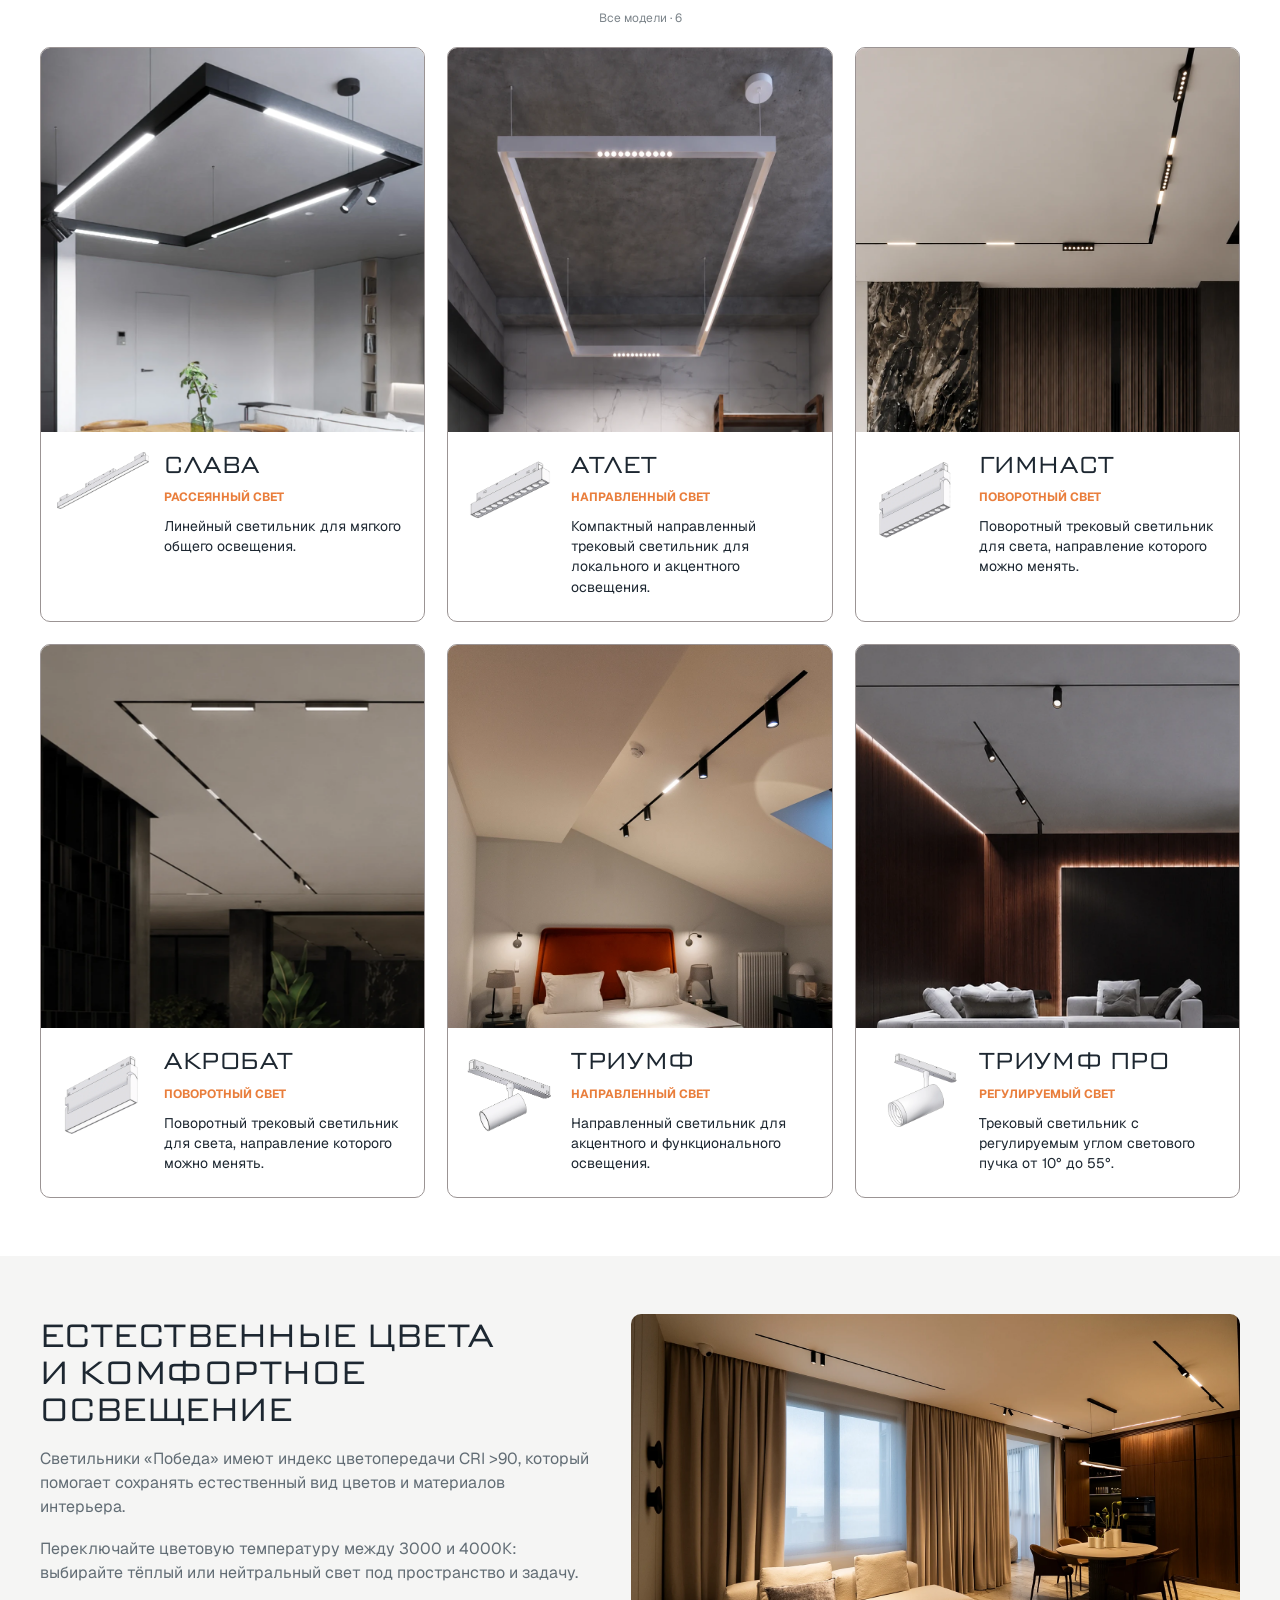
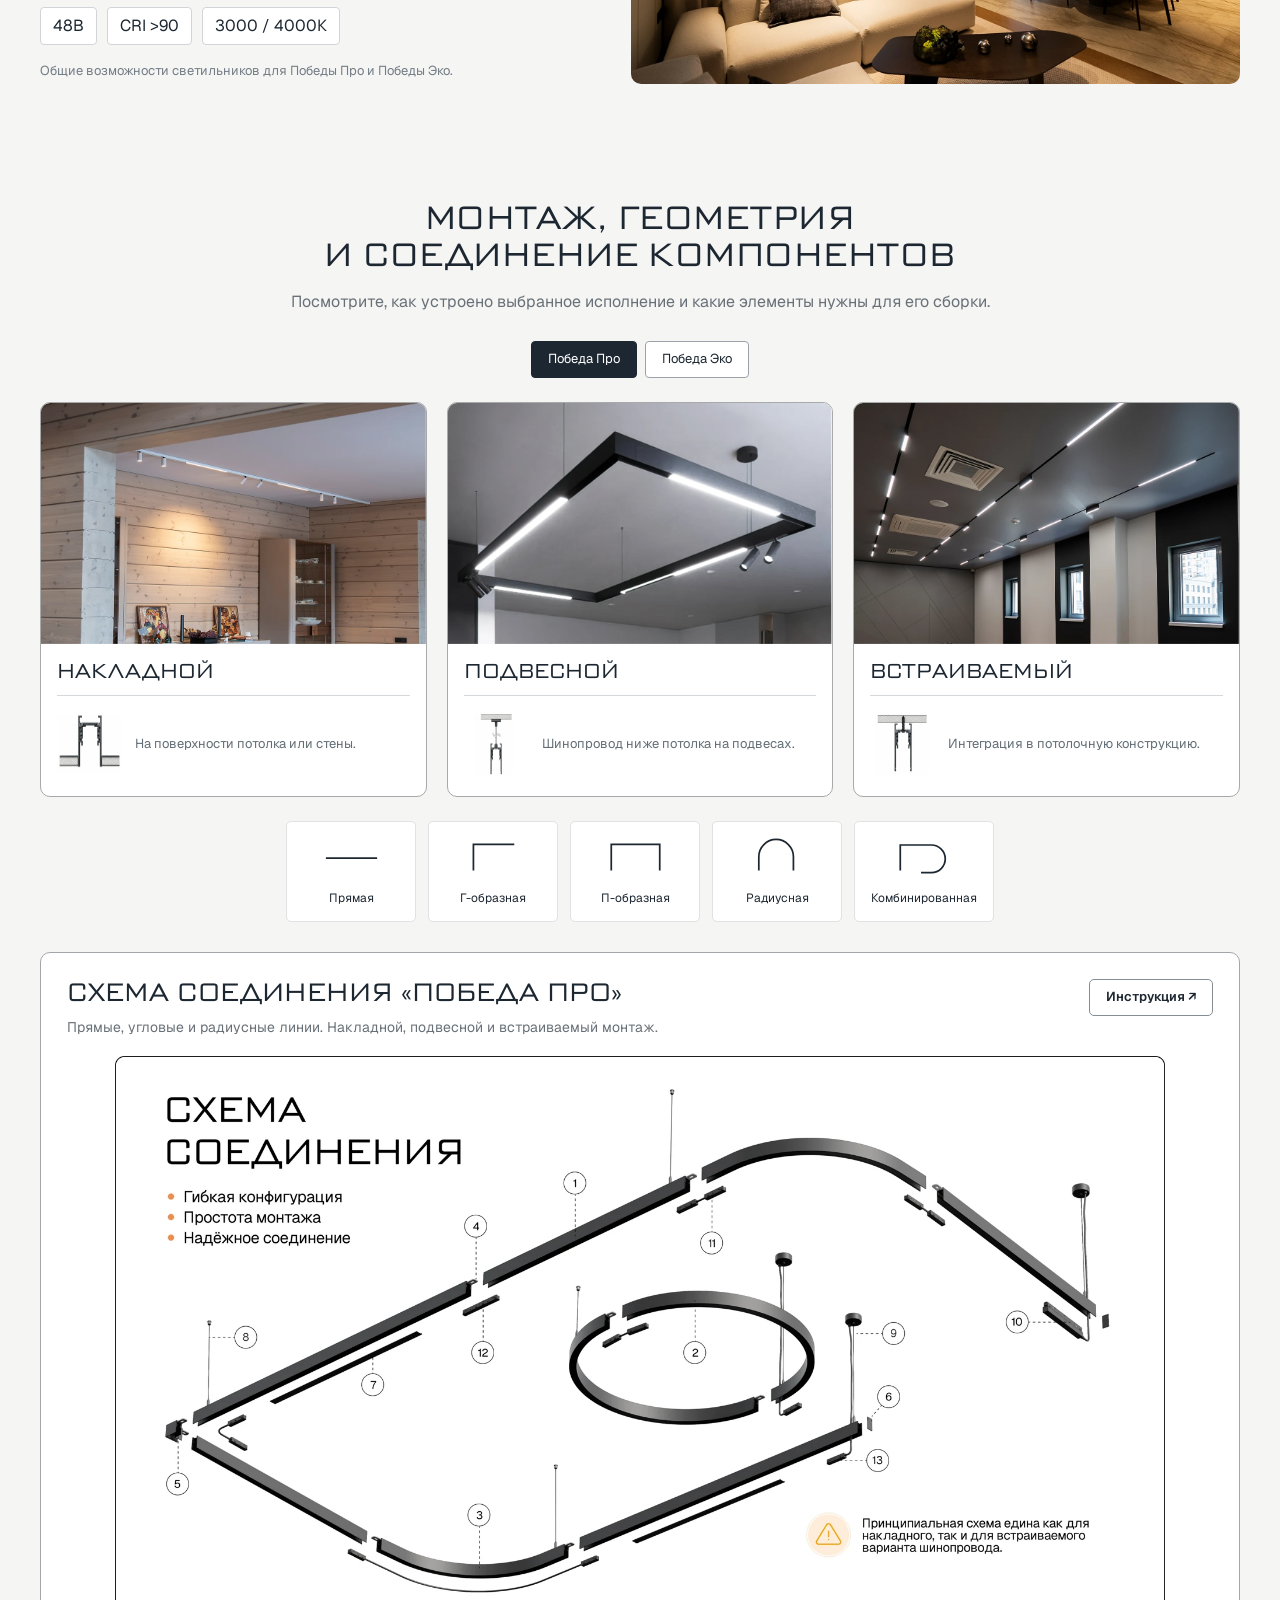
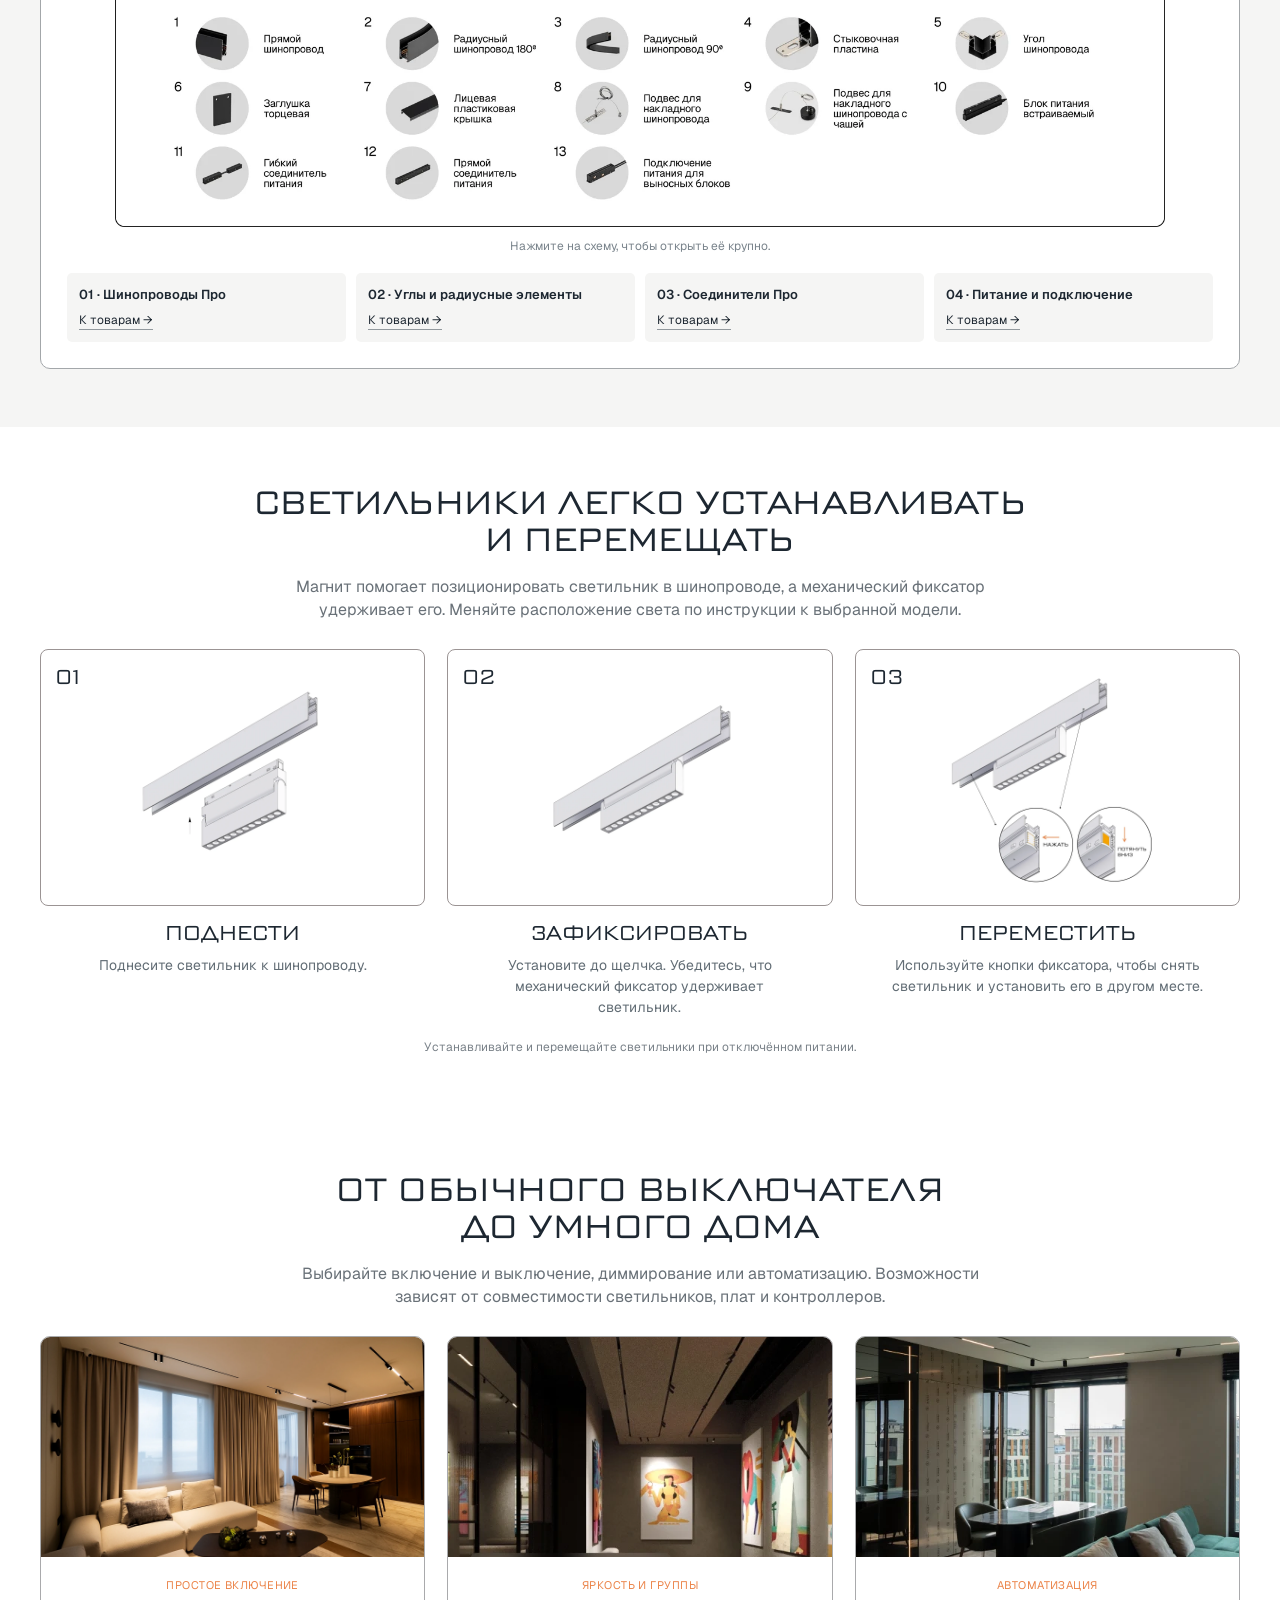
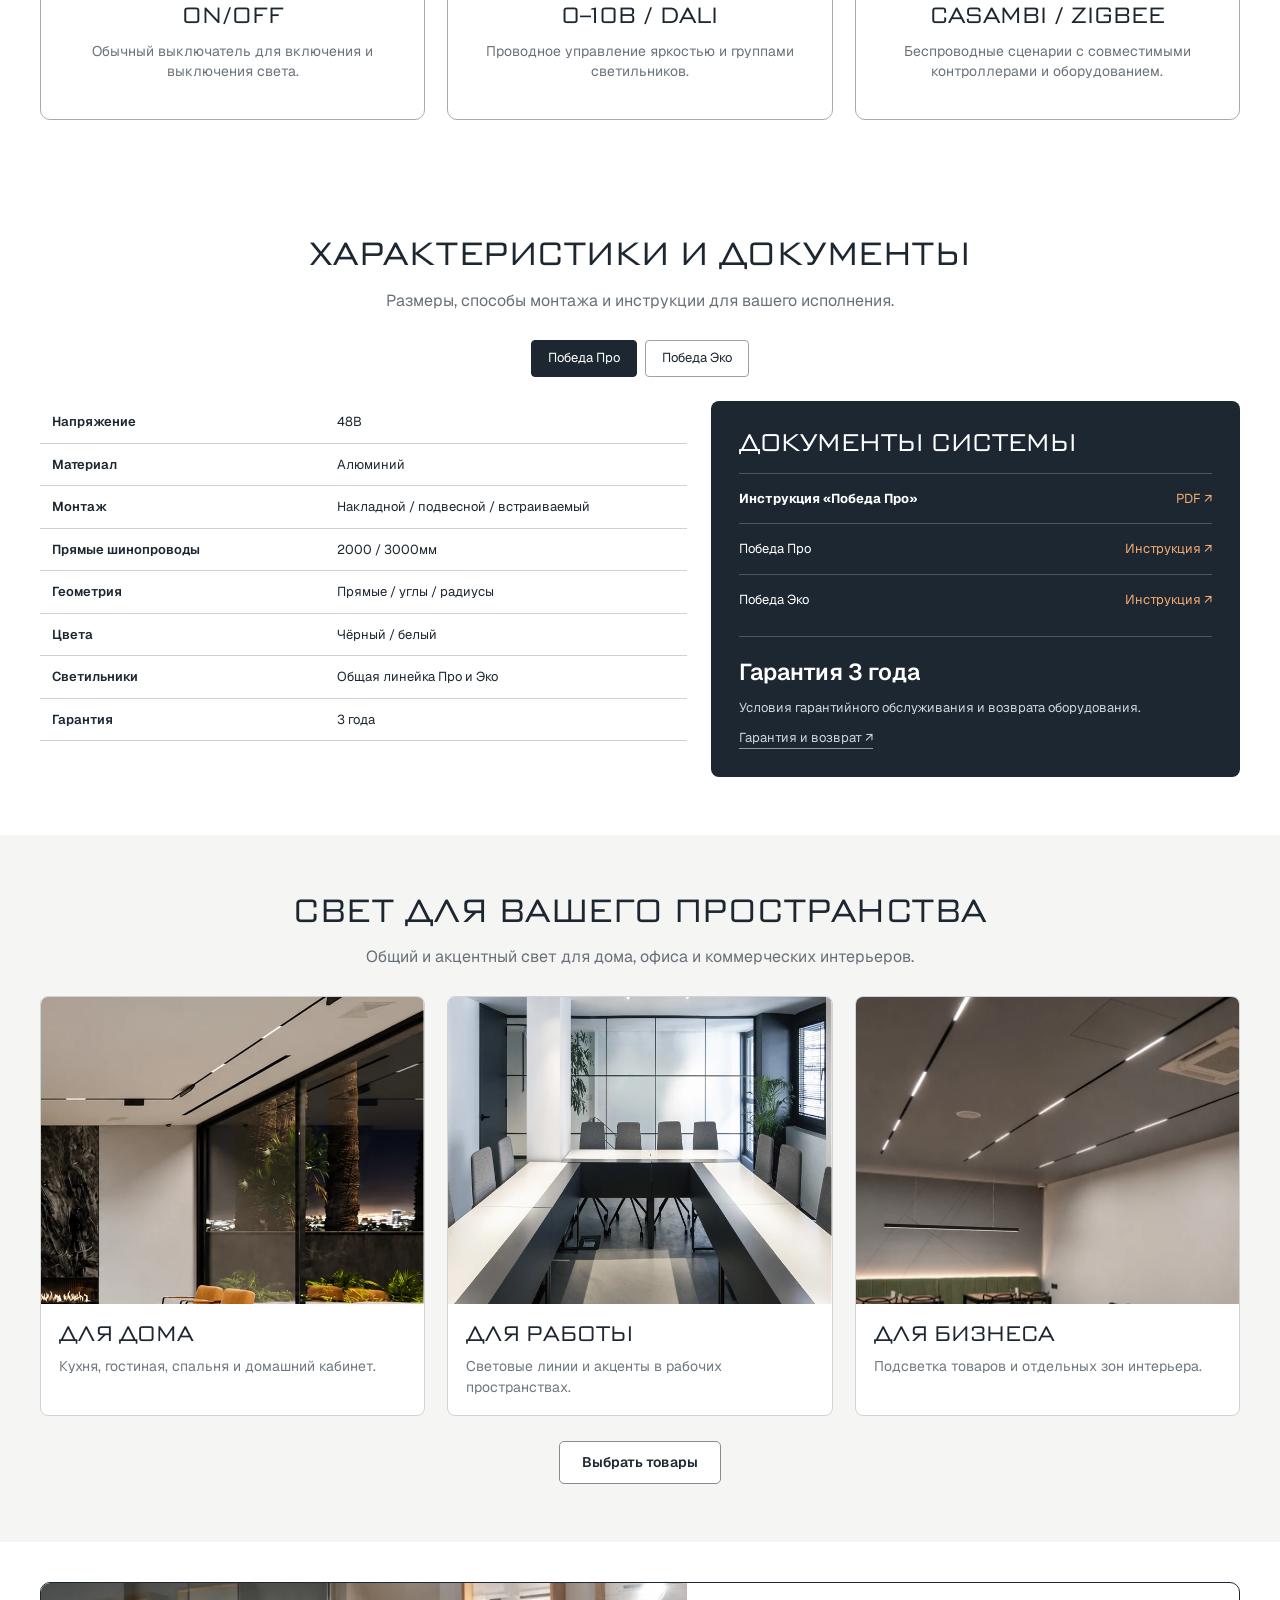
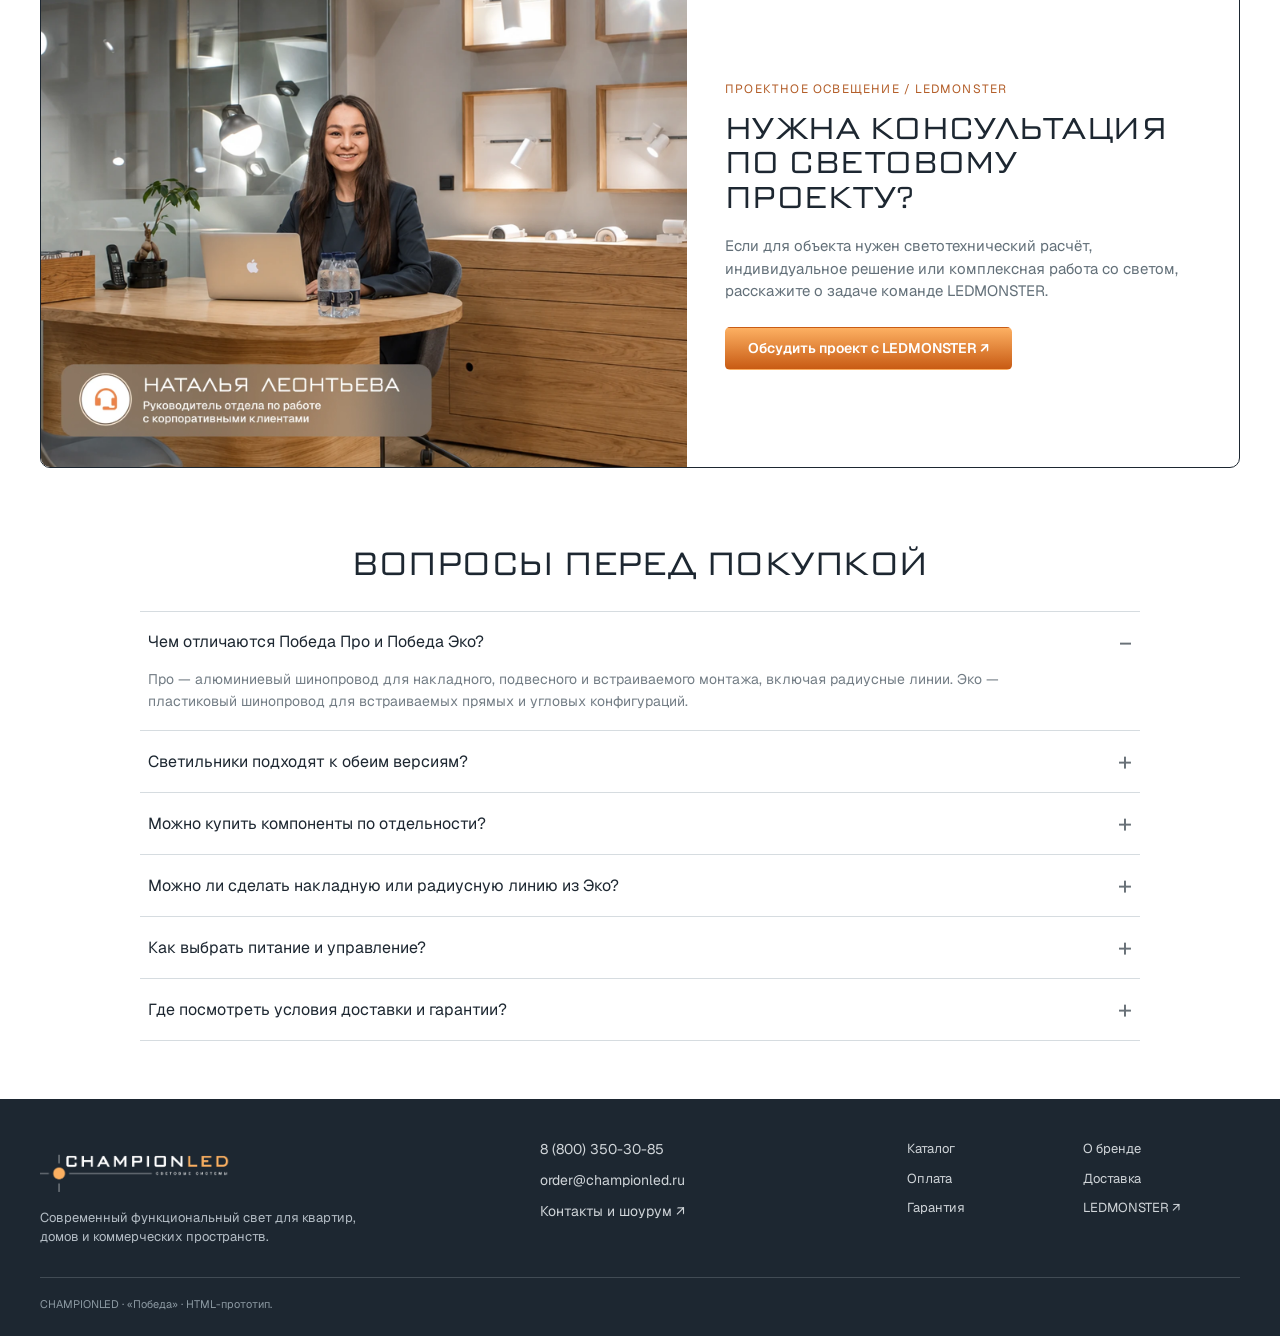
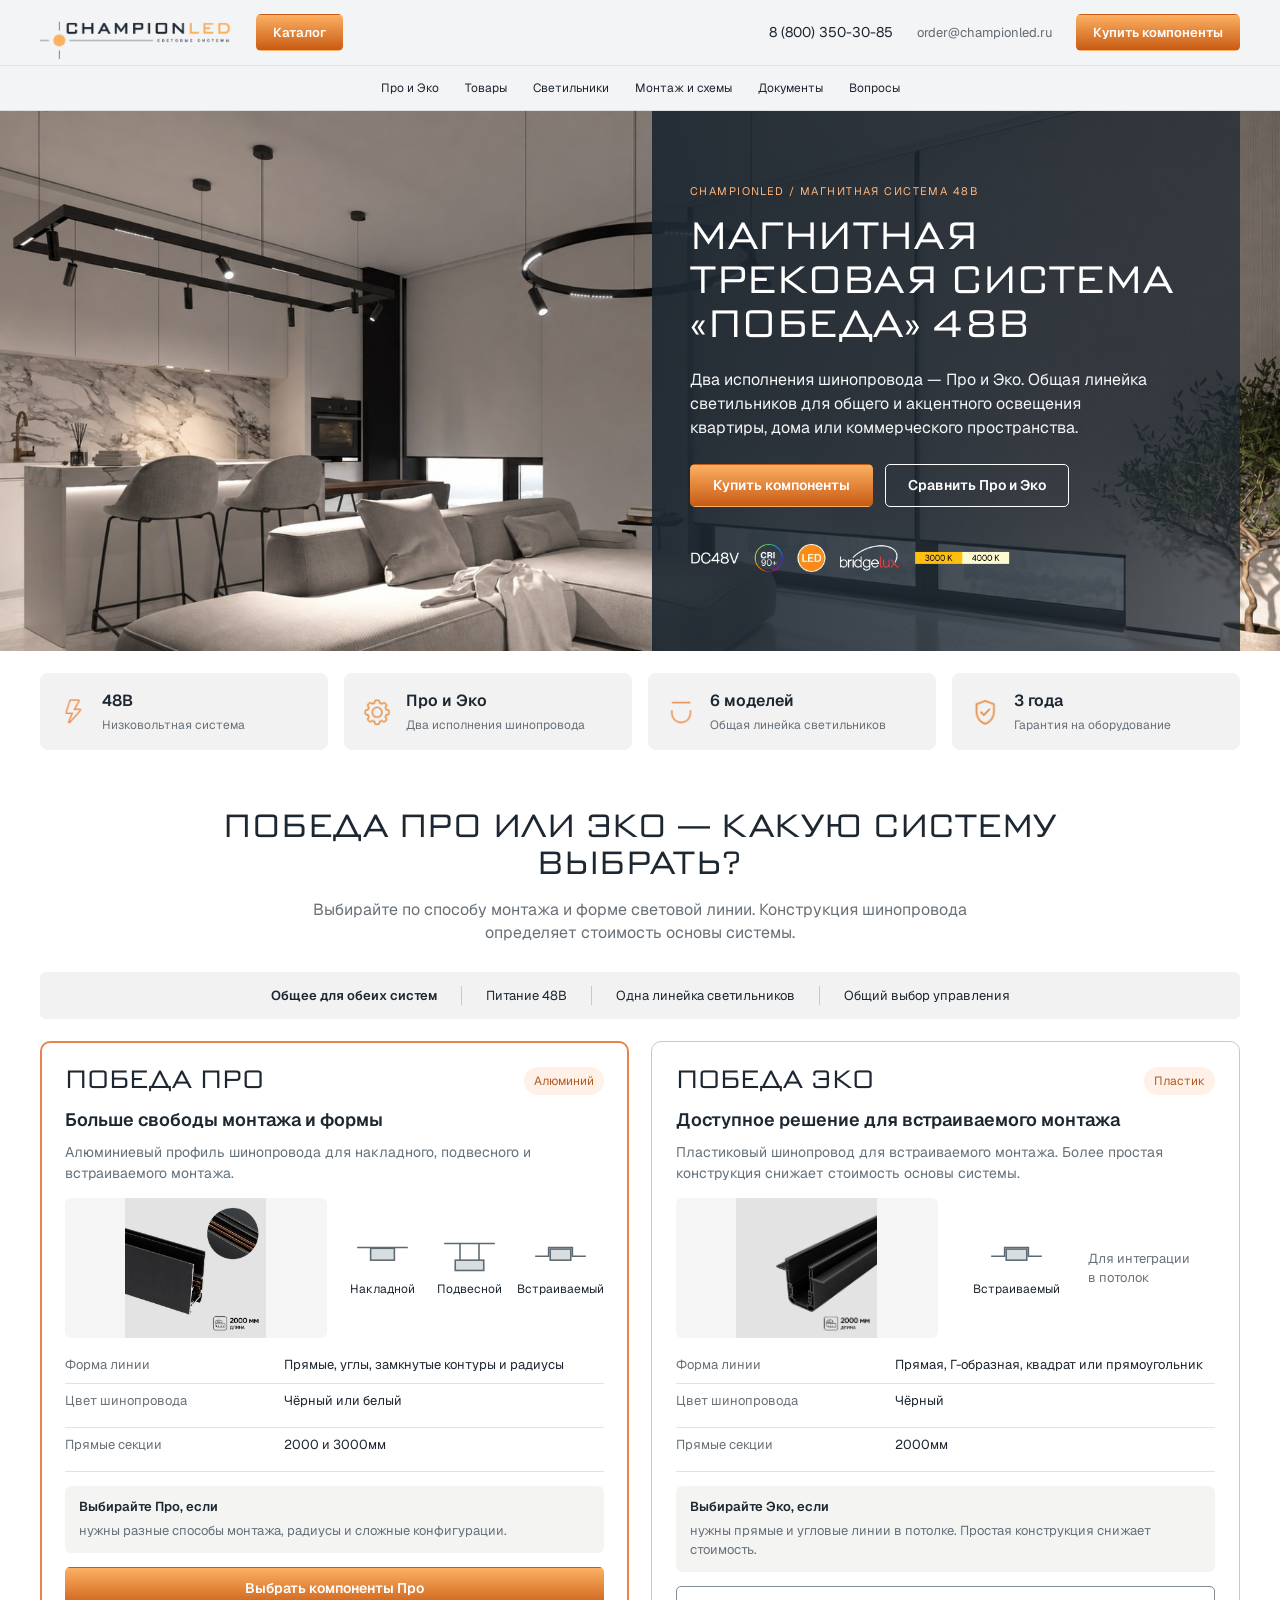
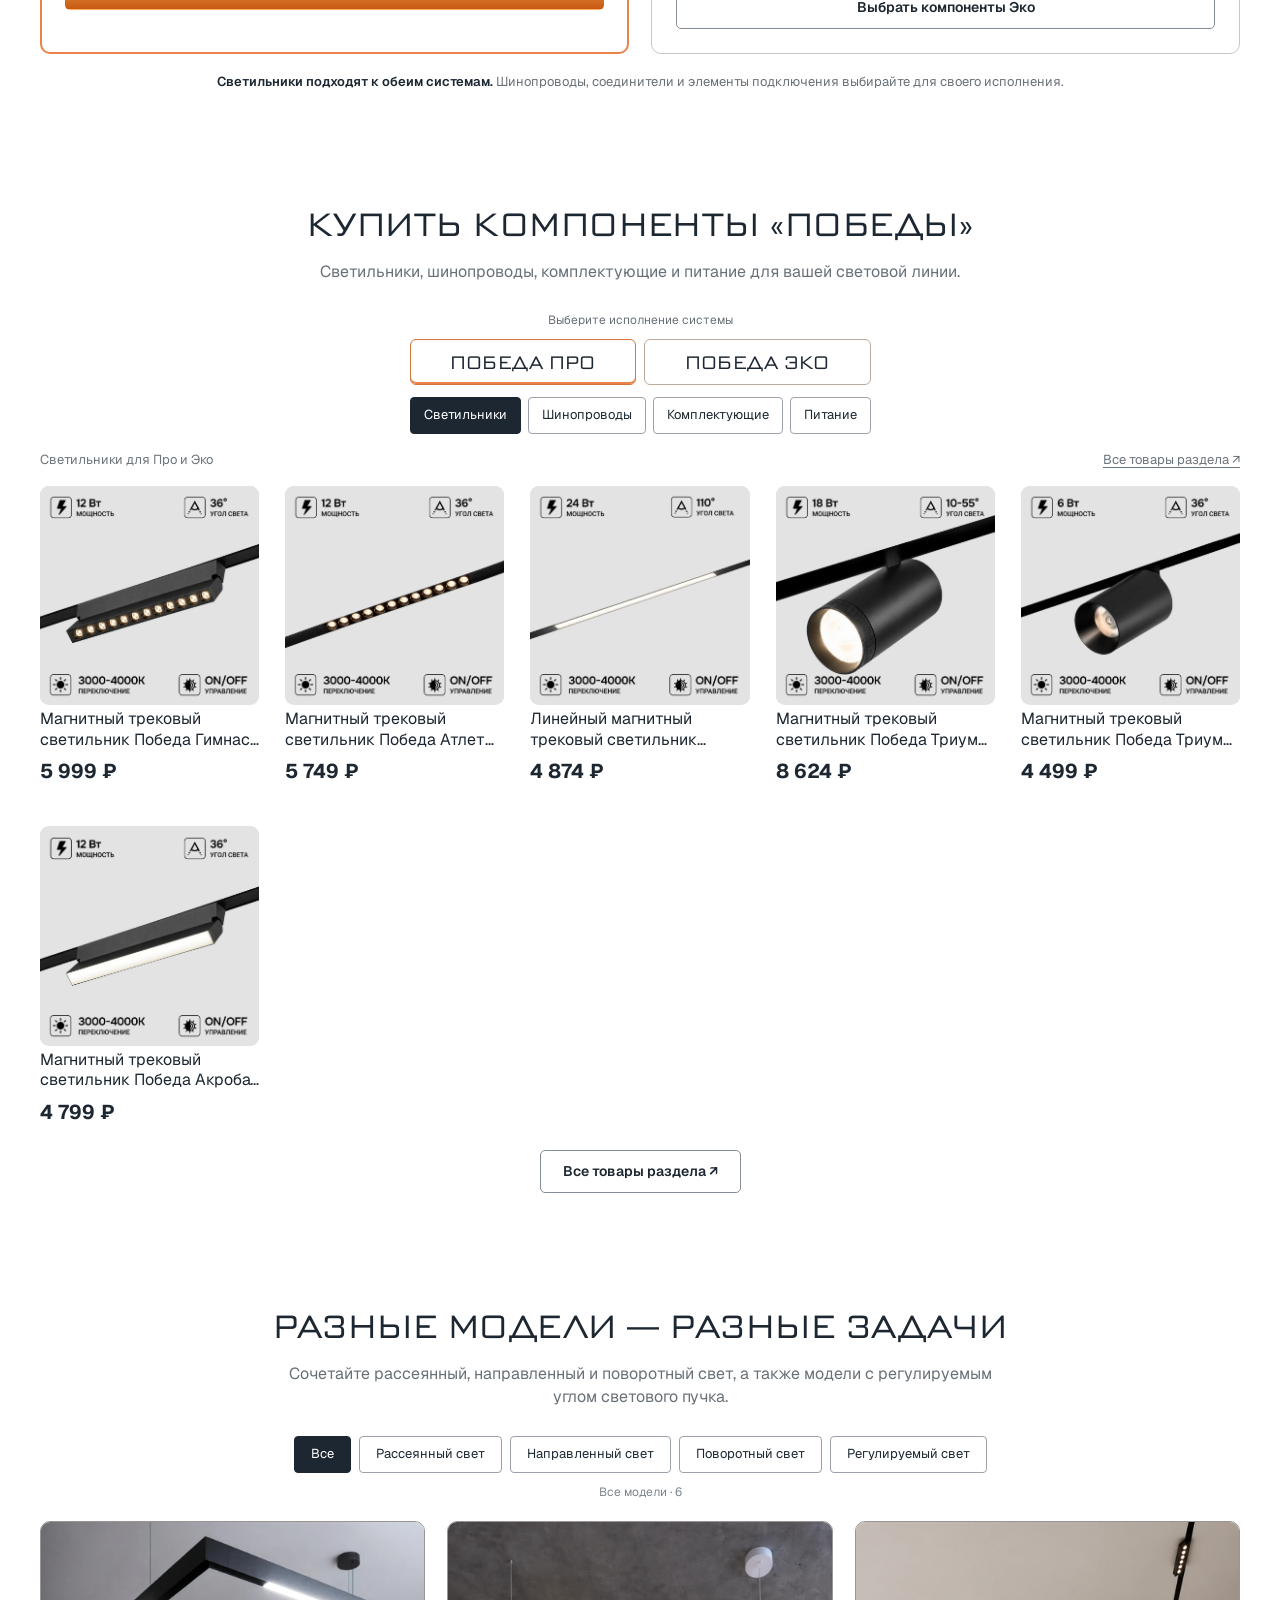
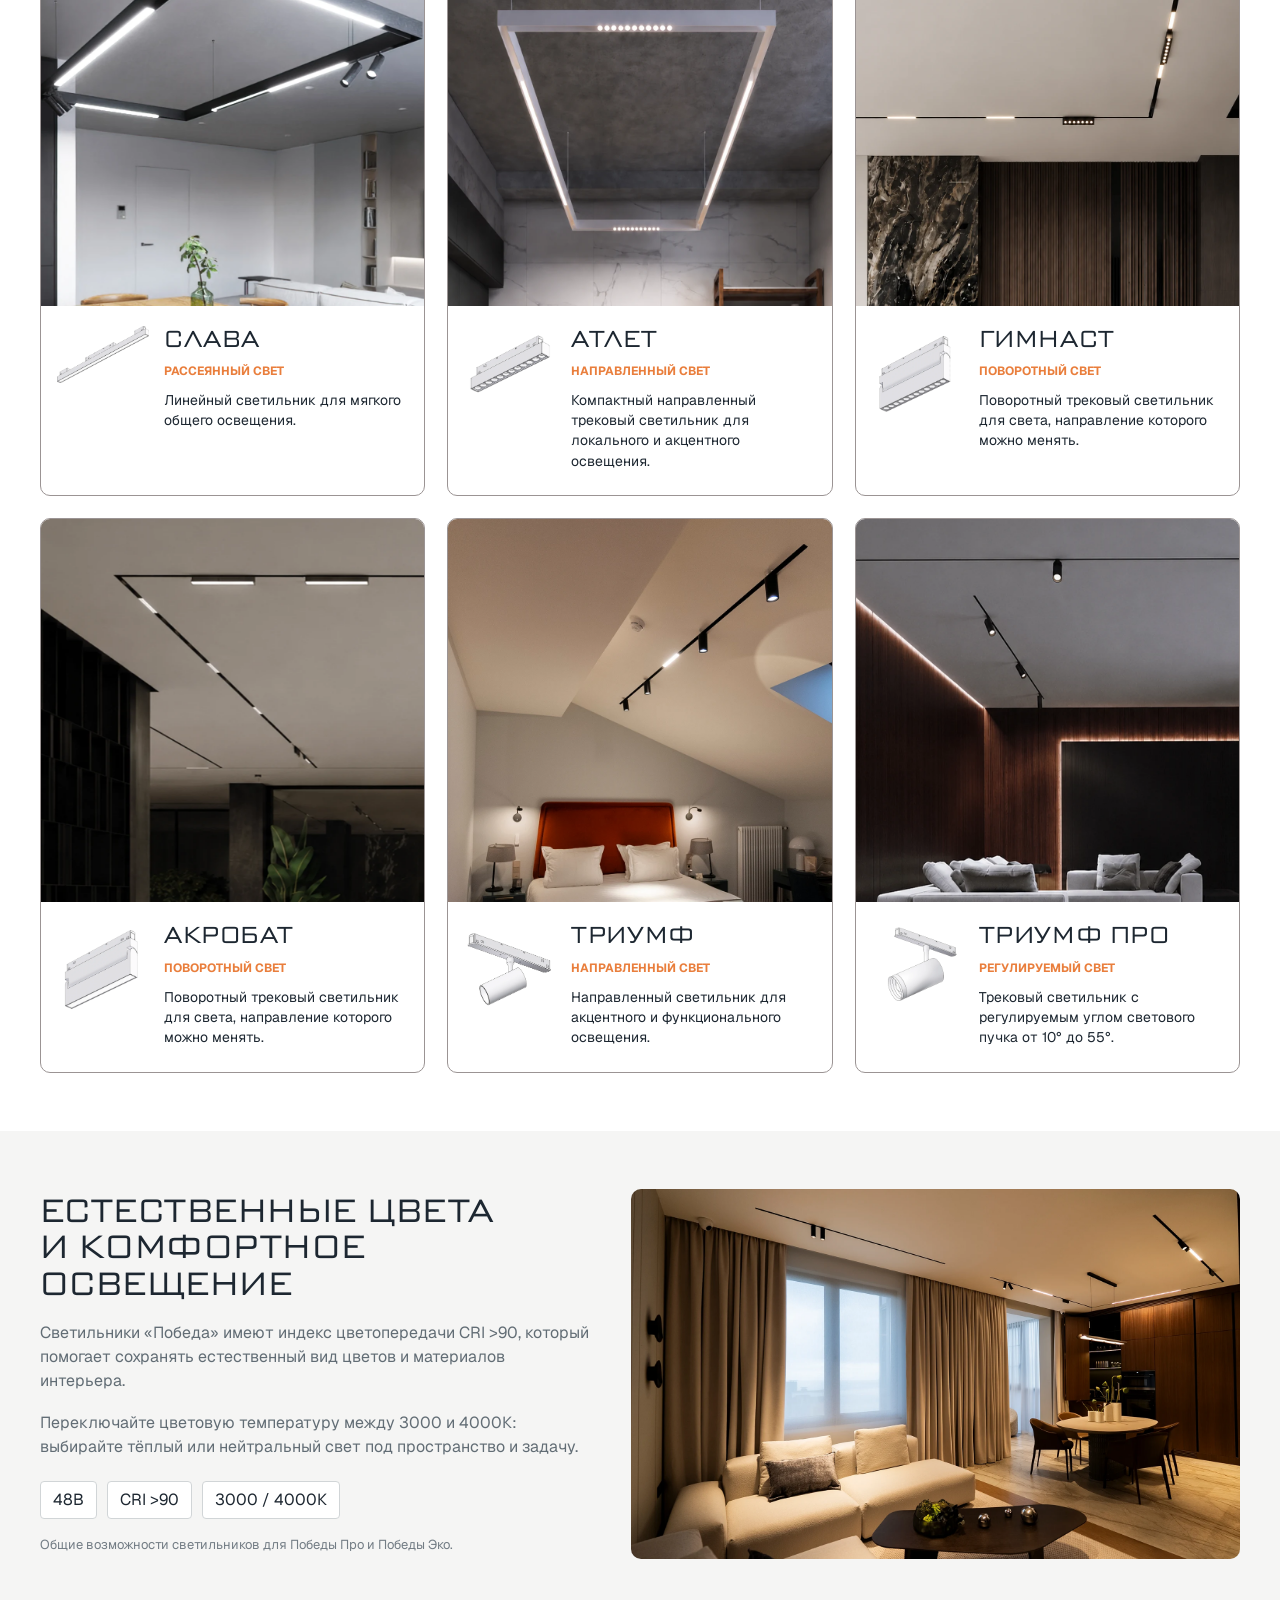
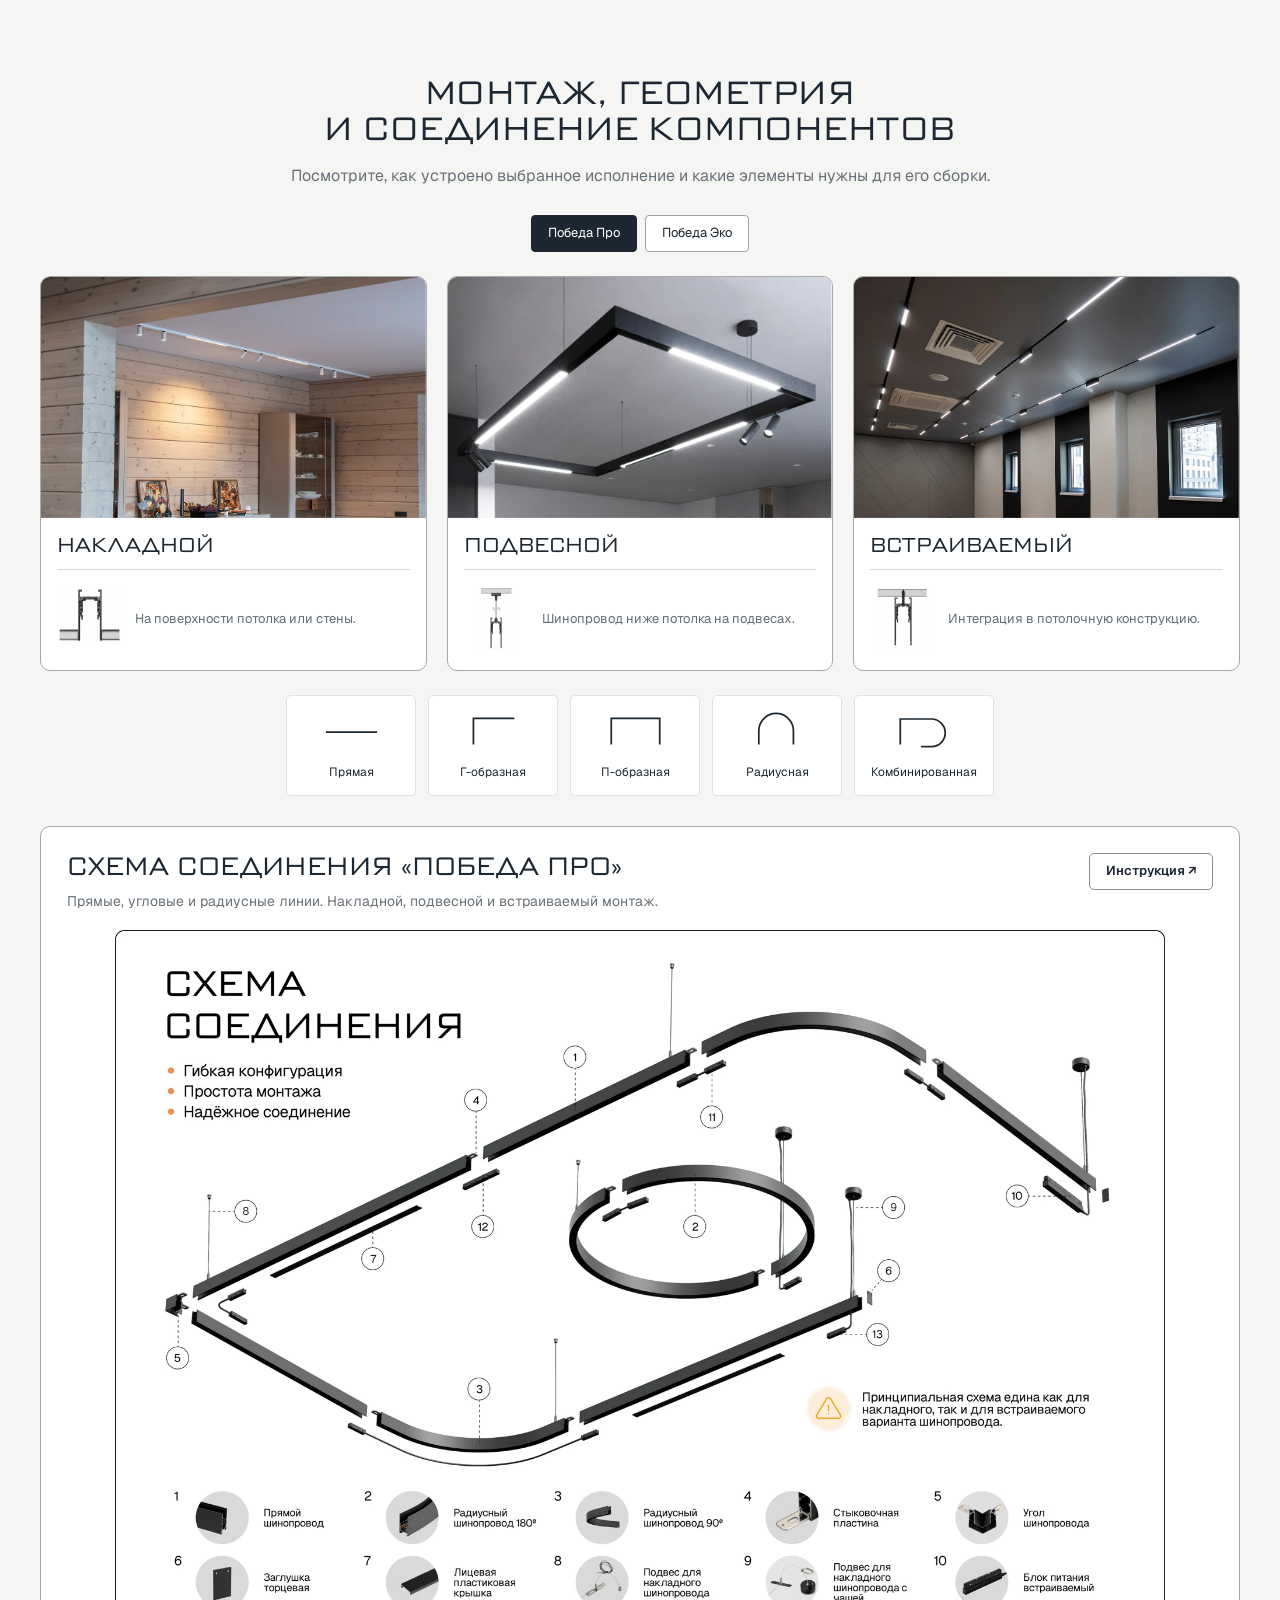
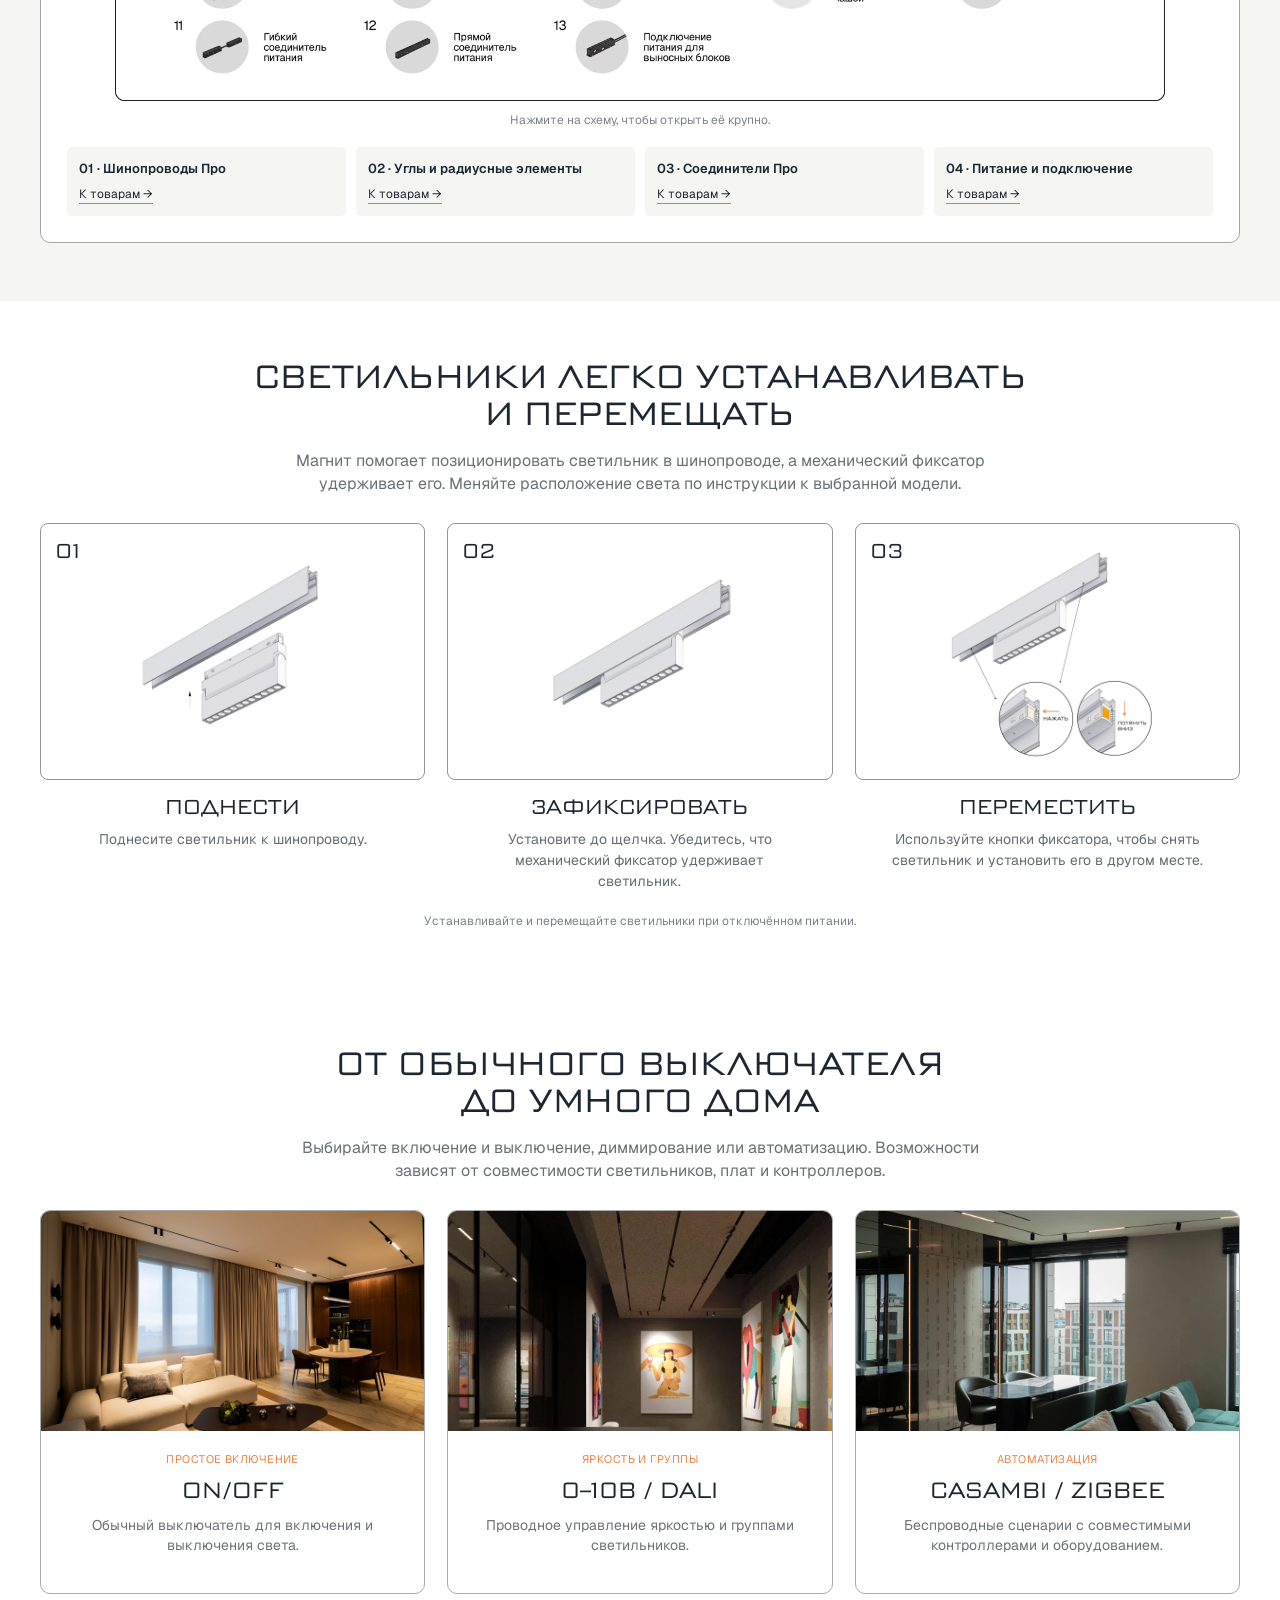
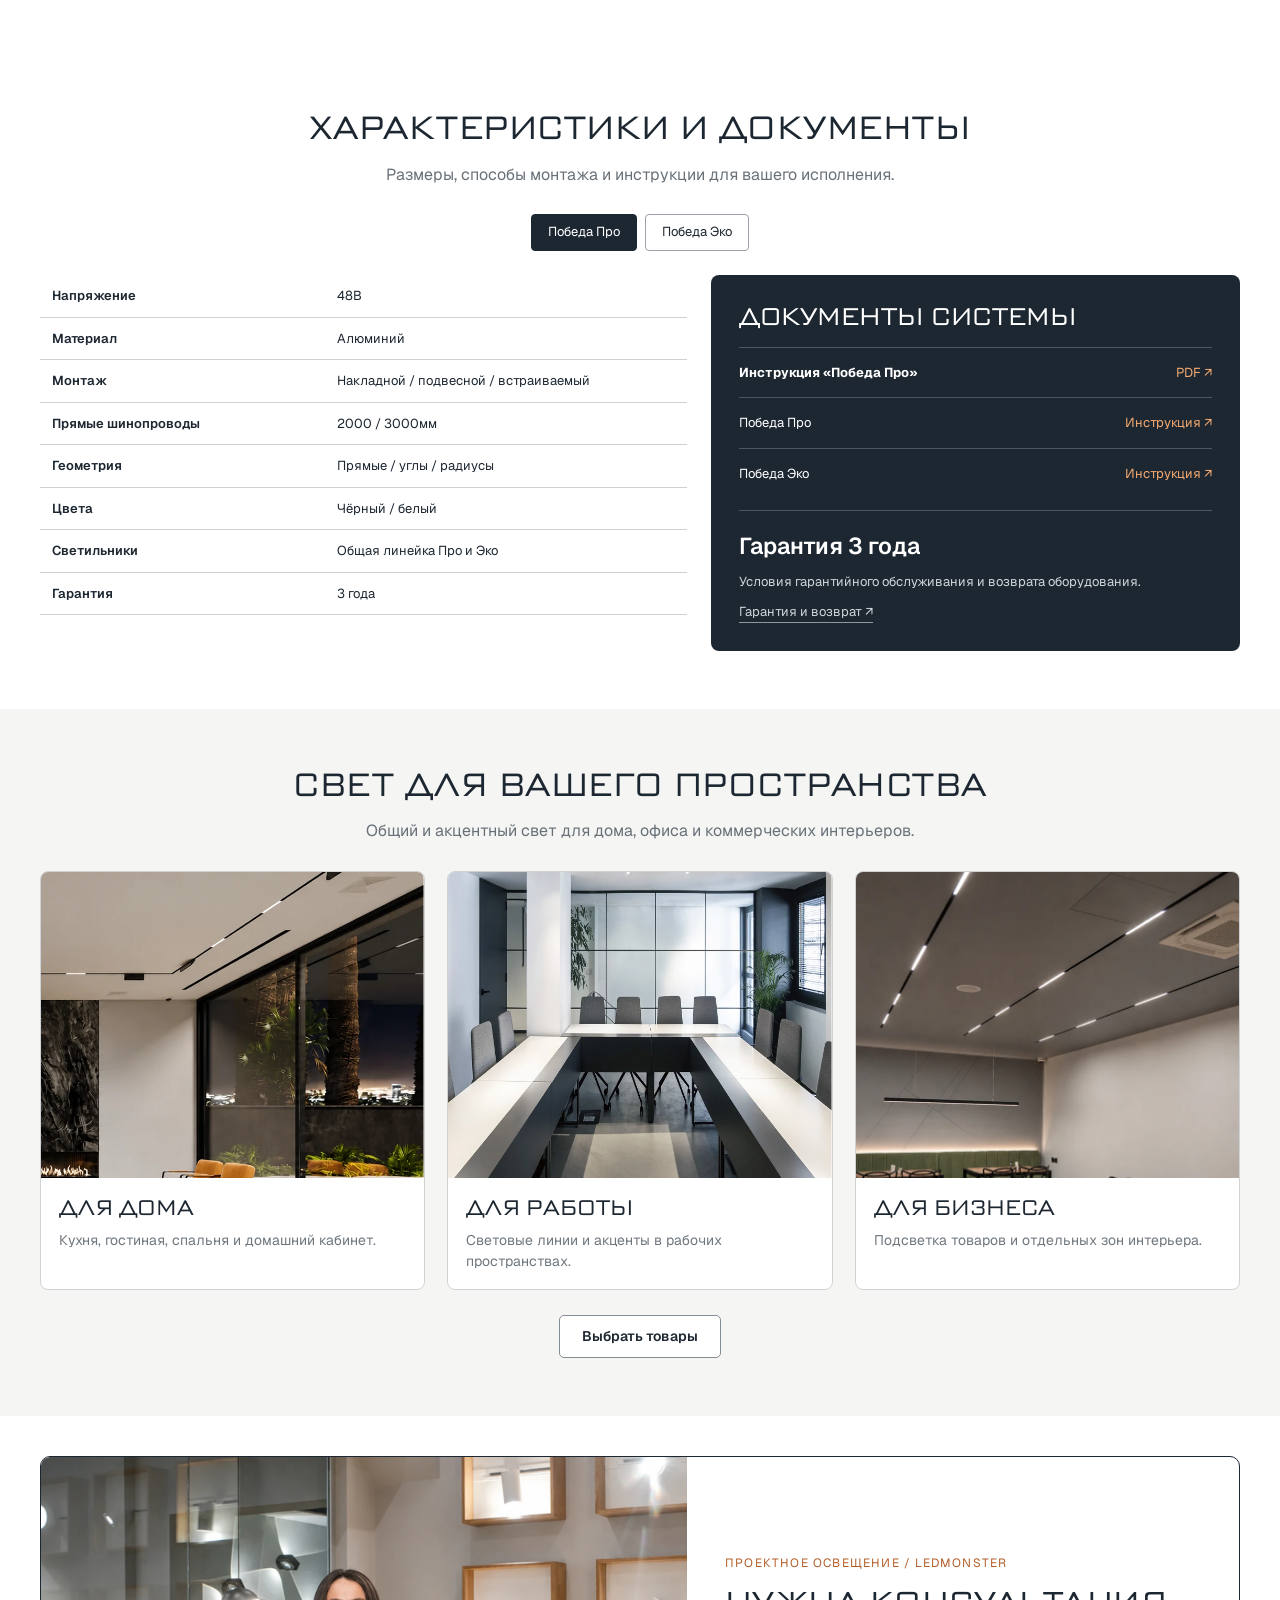
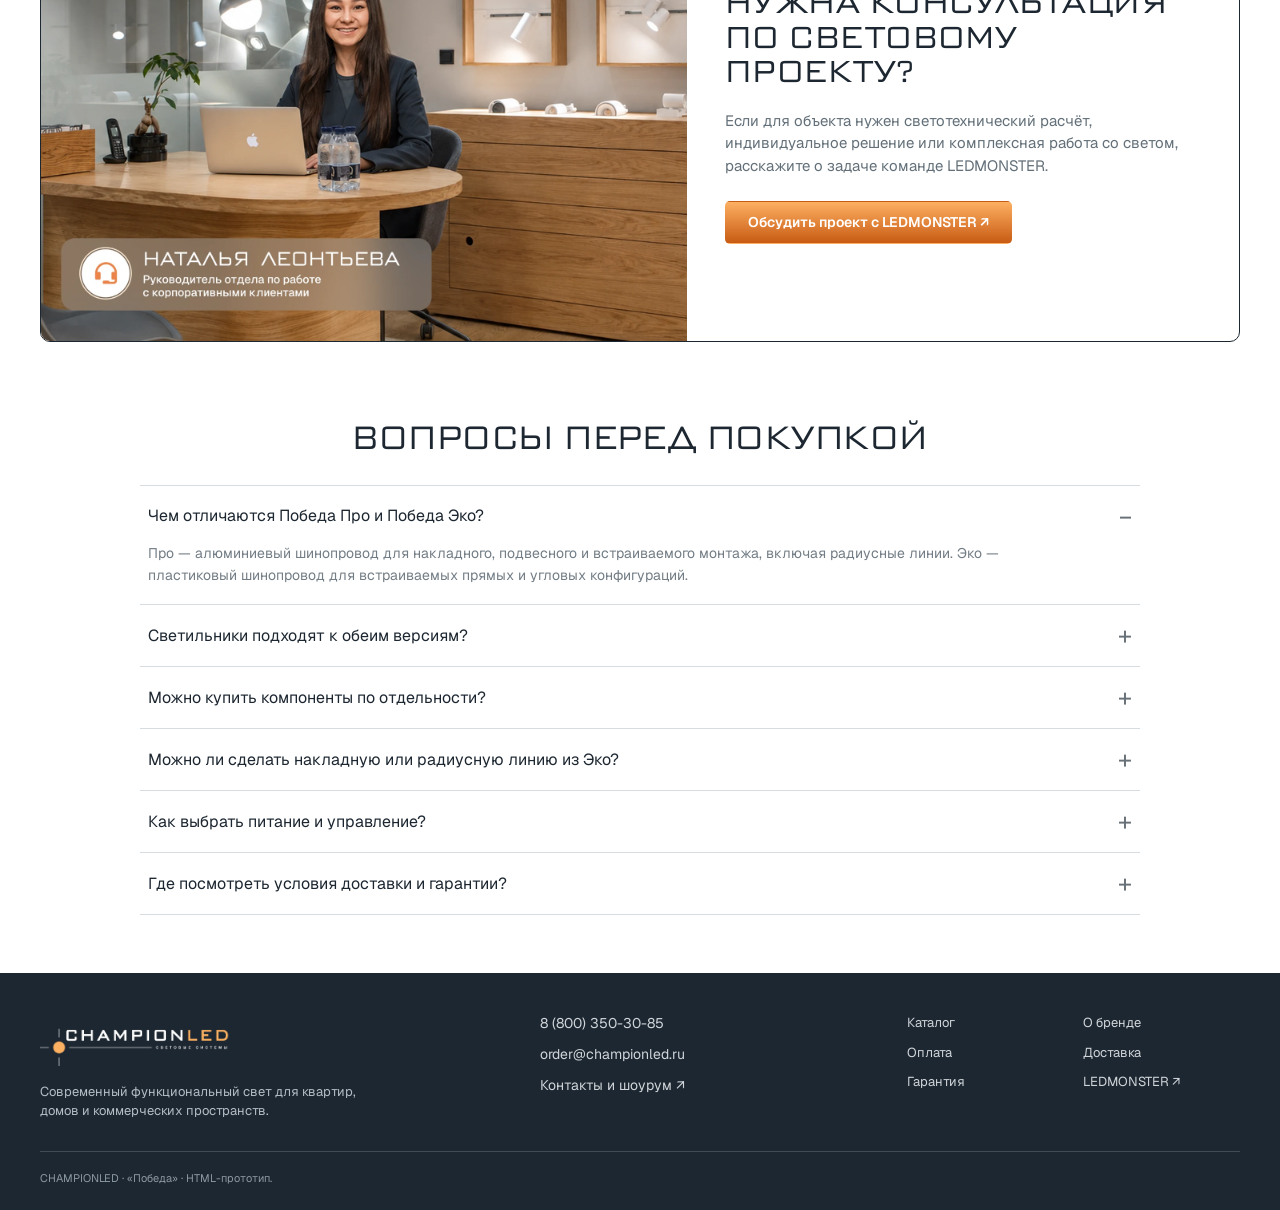
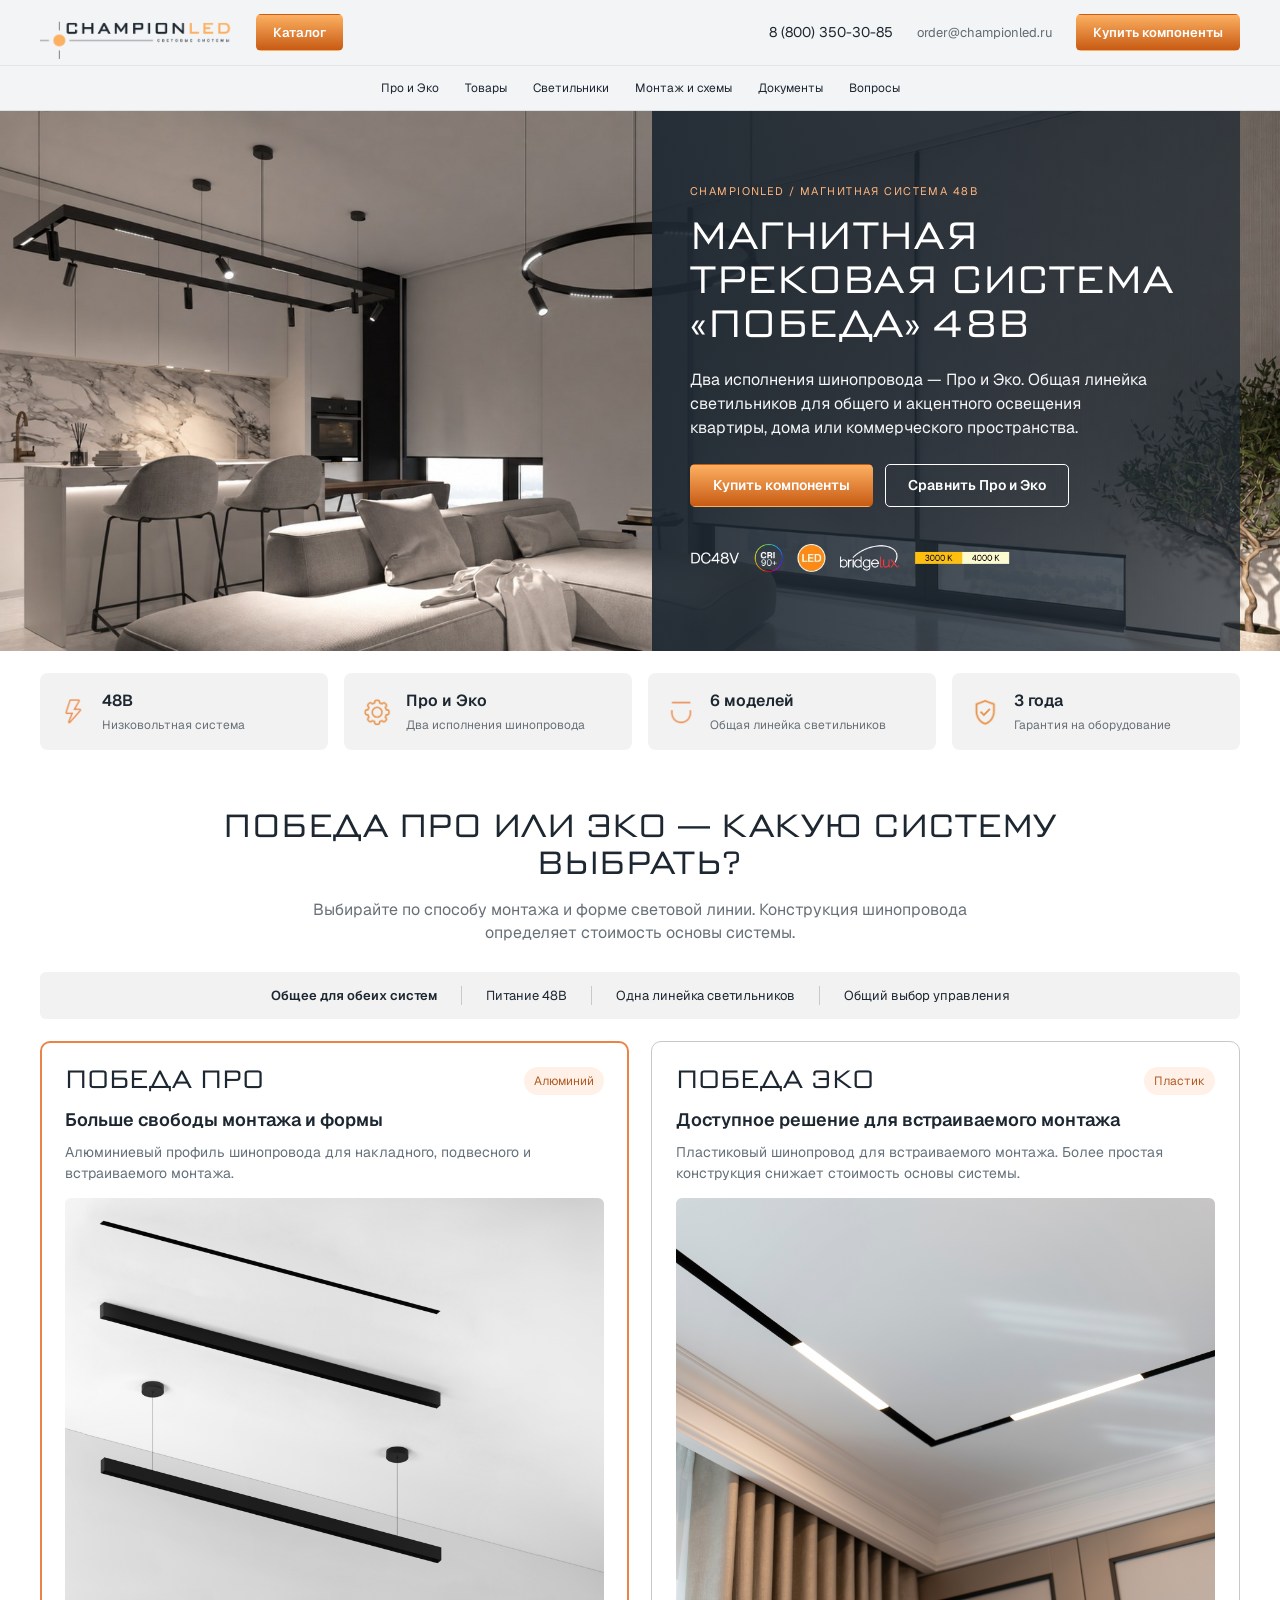
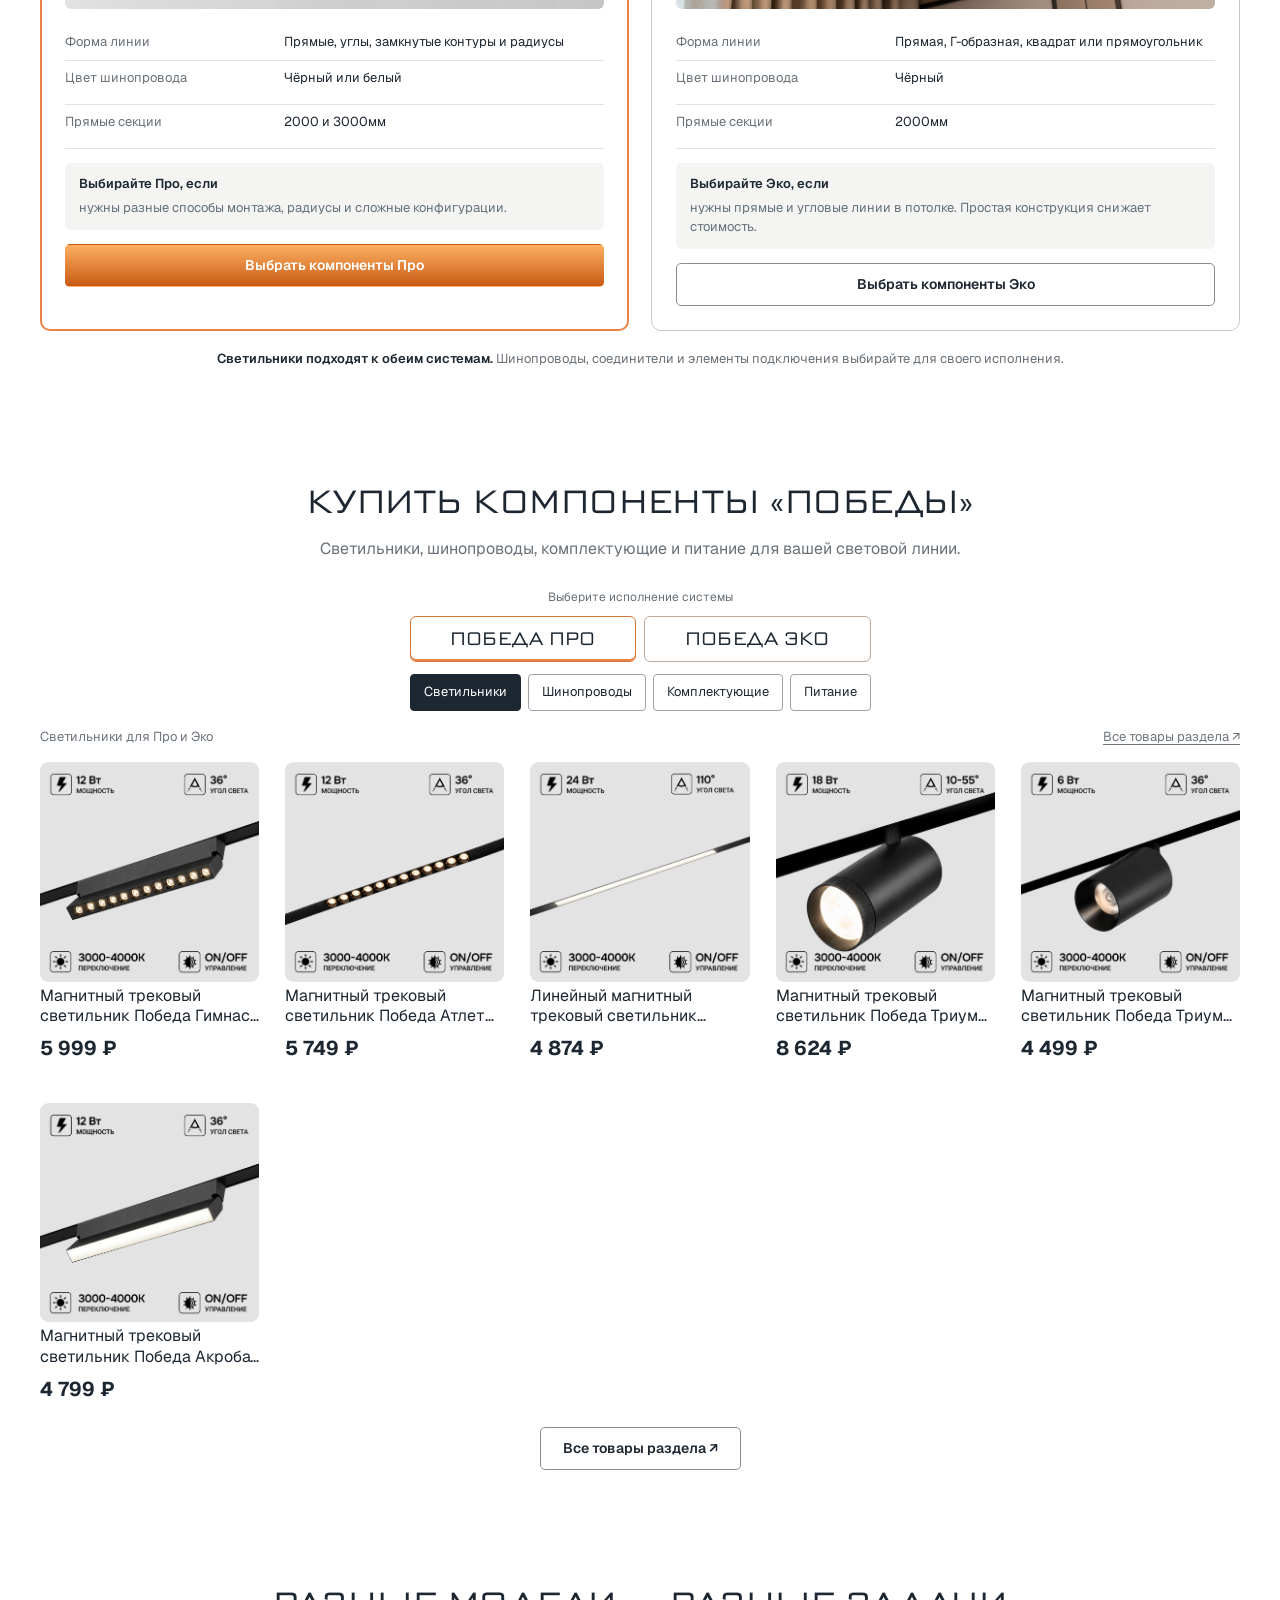
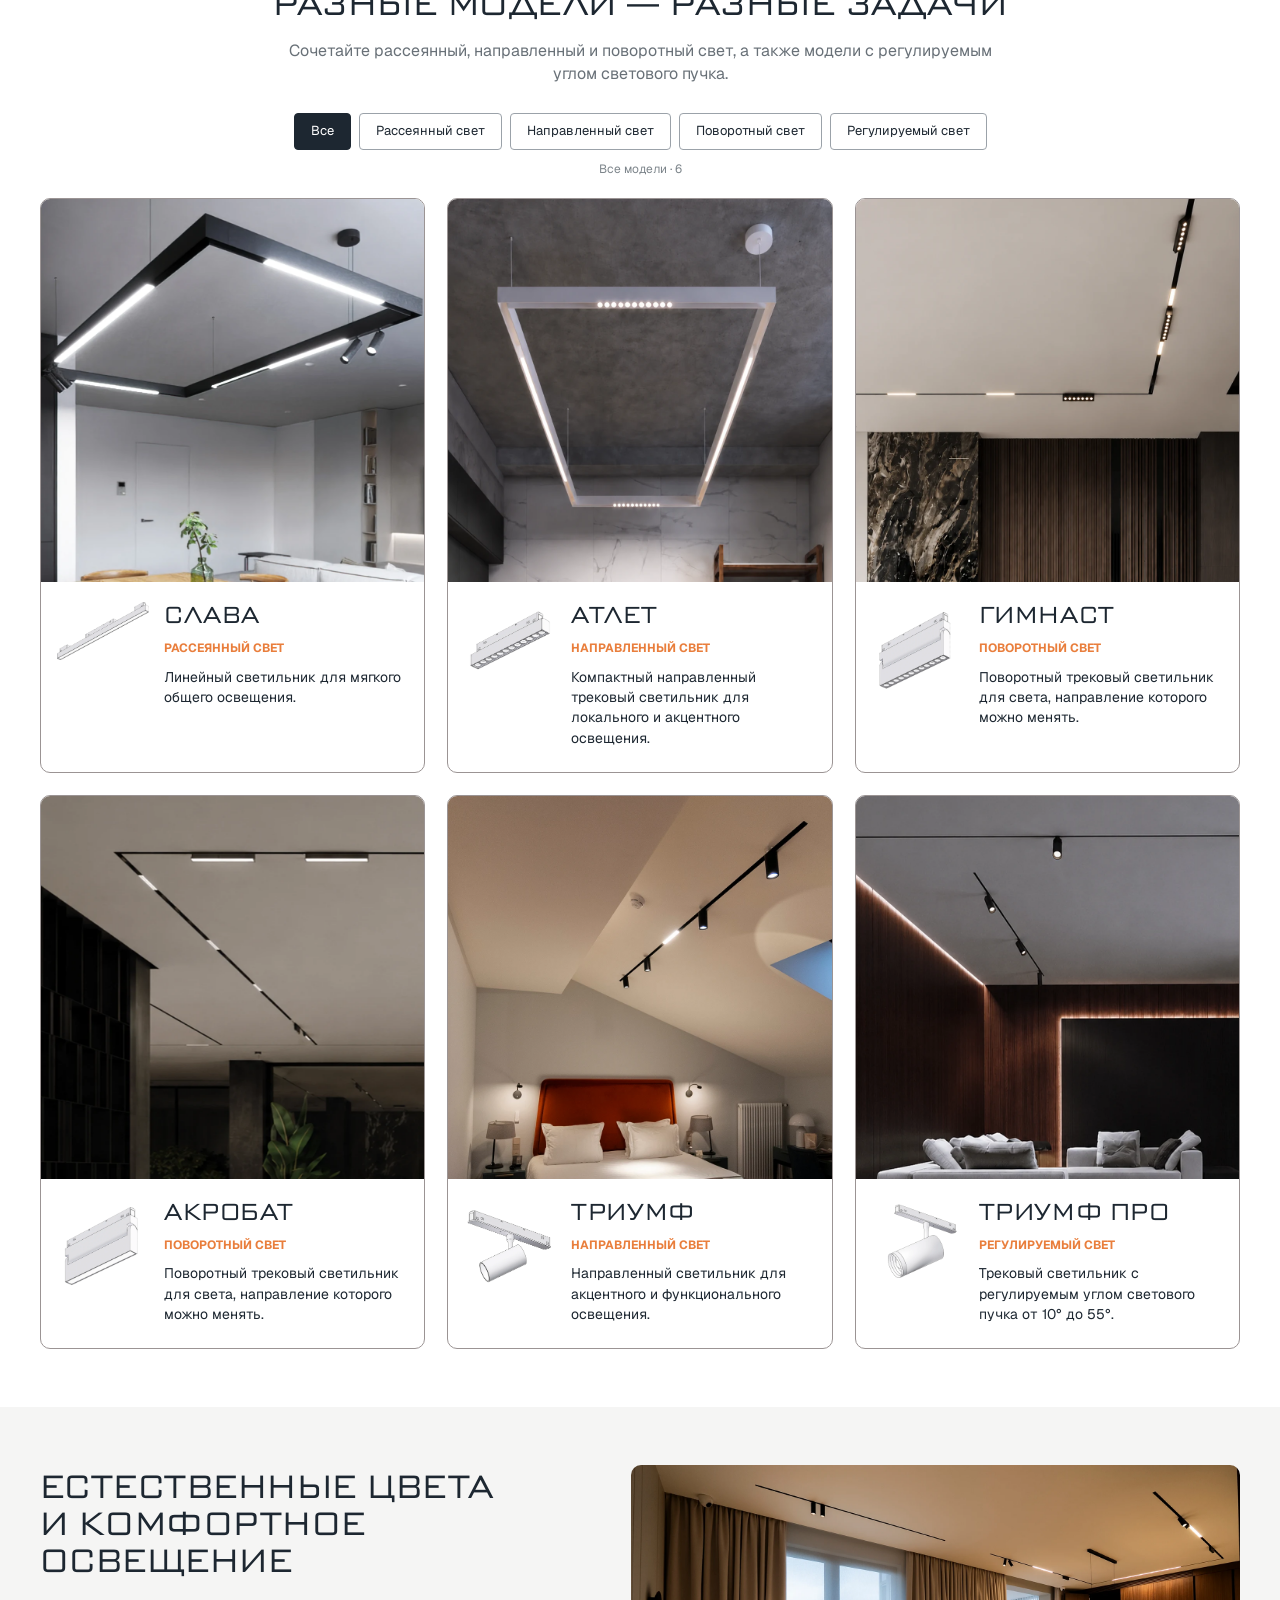
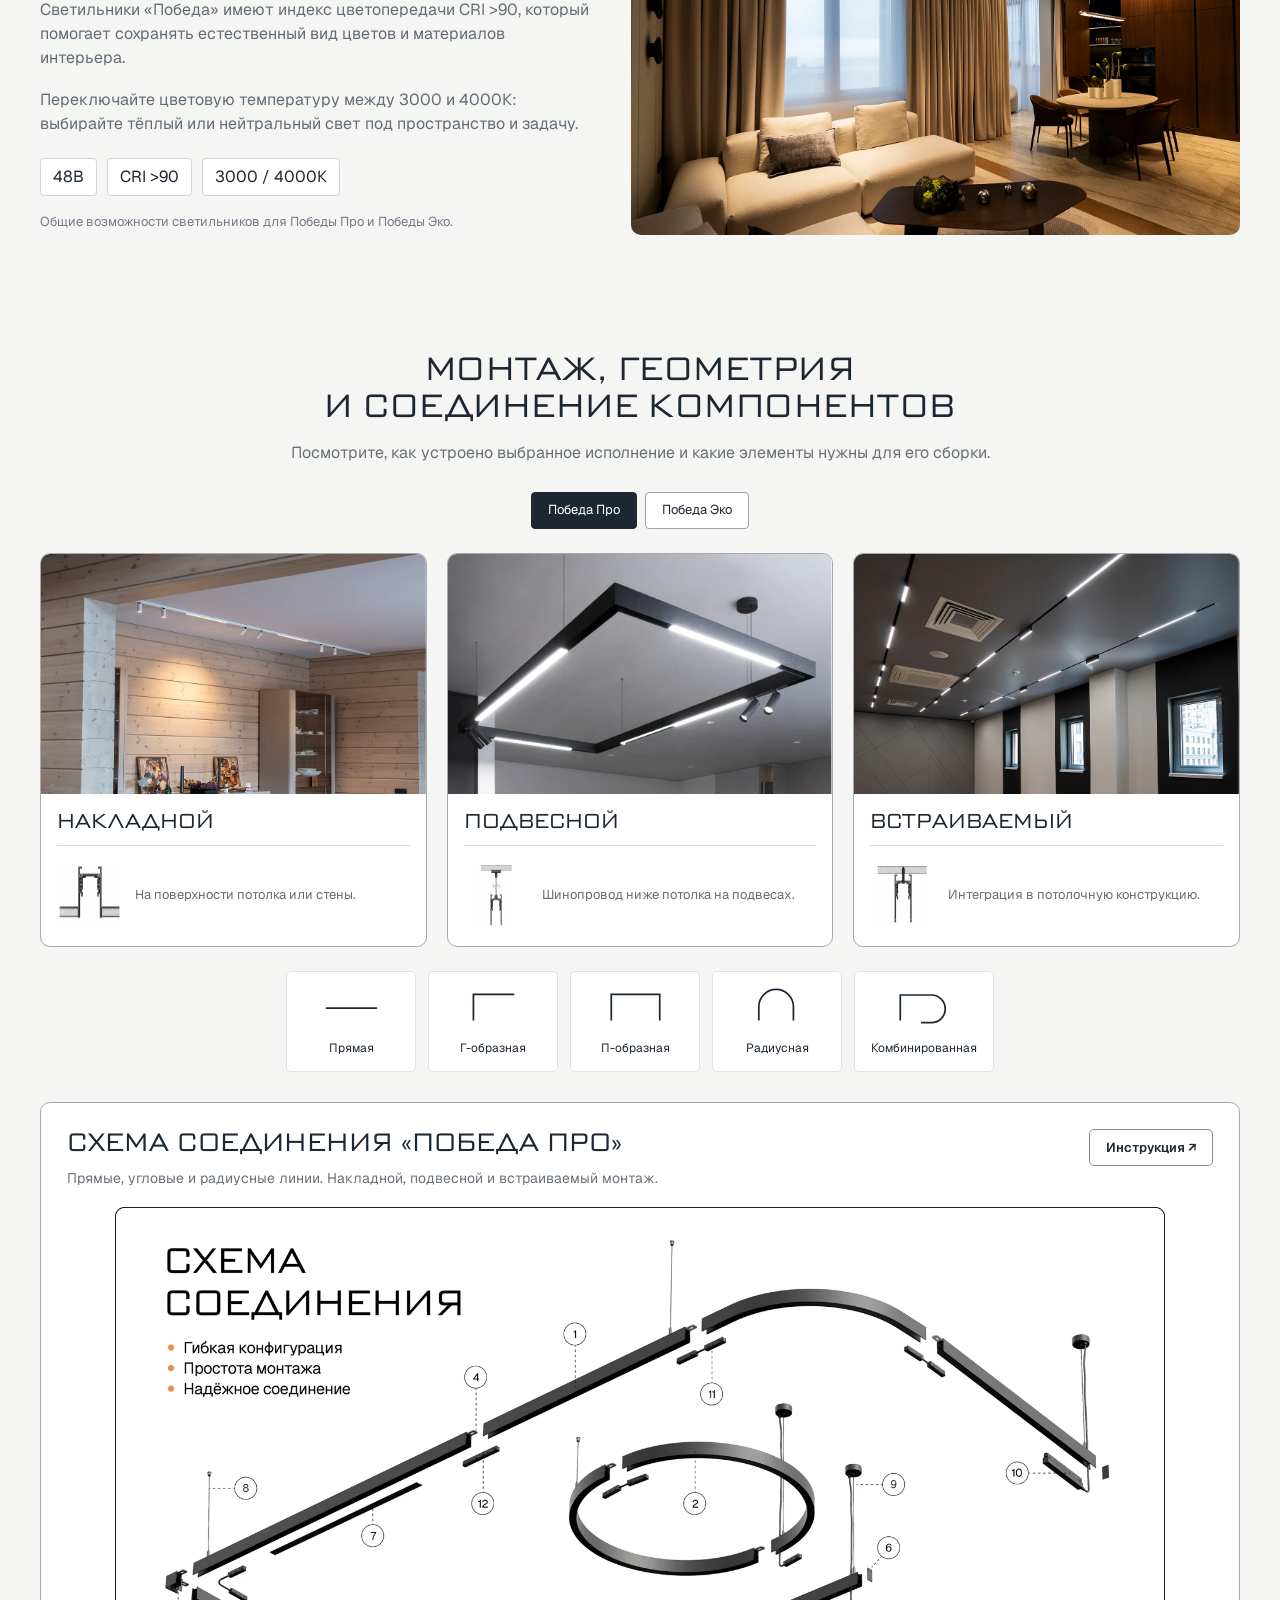
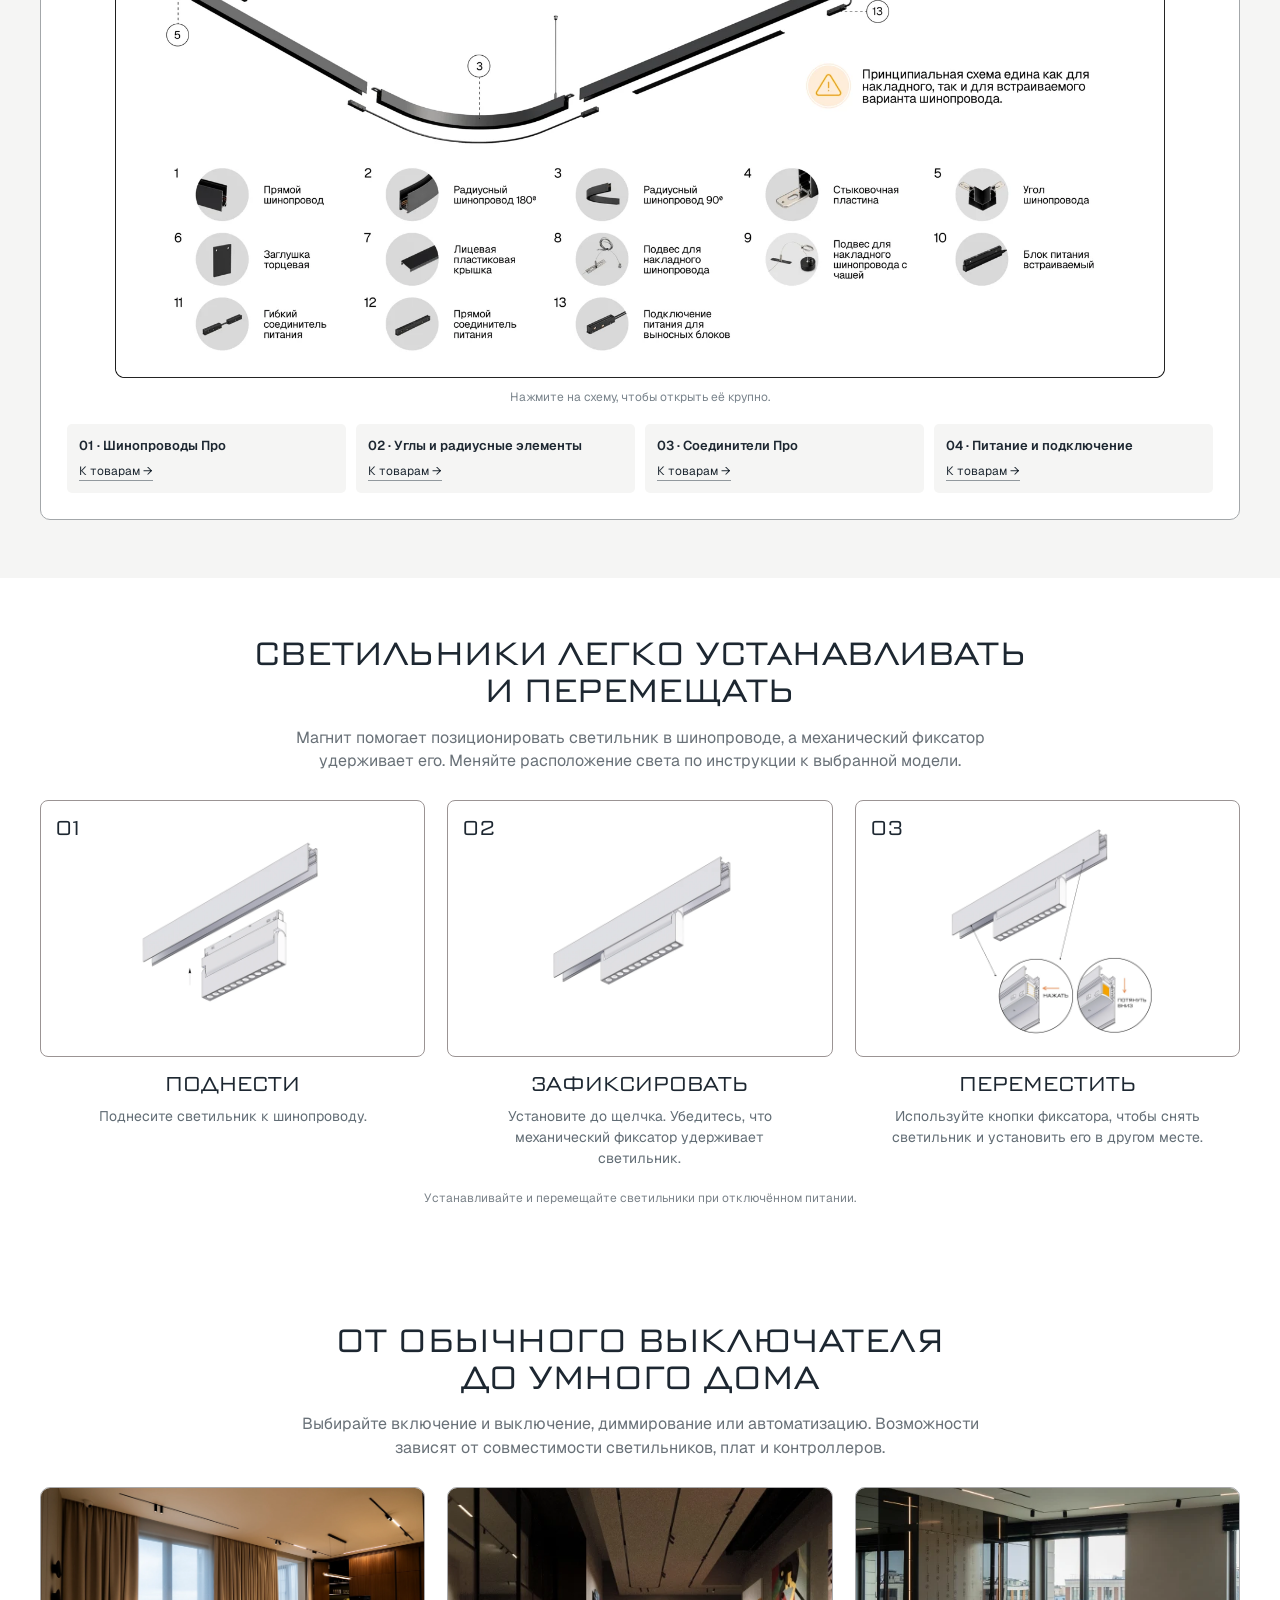
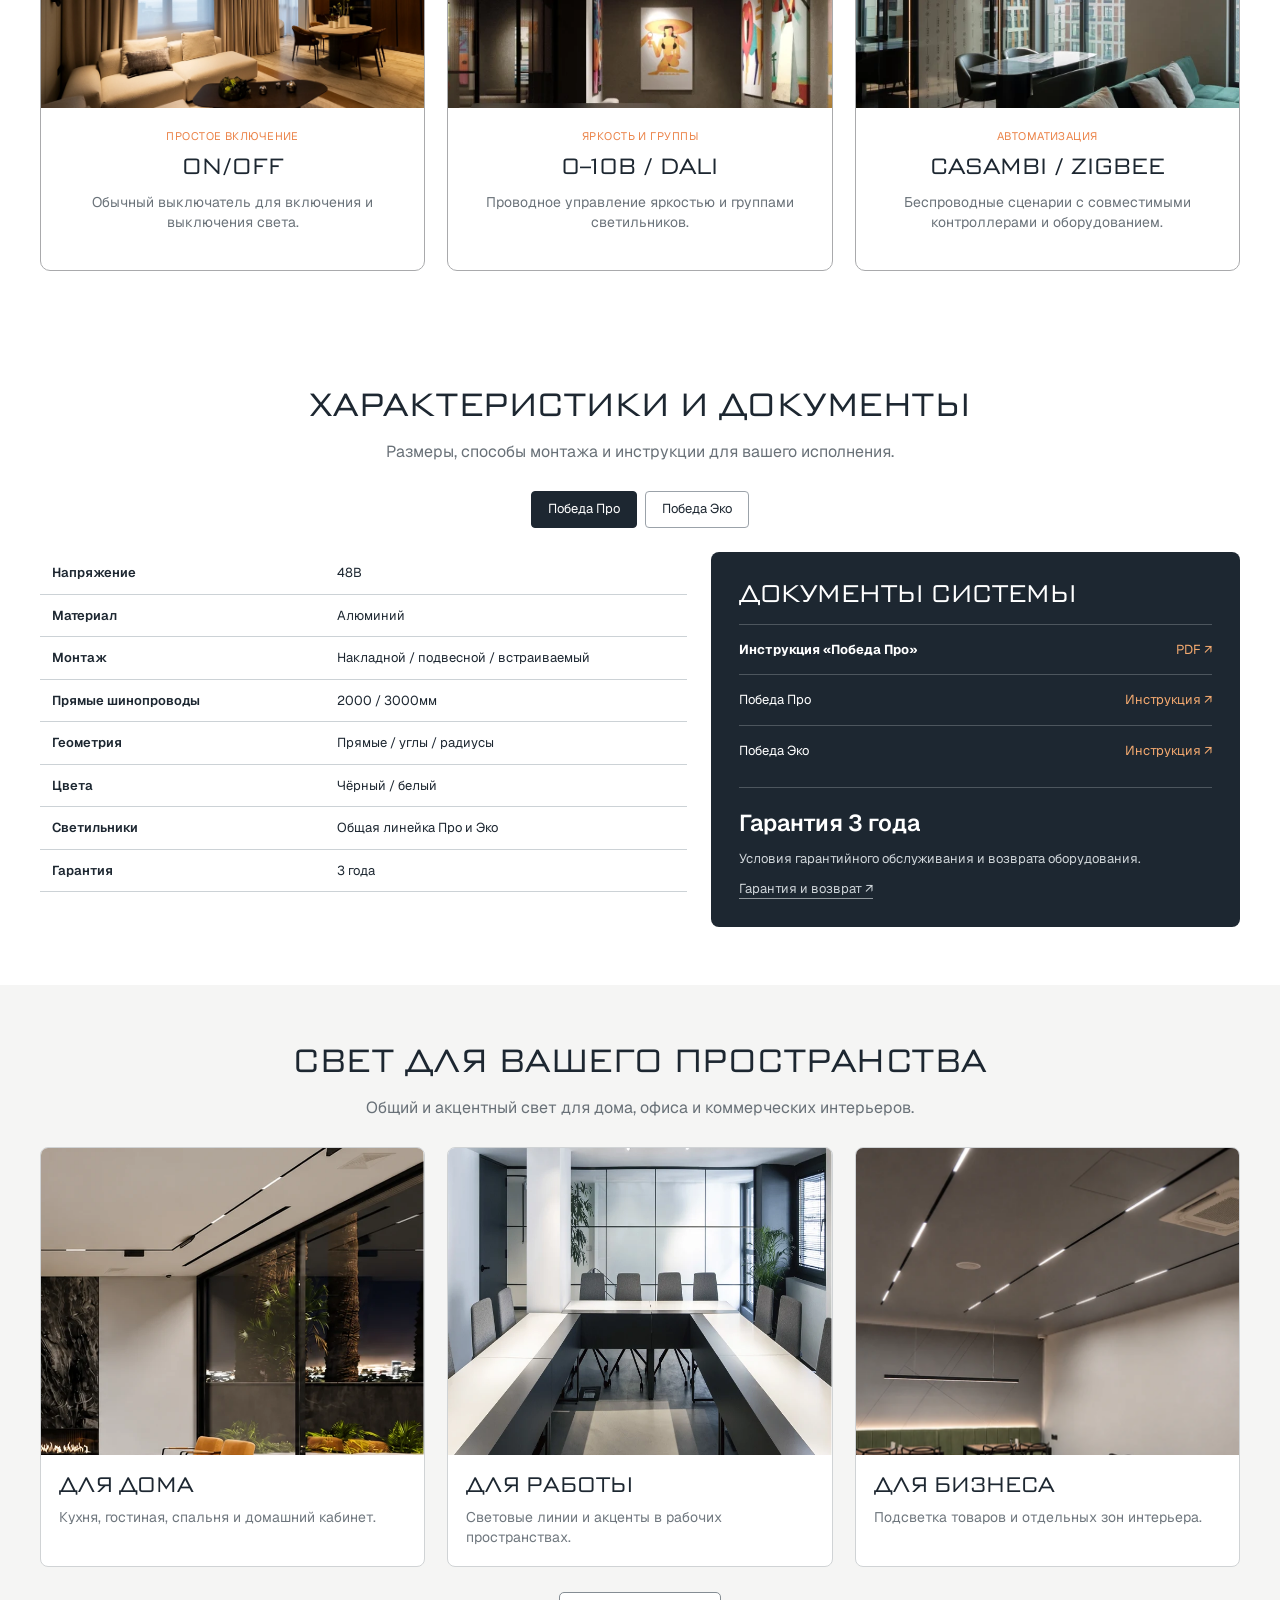
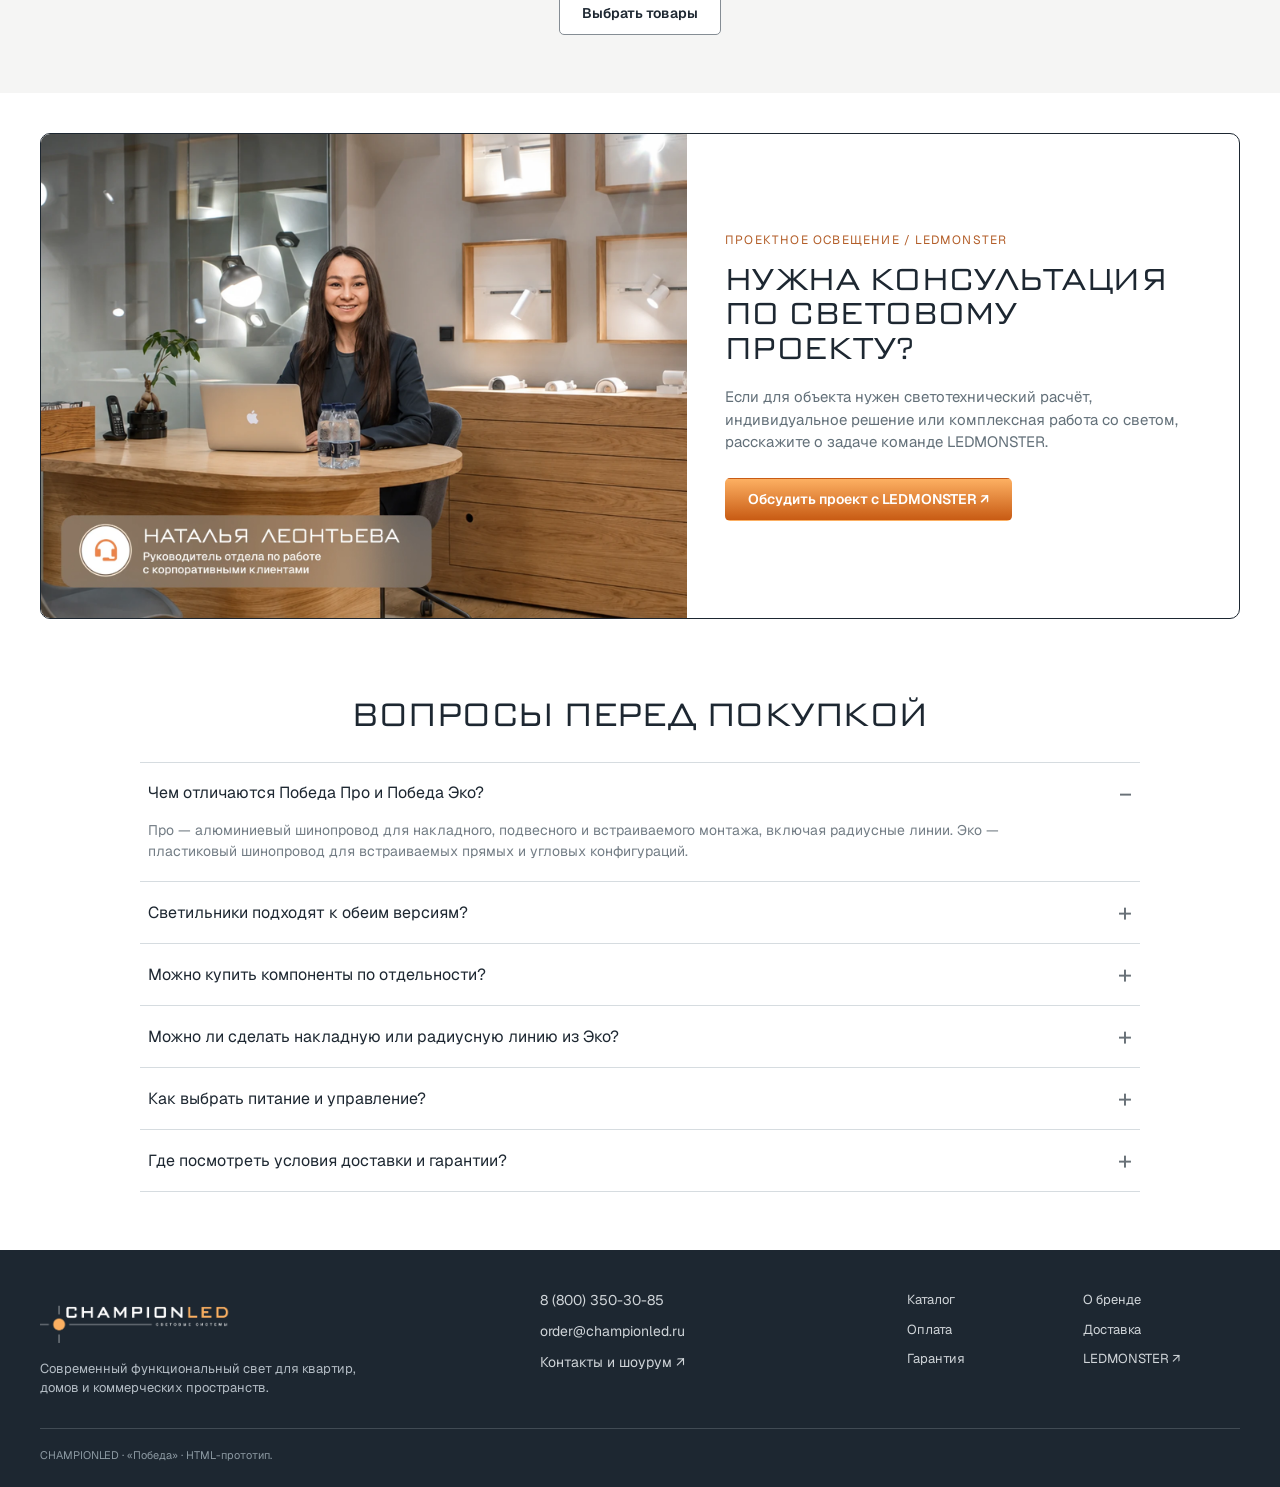
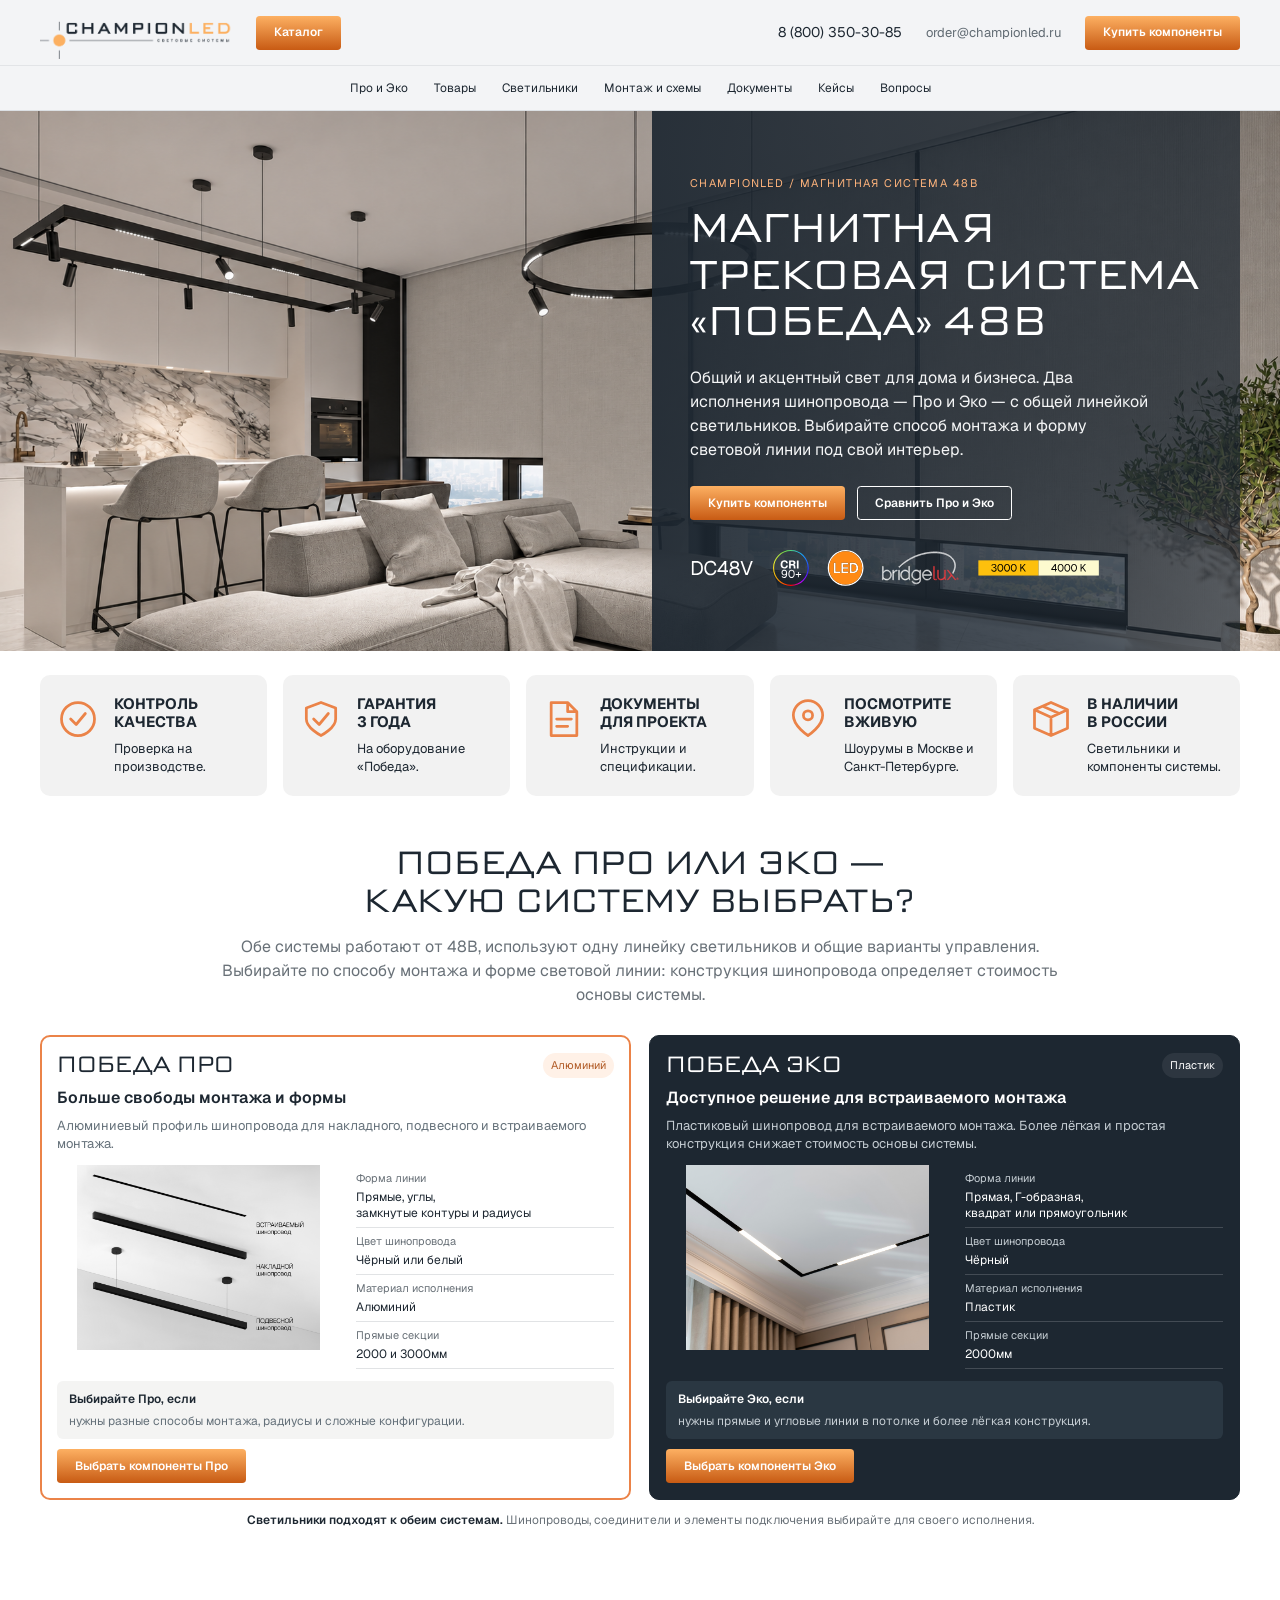
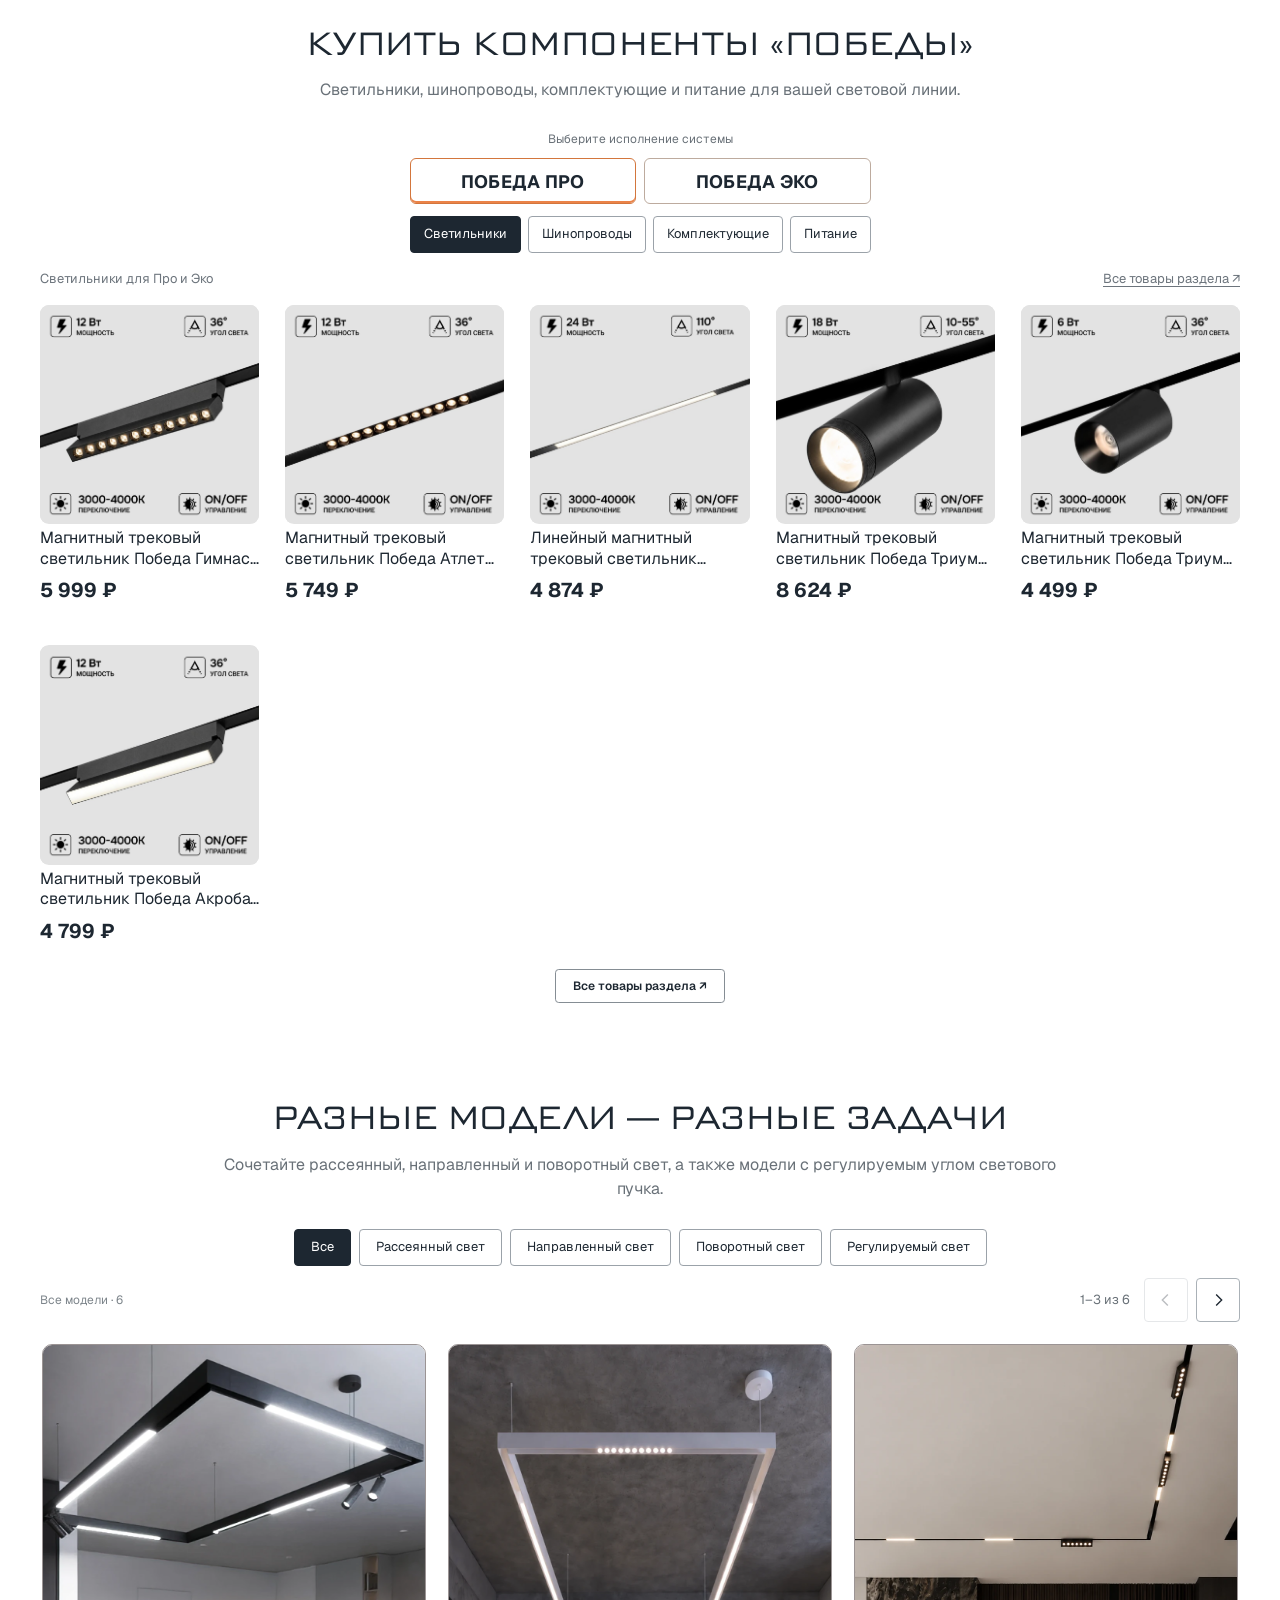
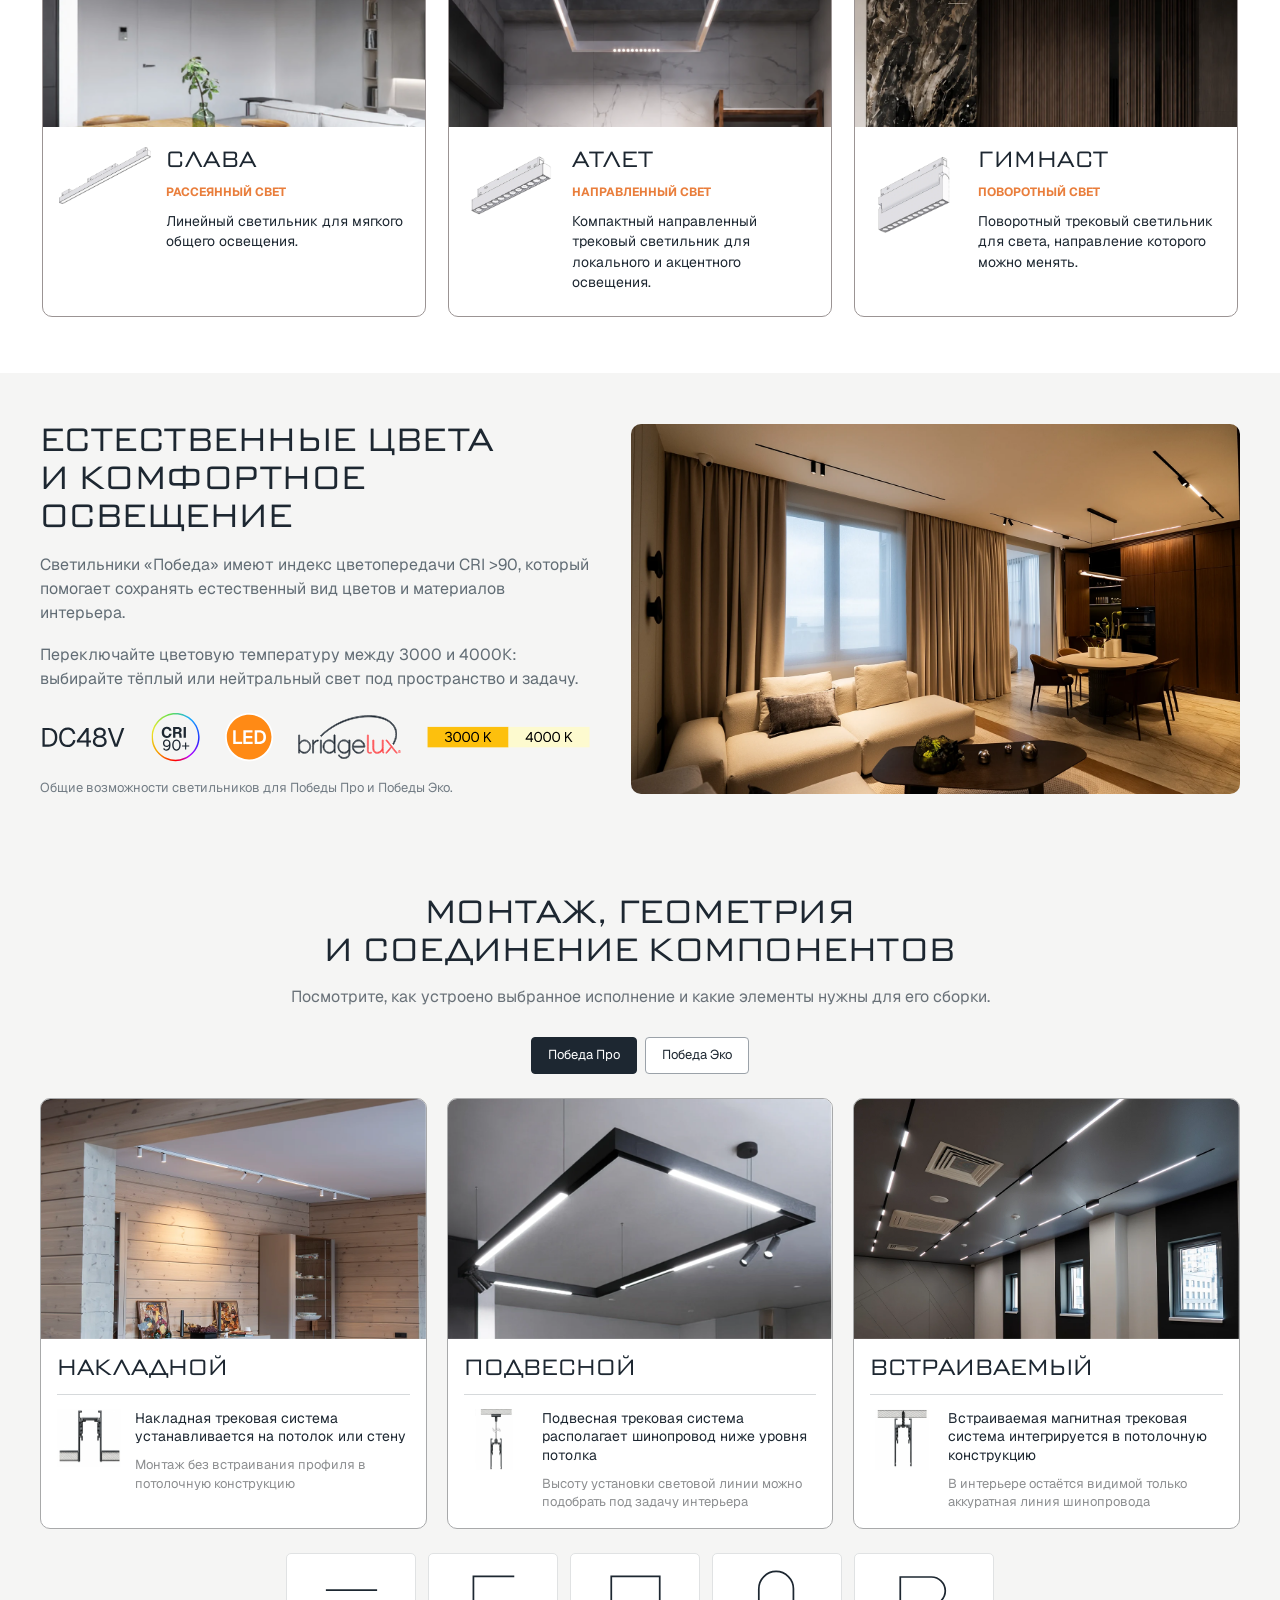
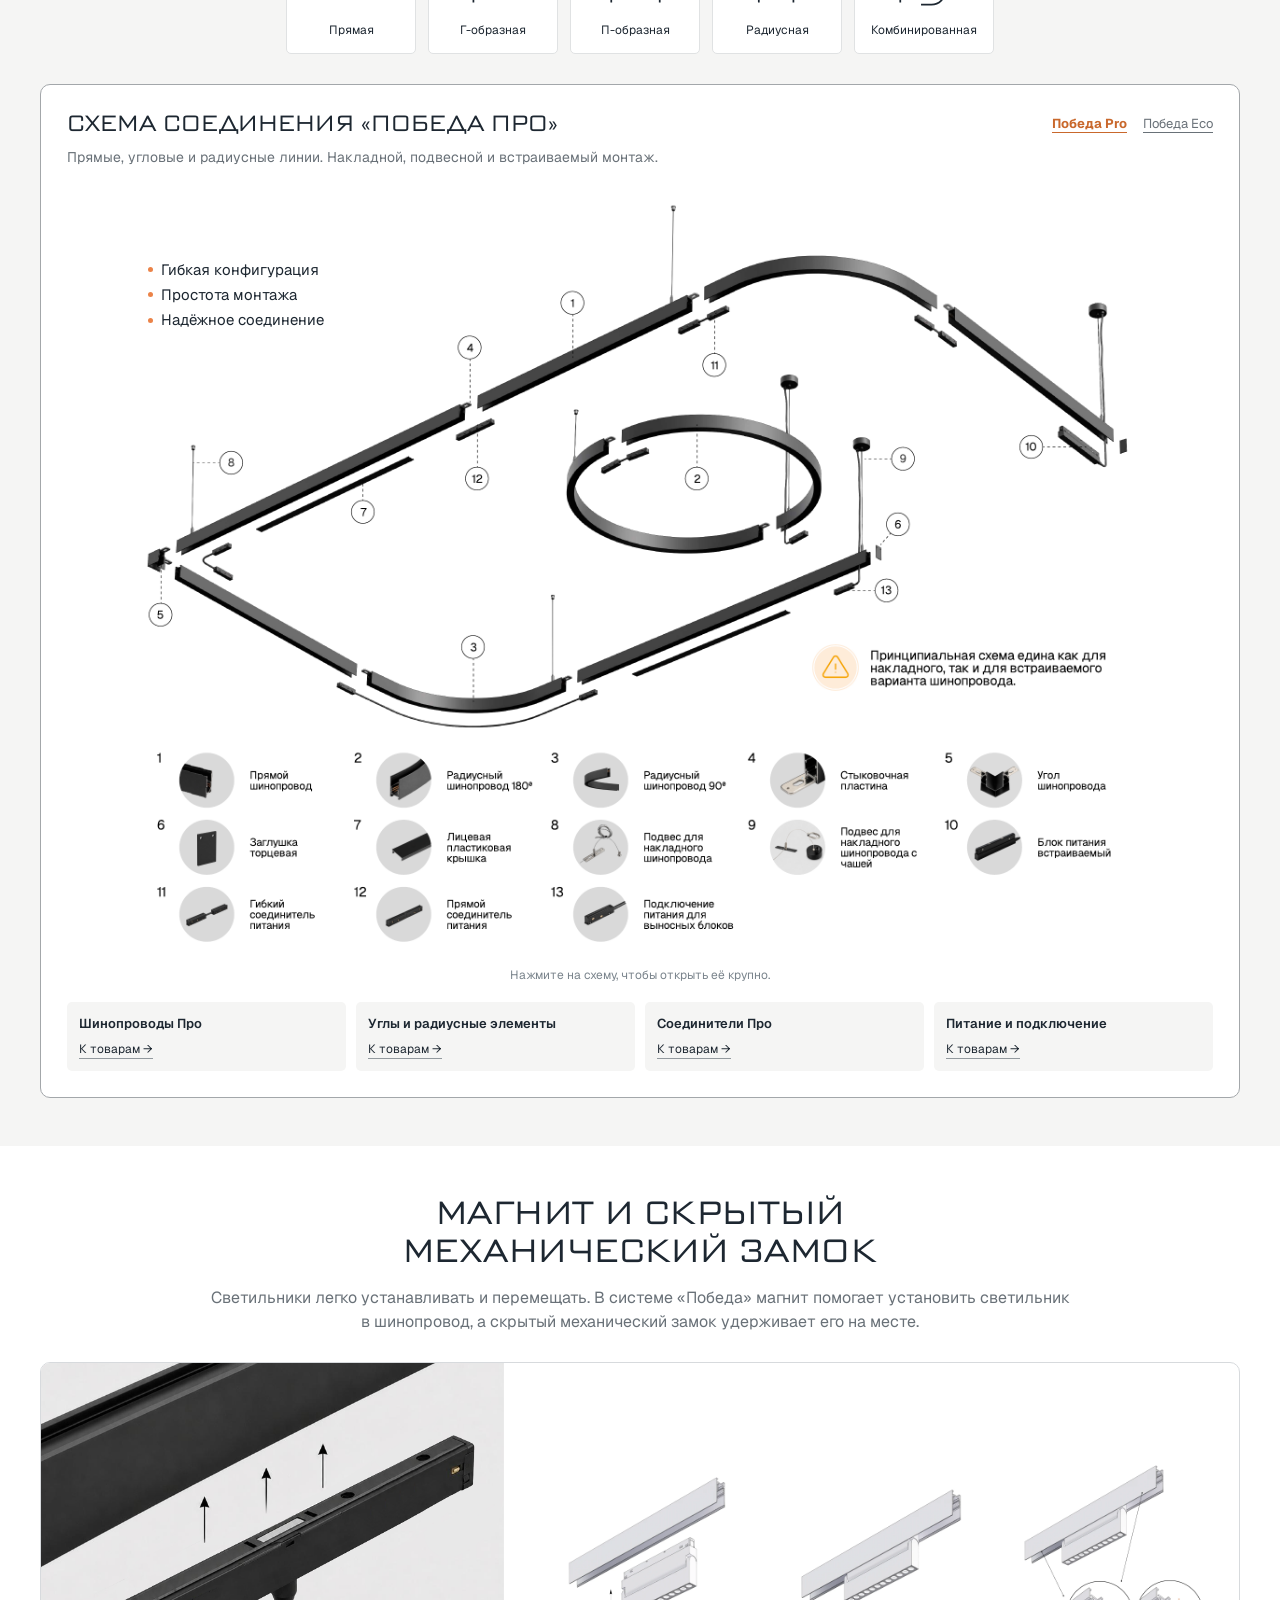
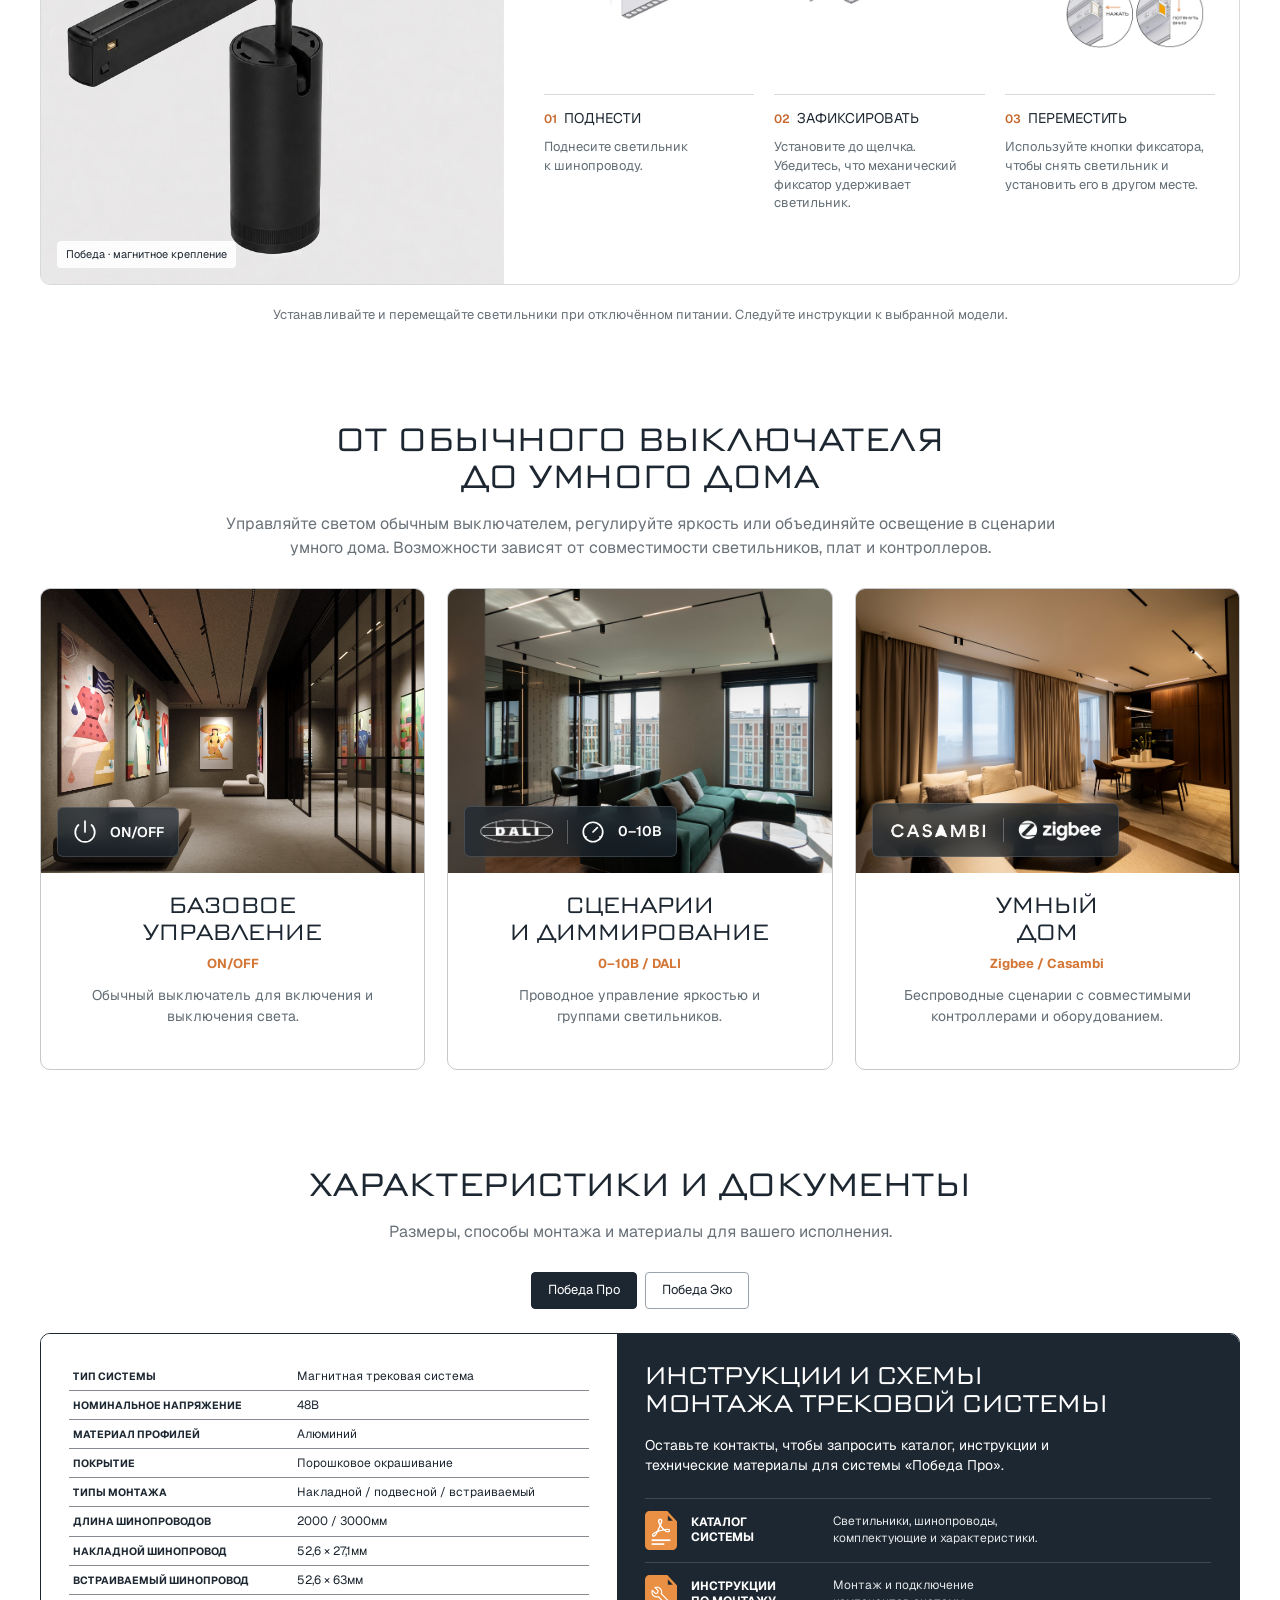
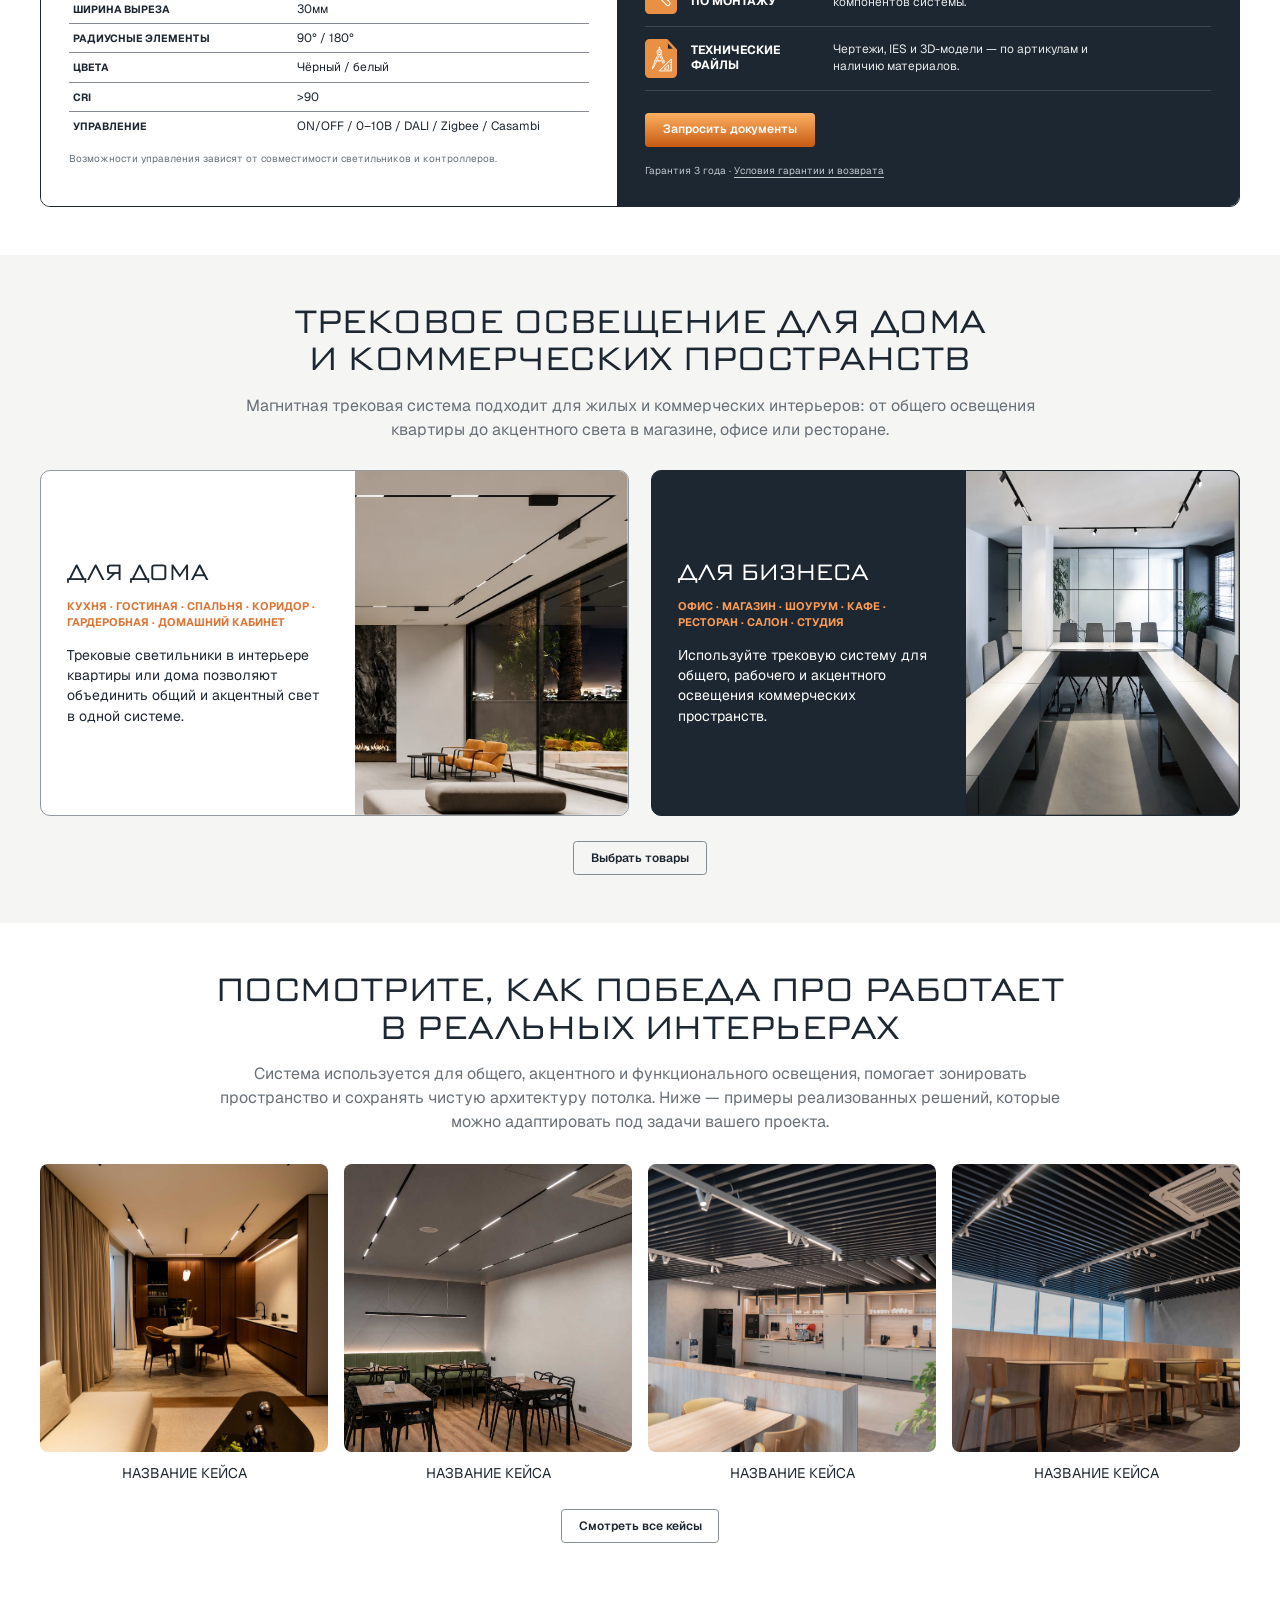
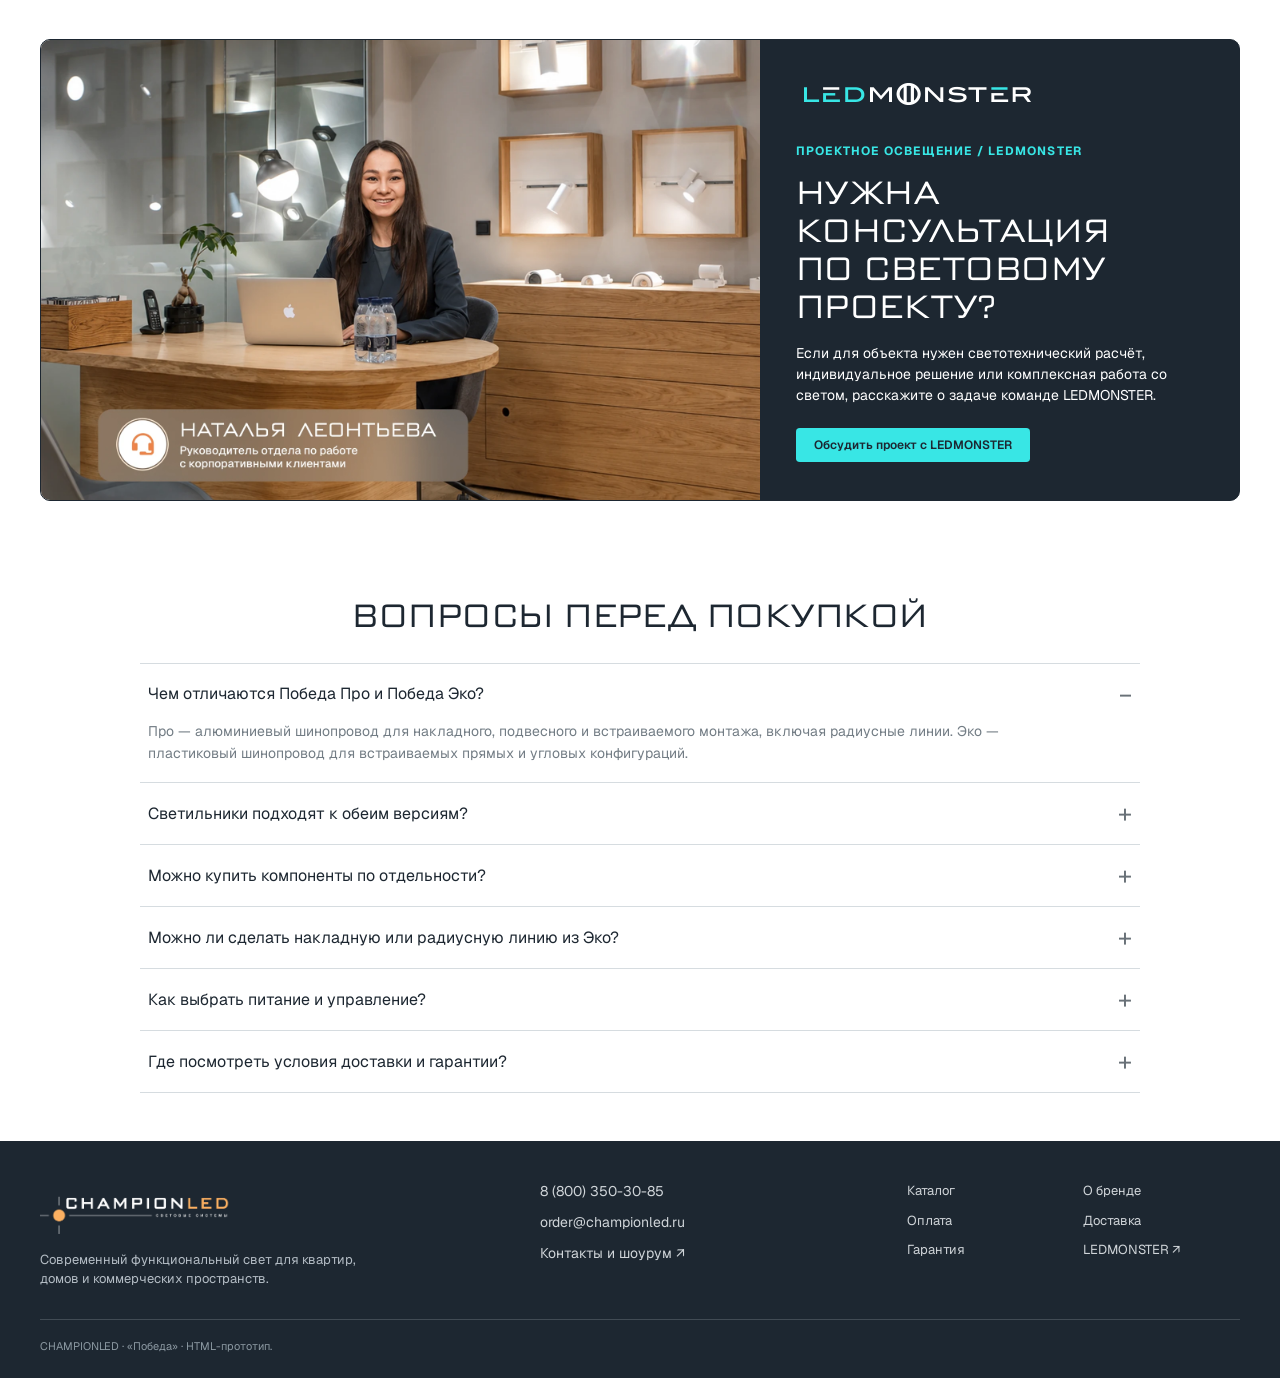
